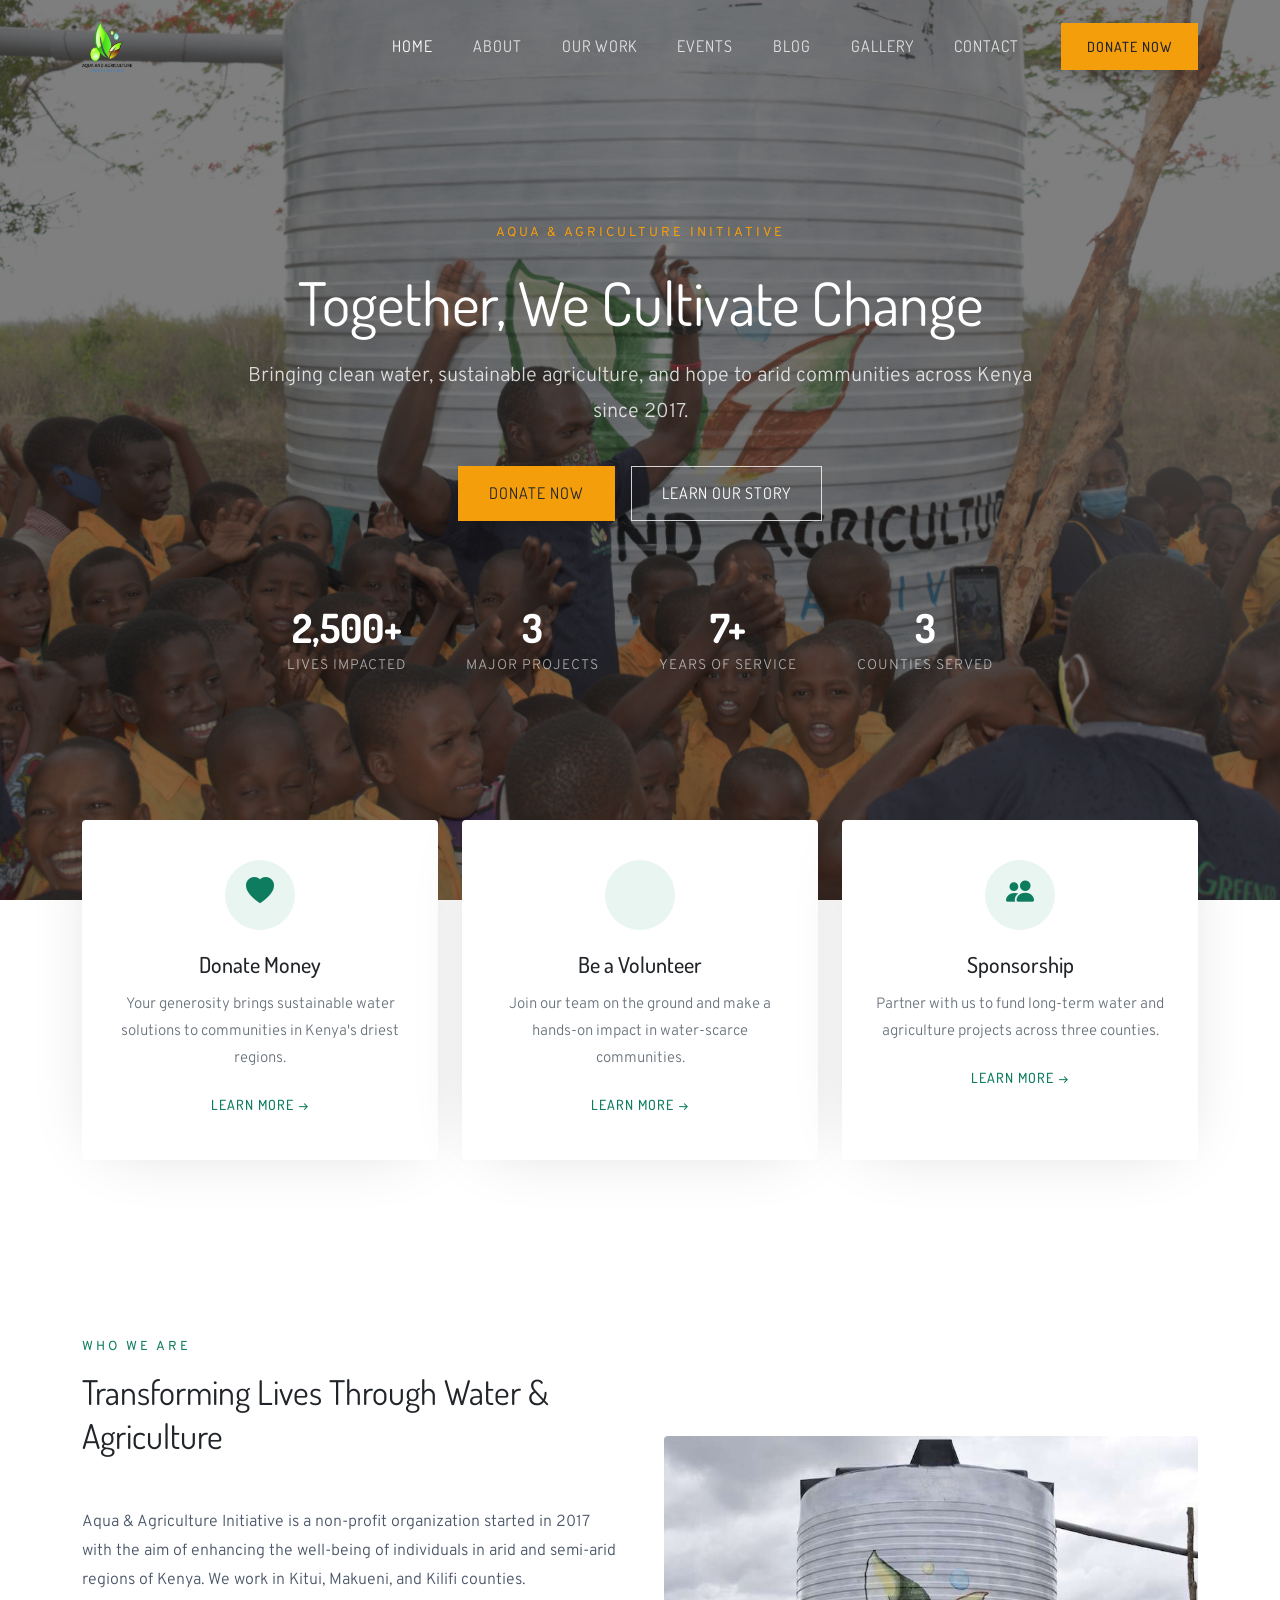
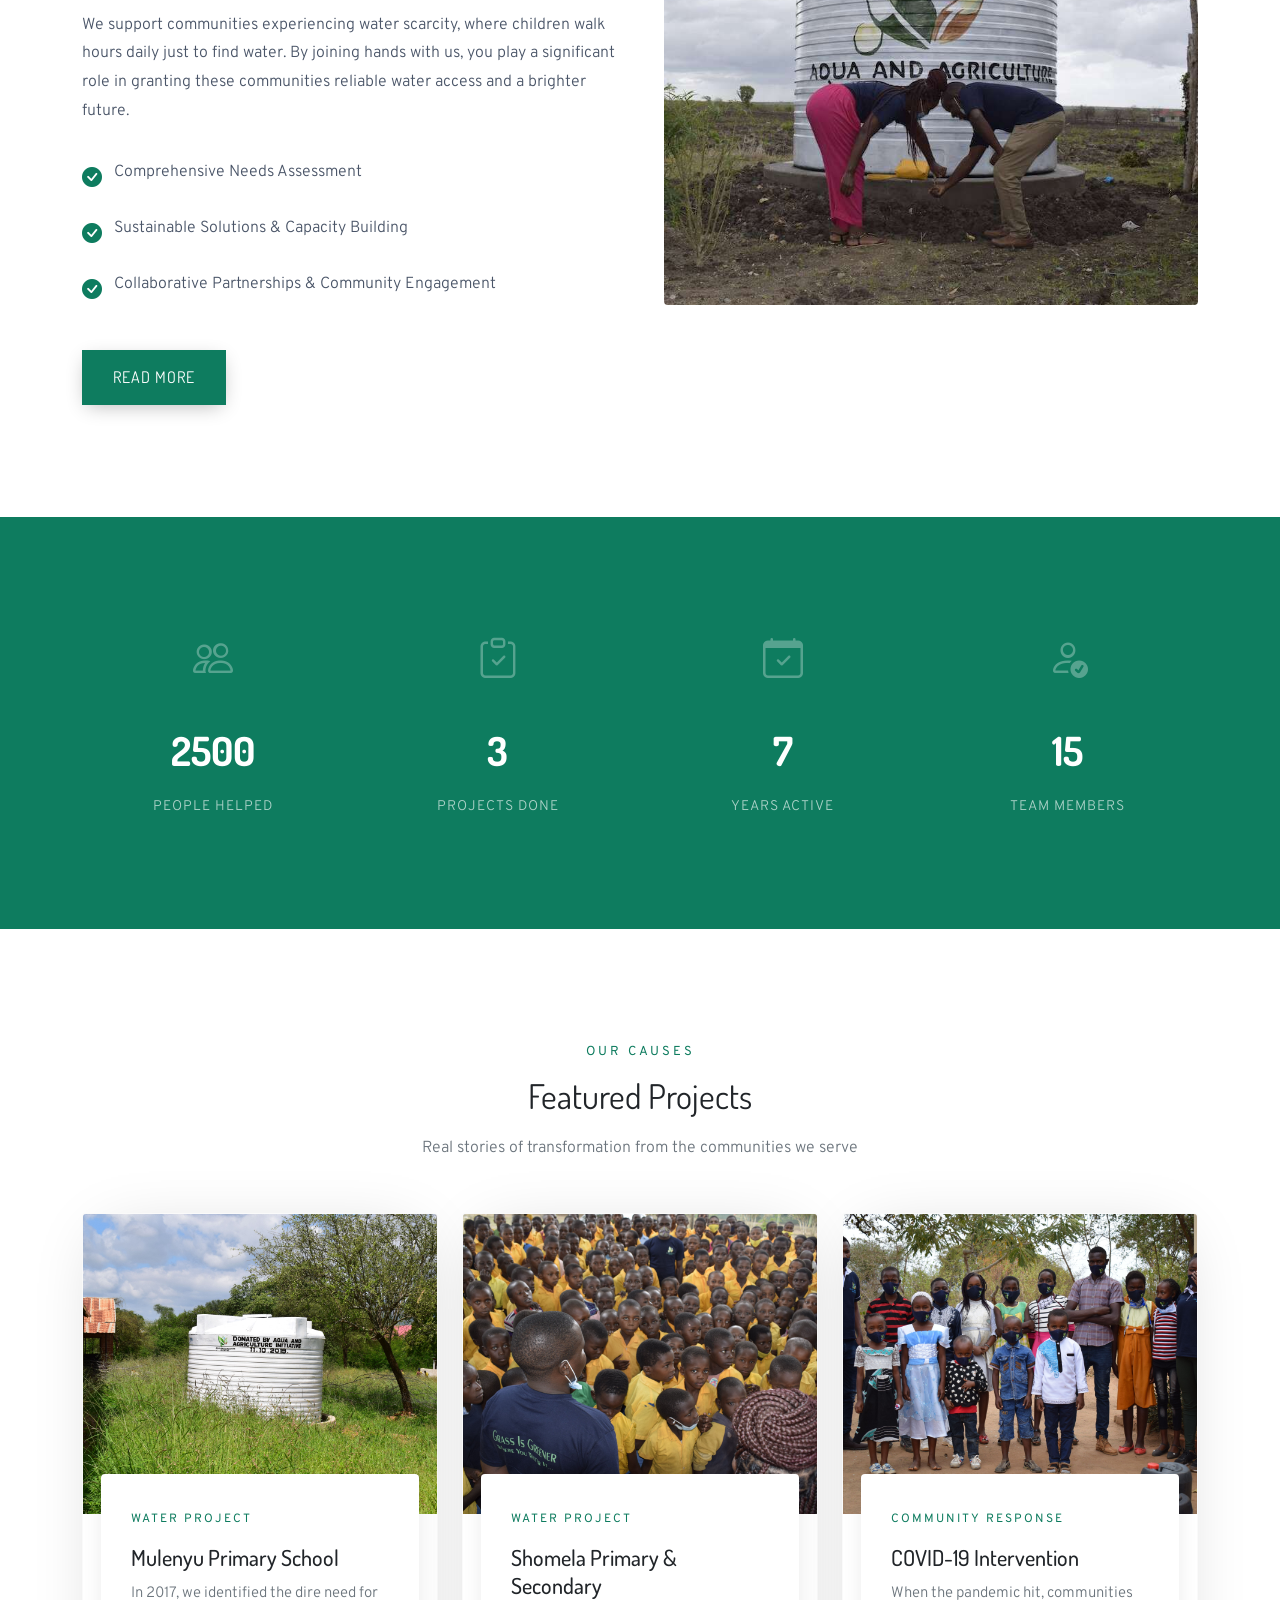
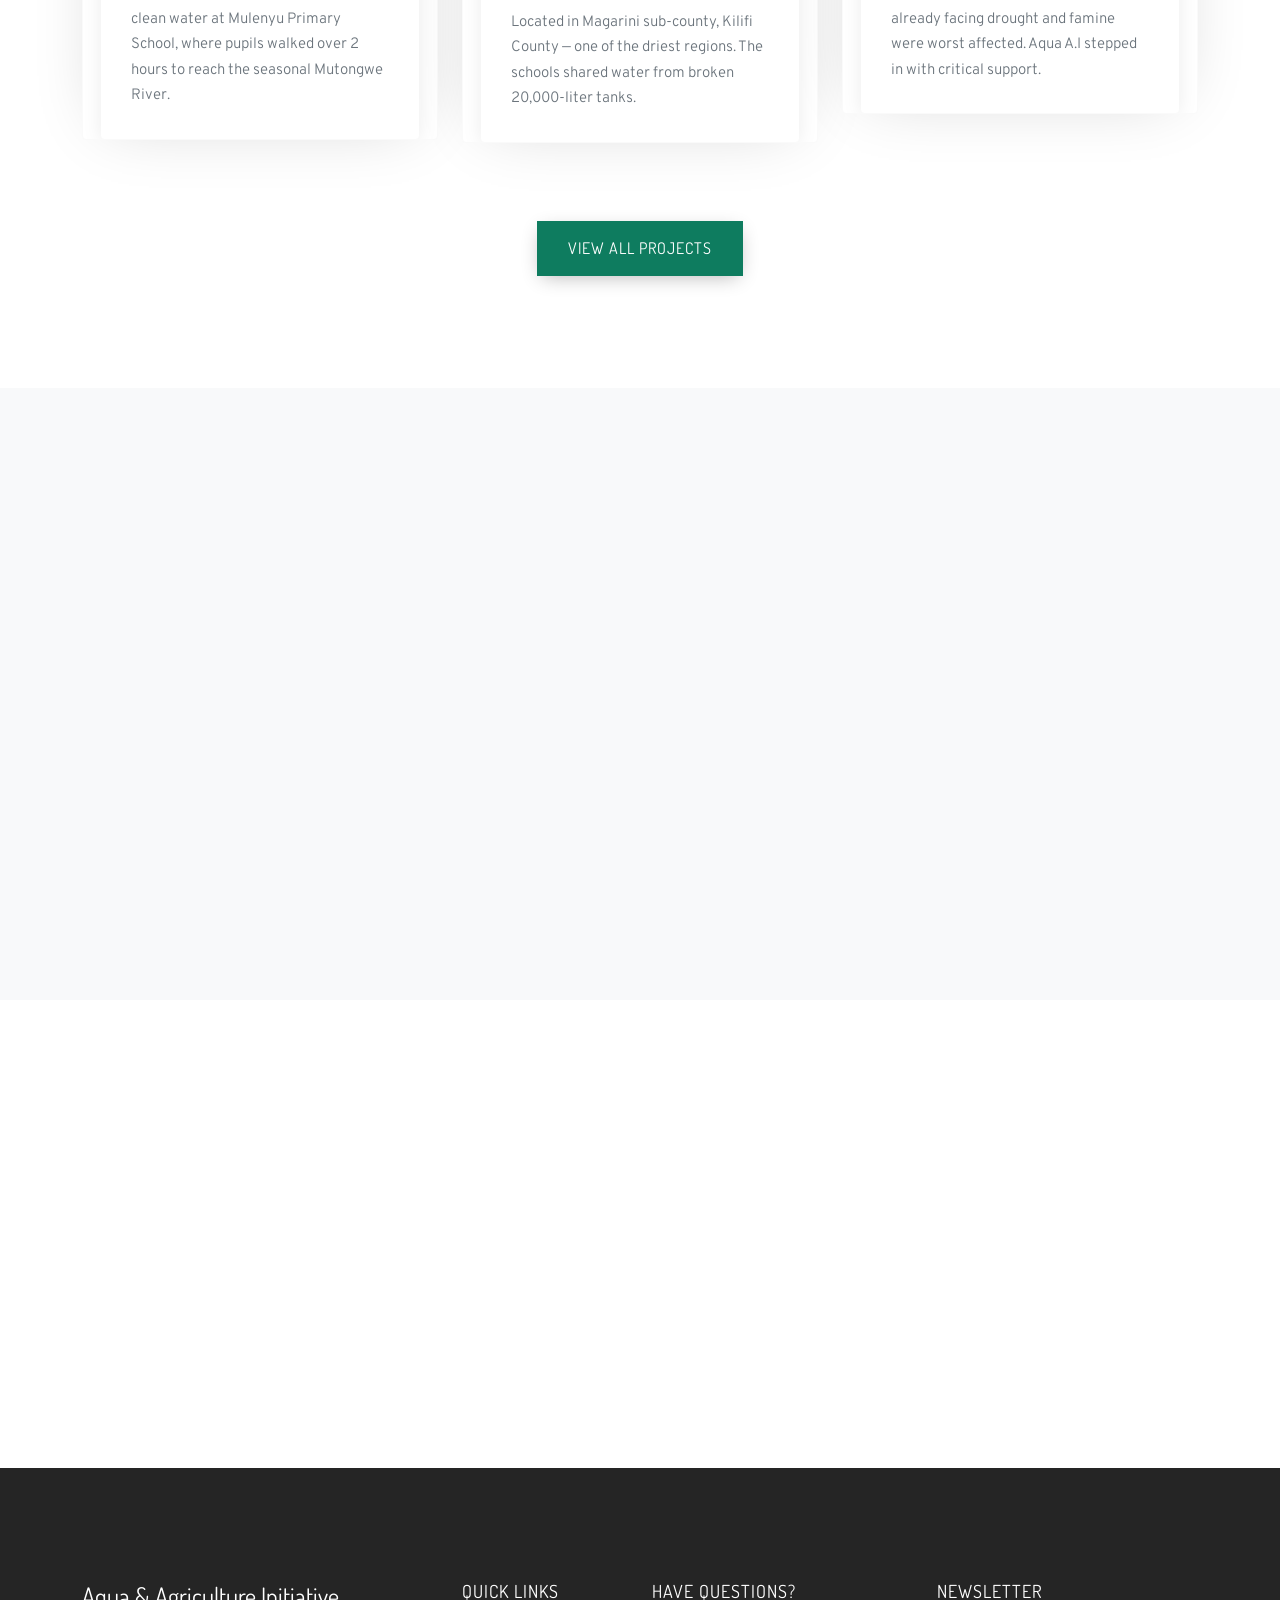
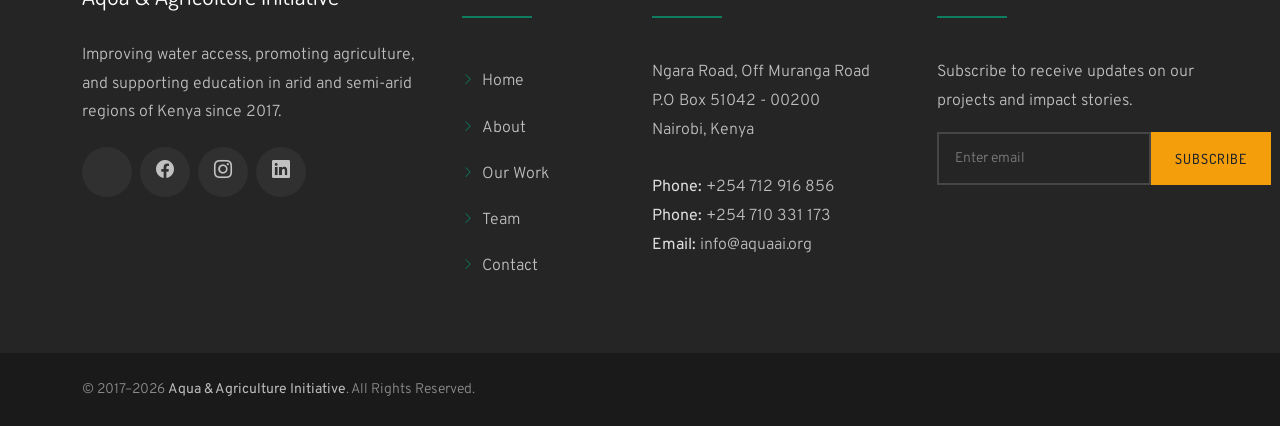
==== index.html @ a1929688 "Initial commit: Aqua & Agriculture Initiative website Complete website redesign with Welfare-inspire" ====
<!DOCTYPE html>
<html lang="en">

<head>
  <meta charset="utf-8">
  <meta content="width=device-width, initial-scale=1.0" name="viewport">

  <title>Aqua & Agriculture Initiative | Clean Water for Arid Communities in Kenya</title>
  <meta name="description" content="Aqua & Agriculture Initiative is a Kenyan NGO improving water access, promoting agriculture, and supporting education in arid and semi-arid regions since 2017.">
  <meta name="keywords" content="NGO Kenya, clean water, agriculture, arid regions, Kitui, Makueni, Kilifi, water scarcity, charity">

  <meta property="og:title" content="Aqua & Agriculture Initiative | Clean Water for Communities">
  <meta property="og:description" content="Since 2017, we've been improving water access and promoting agriculture in Kenya's driest regions.">
  <meta property="og:type" content="website">
  <meta property="og:image" content="assets/img/photo_1.jpg">

  <link href="assets/img/favicon.png" rel="icon">
  <link href="assets/img/apple-touch-icon.png" rel="apple-touch-icon">

  <!-- Google Fonts: Welfare-style -->
  <link href="https://fonts.googleapis.com/css2?family=Dosis:wght@300;400;500;600;700&family=Overpass:wght@300;400;600;700&display=swap" rel="stylesheet">

  <!-- Vendor CSS -->
  <link href="assets/vendor/aos/aos.css" rel="stylesheet">
  <link href="assets/vendor/bootstrap/css/bootstrap.min.css" rel="stylesheet">
  <link href="assets/vendor/bootstrap-icons/bootstrap-icons.css" rel="stylesheet">

  <!-- Main CSS -->
  <link href="assets/css/style.css" rel="stylesheet">
</head>

<body>

  <!-- Header -->
  <header id="header">
    <div class="container d-flex align-items-center">
      <a href="index.html" class="logo me-auto">
        <img src="assets/img/logo_top.png" alt="Aqua & Agriculture Initiative Logo" class="img-fluid">
      </a>

      <nav id="navbar" class="navbar order-last order-lg-0">
        <ul>
          <li><a class="active" href="index.html">Home</a></li>
          <li><a href="about.html">About</a></li>
          <li><a href="projects.html">Our Work</a></li>
          <li><a href="events.html">Events</a></li>
          <li><a href="blog.html">Blog</a></li>
          <li><a href="gallery.html">Gallery</a></li>
          <li><a href="contact.html">Contact</a></li>
        </ul>
        <i class="bi bi-list mobile-nav-toggle" role="button" aria-label="Toggle navigation"></i>
      </nav>

      <a href="action.html" class="get-started-btn">Donate Now</a>
    </div>
  </header>

  <!-- Hero Section -->
  <section id="hero">
    <div class="container">
      <div class="hero-content" data-aos="fade-up" data-aos-delay="100">
        <div class="hero-subheading">Aqua & Agriculture Initiative</div>
        <h1>Together, We Cultivate Change</h1>
        <p>Bringing clean water, sustainable agriculture, and hope to arid communities across Kenya since 2017.</p>
        <div class="hero-cta">
          <a href="action.html" class="btn-primary-custom btn-accent">Donate Now</a>
          <a href="about.html" class="btn-outline-white">Learn Our Story</a>
        </div>
      </div>

      <div class="hero-stats" data-aos="fade-up" data-aos-delay="300">
        <div class="stat-item">
          <h3>2,500+</h3>
          <p>Lives Impacted</p>
        </div>
        <div class="stat-item">
          <h3>3</h3>
          <p>Major Projects</p>
        </div>
        <div class="stat-item">
          <h3>7+</h3>
          <p>Years of Service</p>
        </div>
        <div class="stat-item">
          <h3>3</h3>
          <p>Counties Served</p>
        </div>
      </div>
    </div>
  </section>

  <main id="main">

    <!-- Overlapping Intro Cards -->
    <section class="intro-section">
      <div class="container">
        <div class="row g-4">
          <div class="col-lg-4 col-md-6" data-aos="fade-up" data-aos-delay="100">
            <div class="intro-card">
              <div class="intro-icon">
                <i class="bi bi-heart-fill"></i>
              </div>
              <h3>Donate Money</h3>
              <p>Your generosity brings sustainable water solutions to communities in Kenya's driest regions.</p>
              <a href="action.html" class="intro-link">Learn More &rarr;</a>
            </div>
          </div>
          <div class="col-lg-4 col-md-6" data-aos="fade-up" data-aos-delay="200">
            <div class="intro-card">
              <div class="intro-icon">
                <i class="bi bi-person-raised-hand"></i>
              </div>
              <h3>Be a Volunteer</h3>
              <p>Join our team on the ground and make a hands-on impact in water-scarce communities.</p>
              <a href="action.html" class="intro-link">Learn More &rarr;</a>
            </div>
          </div>
          <div class="col-lg-4 col-md-6" data-aos="fade-up" data-aos-delay="300">
            <div class="intro-card">
              <div class="intro-icon">
                <i class="bi bi-people-fill"></i>
              </div>
              <h3>Sponsorship</h3>
              <p>Partner with us to fund long-term water and agriculture projects across three counties.</p>
              <a href="contact.html" class="intro-link">Learn More &rarr;</a>
            </div>
          </div>
        </div>
      </div>
    </section>

    <!-- About Section -->
    <section id="about" class="about">
      <div class="container" data-aos="fade-up">
        <div class="row align-items-center g-5">
          <div class="col-lg-6 order-1 order-lg-2" data-aos="fade-left" data-aos-delay="100">
            <div class="about-img">
              <img src="assets/img/photo_5.jpg" alt="Community members accessing clean water through Aqua A.I project">
            </div>
          </div>
          <div class="col-lg-6 order-2 order-lg-1 content">
            <div class="section-header text-start">
              <span class="section-label">Who We Are</span>
              <h2>Transforming Lives Through Water & Agriculture</h2>
            </div>
            <p>Aqua & Agriculture Initiative is a non-profit organization started in 2017 with the aim of enhancing the well-being of individuals in arid and semi-arid regions of Kenya. We work in Kitui, Makueni, and Kilifi counties.</p>
            <p>We support communities experiencing water scarcity, where children walk hours daily just to find water. By joining hands with us, you play a significant role in granting these communities reliable water access and a brighter future.</p>
            <ul>
              <li><i class="bi bi-check-circle-fill"></i> Comprehensive Needs Assessment</li>
              <li><i class="bi bi-check-circle-fill"></i> Sustainable Solutions & Capacity Building</li>
              <li><i class="bi bi-check-circle-fill"></i> Collaborative Partnerships & Community Engagement</li>
            </ul>
            <a href="about.html" class="btn-primary-custom mt-2">Read More</a>
          </div>
        </div>
      </div>
    </section>

    <!-- Impact Stats -->
    <section class="counts">
      <div class="container">
        <div class="row g-4">
          <div class="col-lg-3 col-6" data-aos="fade-up" data-aos-delay="100">
            <div class="count-box">
              <i class="bi bi-people"></i>
              <span data-purecounter-start="0" data-purecounter-end="2500" data-purecounter-duration="1" class="purecounter"></span>
              <p>People Helped</p>
            </div>
          </div>
          <div class="col-lg-3 col-6" data-aos="fade-up" data-aos-delay="200">
            <div class="count-box">
              <i class="bi bi-clipboard-check"></i>
              <span data-purecounter-start="0" data-purecounter-end="3" data-purecounter-duration="1" class="purecounter"></span>
              <p>Projects Done</p>
            </div>
          </div>
          <div class="col-lg-3 col-6" data-aos="fade-up" data-aos-delay="300">
            <div class="count-box">
              <i class="bi bi-calendar-check"></i>
              <span data-purecounter-start="0" data-purecounter-end="7" data-purecounter-duration="1" class="purecounter"></span>
              <p>Years Active</p>
            </div>
          </div>
          <div class="col-lg-3 col-6" data-aos="fade-up" data-aos-delay="400">
            <div class="count-box">
              <i class="bi bi-person-check"></i>
              <span data-purecounter-start="0" data-purecounter-end="15" data-purecounter-duration="1" class="purecounter"></span>
              <p>Team Members</p>
            </div>
          </div>
        </div>
      </div>
    </section>

    <!-- Our Causes / Featured Projects -->
    <section class="cause-section">
      <div class="container" data-aos="fade-up">
        <div class="section-header">
          <span class="section-label">Our Causes</span>
          <h2>Featured Projects</h2>
          <p>Real stories of transformation from the communities we serve</p>
        </div>

        <div class="row g-4">
          <div class="col-lg-4 col-md-6" data-aos="fade-up" data-aos-delay="100">
            <div class="cause-entry">
              <div class="cause-img">
                <img src="assets/img/photo_6.jpg" alt="Mulenyu Primary School water project">
              </div>
              <div class="cause-text">
                <span class="cause-tag">Water Project</span>
                <h3><a href="projects.html">Mulenyu Primary School</a></h3>
                <p>In 2017, we identified the dire need for clean water at Mulenyu Primary School, where pupils walked over 2 hours to reach the seasonal Mutongwe River.</p>
              </div>
            </div>
          </div>

          <div class="col-lg-4 col-md-6" data-aos="fade-up" data-aos-delay="200">
            <div class="cause-entry">
              <div class="cause-img">
                <img src="assets/img/photo_7.jpg" alt="Shomela Primary and Secondary Schools">
              </div>
              <div class="cause-text">
                <span class="cause-tag">Water Project</span>
                <h3><a href="projects.html">Shomela Primary & Secondary</a></h3>
                <p>Located in Magarini sub-county, Kilifi County &mdash; one of the driest regions. The schools shared water from broken 20,000-liter tanks.</p>
              </div>
            </div>
          </div>

          <div class="col-lg-4 col-md-6" data-aos="fade-up" data-aos-delay="300">
            <div class="cause-entry">
              <div class="cause-img">
                <img src="assets/img/photo_9.jpg" alt="COVID-19 community intervention">
              </div>
              <div class="cause-text">
                <span class="cause-tag">Community Response</span>
                <h3><a href="projects.html">COVID-19 Intervention</a></h3>
                <p>When the pandemic hit, communities already facing drought and famine were worst affected. Aqua A.I stepped in with critical support.</p>
              </div>
            </div>
          </div>
        </div>

        <div class="text-center mt-5" data-aos="fade-up">
          <a href="projects.html" class="btn-primary-custom">View All Projects</a>
        </div>
      </div>
    </section>

    <!-- Our Objectives -->
    <section id="why-us" class="why-us section-bg">
      <div class="container" data-aos="fade-up">
        <div class="row g-4">
          <div class="col-lg-4 d-flex align-items-stretch" data-aos="fade-right" data-aos-delay="100">
            <div class="content">
              <h3>What Drives Us</h3>
              <p>Since 2017, we have focused on improving the well-being of people in arid and semi-arid areas. These regions suffer successive water shortages, forcing residents and school children to walk for hours searching for water.</p>
              <a href="about.html" class="more-btn">Learn More <i class="bi bi-chevron-right"></i></a>
            </div>
          </div>
          <div class="col-lg-8 d-flex align-items-stretch">
            <div class="icon-boxes d-flex flex-column justify-content-center w-100">
              <div class="row g-4">
                <div class="col-xl-4 d-flex align-items-stretch" data-aos="fade-up" data-aos-delay="100">
                  <div class="icon-box">
                    <i class="bi bi-droplet-fill"></i>
                    <h4>Clean Water</h4>
                    <p>Improve access to clean and sustainable water sources for daily needs and agriculture.</p>
                  </div>
                </div>
                <div class="col-xl-4 d-flex align-items-stretch" data-aos="fade-up" data-aos-delay="200">
                  <div class="icon-box">
                    <i class="bi bi-flower1"></i>
                    <h4>Smart Agriculture</h4>
                    <p>Promote climate-smart practices that enhance food security and farming resilience.</p>
                  </div>
                </div>
                <div class="col-xl-4 d-flex align-items-stretch" data-aos="fade-up" data-aos-delay="300">
                  <div class="icon-box">
                    <i class="bi bi-tree-fill"></i>
                    <h4>Conservation</h4>
                    <p>Protect ecosystems, promote afforestation, and combat desertification in ASAL regions.</p>
                  </div>
                </div>
              </div>
            </div>
          </div>
        </div>
      </div>
    </section>

    <!-- CTA Banner -->
    <section class="cta-banner" data-aos="fade-up">
      <div class="container">
        <h2>Every Drop of Water Changes a Life</h2>
        <p>Your support helps us bring clean water to schools, empower farmers, and build resilient communities across Kenya.</p>
        <div class="d-flex justify-content-center gap-3 flex-wrap">
          <a href="action.html" class="btn-primary-custom">Donate Now</a>
          <a href="action.html" class="btn-outline-white">Become a Volunteer</a>
        </div>
      </div>
    </section>

  </main>

  <!-- Footer -->
  <footer id="footer">
    <div class="footer-top">
      <div class="container">
        <div class="row g-4">
          <div class="col-lg-4 col-md-6">
            <h3>Aqua & Agriculture Initiative</h3>
            <p>Improving water access, promoting agriculture, and supporting education in arid and semi-arid regions of Kenya since 2017.</p>
            <div class="social-links">
              <a href="#" aria-label="Twitter"><i class="bi bi-twitter-x"></i></a>
              <a href="#" aria-label="Facebook"><i class="bi bi-facebook"></i></a>
              <a href="#" aria-label="Instagram"><i class="bi bi-instagram"></i></a>
              <a href="#" aria-label="LinkedIn"><i class="bi bi-linkedin"></i></a>
            </div>
          </div>

          <div class="col-lg-2 col-md-6 footer-links">
            <h4>Quick Links</h4>
            <ul>
              <li><a href="index.html"><i class="bi bi-chevron-right"></i> Home</a></li>
              <li><a href="about.html"><i class="bi bi-chevron-right"></i> About</a></li>
              <li><a href="projects.html"><i class="bi bi-chevron-right"></i> Our Work</a></li>
              <li><a href="team.html"><i class="bi bi-chevron-right"></i> Team</a></li>
              <li><a href="contact.html"><i class="bi bi-chevron-right"></i> Contact</a></li>
            </ul>
          </div>

          <div class="col-lg-3 col-md-6 footer-contact">
            <h4>Have Questions?</h4>
            <p>
              Ngara Road, Off Muranga Road<br>
              P.O Box 51042 - 00200<br>
              Nairobi, Kenya<br><br>
              <strong>Phone:</strong> +254 712 916 856<br>
              <strong>Phone:</strong> +254 710 331 173<br>
              <strong>Email:</strong> info@aquaai.org
            </p>
          </div>

          <div class="col-lg-3 col-md-6 footer-newsletter">
            <h4>Newsletter</h4>
            <p>Subscribe to receive updates on our projects and impact stories.</p>
            <form action="#" method="post">
              <input type="email" name="email" placeholder="Enter email" required>
              <input type="submit" value="Subscribe">
            </form>
          </div>
        </div>
      </div>
    </div>

    <div class="footer-bottom">
      <div class="container d-md-flex align-items-center justify-content-between">
        <div class="copyright">
          &copy; 2017&ndash;2026 <strong>Aqua & Agriculture Initiative</strong>. All Rights Reserved.
        </div>
      </div>
    </div>
  </footer>

  <div id="preloader"></div>
  <a href="#" class="back-to-top d-flex align-items-center justify-content-center" aria-label="Back to top">
    <i class="bi bi-arrow-up-short"></i>
  </a>

  <script src="assets/vendor/purecounter/purecounter_vanilla.js"></script>
  <script src="assets/vendor/aos/aos.js"></script>
  <script src="assets/vendor/bootstrap/js/bootstrap.bundle.min.js"></script>
  <script src="assets/js/main.js"></script>
</body>

</html>
---- assets/css/style.css ----
/*--------------------------------------------------------------
  Aqua & Agriculture Initiative — Welfare-Inspired Design
  Organizational Colors: Emerald #0e7c5f + Amber #f59e0b
--------------------------------------------------------------*/

/* ===== CSS Custom Properties ===== */
:root {
  --primary: #0e7c5f;
  --primary-dark: #095e48;
  --primary-light: #e8f5f0;
  --primary-rgb: 14, 124, 95;
  --accent: #f59e0b;
  --accent-dark: #d97706;
  --accent-light: #fef3c7;
  --text-dark: #212529;
  --text-body: #4a5568;
  --text-muted: #6c757d;
  --bg-white: #ffffff;
  --bg-light: #f8f9fa;
  --bg-dark: #252525;
  --border: #e9ecef;
  --shadow-card: 0px 3px 66px -24px rgba(0, 0, 0, 0.2);
  --transition: .3s all ease;
}

/* ===== Reset & Base ===== */
*,
*::before,
*::after {
  box-sizing: border-box;
}

html {
  scroll-behavior: smooth;
}

body {
  font-family: "Overpass", Arial, sans-serif;
  color: var(--text-body);
  font-weight: 300;
  font-size: 16px;
  line-height: 1.8;
  overflow-x: hidden;
}

a {
  color: var(--primary);
  text-decoration: none;
  transition: var(--transition);
}

a:hover {
  color: var(--primary-dark);
  text-decoration: none;
}

h1, h2, h3, h4, h5, h6 {
  font-family: "Dosis", Arial, sans-serif;
  color: var(--text-dark);
  font-weight: 500;
  line-height: 1.3;
}

img {
  max-width: 100%;
  height: auto;
  vertical-align: middle;
}

p {
  font-weight: 300;
}

section {
  padding: 7em 0;
  position: relative;
  z-index: 0;
  overflow: hidden;
}

@media (max-width: 768px) {
  section {
    padding: 5em 0;
  }
}

/* ===== Preloader ===== */
#preloader {
  position: fixed;
  inset: 0;
  z-index: 9999;
  background: #fff;
}

#preloader:before {
  content: "";
  position: fixed;
  top: calc(50% - 24px);
  left: calc(50% - 24px);
  width: 48px;
  height: 48px;
  border: 4px solid var(--border);
  border-top-color: var(--primary);
  border-radius: 50%;
  animation: spin 0.8s linear infinite;
}

@keyframes spin {
  to { transform: rotate(360deg); }
}

/* ===== Back to Top ===== */
.back-to-top {
  position: fixed;
  visibility: hidden;
  opacity: 0;
  right: 20px;
  bottom: 20px;
  z-index: 996;
  background: var(--primary);
  width: 44px;
  height: 44px;
  border-radius: 0;
  transition: all 0.4s;
  color: #fff;
  display: flex;
  align-items: center;
  justify-content: center;
}

.back-to-top i {
  font-size: 24px;
  color: #fff;
  line-height: 0;
}

.back-to-top:hover {
  background: var(--primary-dark);
  color: #fff;
}

.back-to-top.active {
  visibility: visible;
  opacity: 1;
}

/* ===== Buttons ===== */
.btn-primary-custom {
  display: inline-block;
  background: var(--primary);
  color: #fff;
  border: 1px solid var(--primary);
  padding: 12px 30px;
  border-radius: 0;
  font-size: 16px;
  font-weight: 400;
  font-family: "Dosis", Arial, sans-serif;
  letter-spacing: 1px;
  text-transform: uppercase;
  transition: var(--transition);
  cursor: pointer;
  box-shadow: 0 5px 20px -5px rgba(0, 0, 0, 0.3);
}

.btn-primary-custom:hover {
  background: transparent;
  color: var(--primary);
  border-color: var(--primary);
}

.btn-accent {
  background: var(--accent);
  border-color: var(--accent);
  color: var(--text-dark);
}

.btn-accent:hover {
  background: transparent;
  color: var(--accent);
  border-color: var(--accent);
}

.btn-outline-white {
  display: inline-block;
  background: none;
  border: 1px solid rgba(255, 255, 255, 0.8);
  color: #fff;
  padding: 12px 30px;
  border-radius: 0;
  font-size: 16px;
  font-weight: 400;
  font-family: "Dosis", Arial, sans-serif;
  letter-spacing: 1px;
  text-transform: uppercase;
  transition: var(--transition);
  cursor: pointer;
}

.btn-outline-white:hover {
  background: #fff;
  color: var(--primary);
  border-color: #fff;
}

.btn-white {
  display: inline-block;
  background: #fff;
  border: 1px solid #fff;
  color: var(--text-dark);
  padding: 12px 30px;
  border-radius: 0;
  font-size: 16px;
  font-weight: 400;
  font-family: "Dosis", Arial, sans-serif;
  letter-spacing: 1px;
  text-transform: uppercase;
  transition: var(--transition);
  cursor: pointer;
}

.btn-white:hover {
  background: var(--text-dark);
  color: #fff;
  border-color: var(--text-dark);
}

/* ===== Section Headers ===== */
.section-header {
  text-align: center;
  margin-bottom: 50px;
}

.section-header .section-label {
  display: block;
  font-size: 13px;
  font-weight: 400;
  letter-spacing: 3px;
  text-transform: uppercase;
  color: var(--primary);
  margin-bottom: 10px;
  font-family: "Overpass", Arial, sans-serif;
}

.section-header h2 {
  font-size: 34px;
  font-weight: 400;
  margin-bottom: 16px;
  color: var(--text-dark);
  font-family: "Dosis", Arial, sans-serif;
}

.section-header p {
  font-size: 16px;
  color: var(--text-muted);
  max-width: 600px;
  margin: 0 auto;
  font-weight: 300;
}

/* ===== Header / Navbar ===== */
#header {
  position: absolute;
  top: 10px;
  left: 0;
  right: 0;
  z-index: 997;
  padding: 0.5rem 0;
  transition: var(--transition);
  background: transparent;
}

#header.scrolled {
  position: fixed;
  top: 0;
  background: #fff;
  box-shadow: 0 0 10px 0 rgba(0, 0, 0, 0.1);
  padding: 0.5rem 0;
}

#header .logo {
  margin: 0;
  padding: 0;
}

#header .logo img {
  max-height: 50px;
  transition: var(--transition);
}

/* Header CTA */
.get-started-btn {
  margin-left: 22px;
  background: var(--accent);
  color: var(--text-dark);
  border: 1px solid var(--accent);
  border-radius: 0;
  padding: 10px 25px;
  white-space: nowrap;
  transition: var(--transition);
  font-size: 14px;
  font-weight: 500;
  font-family: "Dosis", Arial, sans-serif;
  text-transform: uppercase;
  letter-spacing: 1px;
  display: inline-block;
  box-shadow: 0 5px 20px -5px rgba(0, 0, 0, 0.3);
}

.get-started-btn:hover {
  background: transparent;
  color: var(--accent);
  border-color: var(--accent);
}

#header.scrolled .get-started-btn {
  color: var(--text-dark);
}

@media (max-width: 768px) {
  .get-started-btn {
    margin: 0 15px 0 0;
    padding: 8px 18px;
    font-size: 12px;
  }
}

/* ===== Navigation ===== */
.navbar {
  padding: 0;
}

.navbar ul {
  margin: 0;
  padding: 0;
  display: flex;
  list-style: none;
  align-items: center;
}

.navbar li {
  position: relative;
}

.navbar a,
.navbar a:focus {
  display: flex;
  align-items: center;
  padding: 0.9rem 20px;
  font-family: "Dosis", Arial, sans-serif;
  font-size: 16px;
  font-weight: 400;
  color: rgba(255, 255, 255, 0.8);
  white-space: nowrap;
  transition: var(--transition);
  text-transform: uppercase;
  letter-spacing: 1px;
}

.navbar a:hover,
.navbar .active,
.navbar .active:focus,
.navbar li:hover > a {
  color: #fff;
}

#header.scrolled .navbar a,
#header.scrolled .navbar a:focus {
  color: var(--text-dark);
}

#header.scrolled .navbar a:hover,
#header.scrolled .navbar .active,
#header.scrolled .navbar .active:focus,
#header.scrolled .navbar li:hover > a {
  color: var(--primary);
}

/* Mobile Navigation */
.mobile-nav-toggle {
  color: #fff;
  font-size: 28px;
  cursor: pointer;
  display: none;
  line-height: 0;
  transition: 0.3s;
}

#header.scrolled .mobile-nav-toggle {
  color: var(--text-dark);
}

.mobile-nav-toggle.bi-x {
  color: #fff;
}

@media (max-width: 991px) {
  .mobile-nav-toggle {
    display: block;
  }
  .navbar ul {
    display: none;
  }
}

.navbar-mobile {
  position: fixed;
  overflow: hidden;
  inset: 0;
  background: rgba(0, 0, 0, 0.9);
  transition: 0.3s;
  z-index: 999;
}

.navbar-mobile .mobile-nav-toggle {
  position: absolute;
  top: 18px;
  right: 18px;
}

.navbar-mobile ul {
  display: block;
  position: absolute;
  top: 60px;
  right: 16px;
  bottom: 16px;
  left: 16px;
  padding: 16px 0;
  border-radius: 4px;
  background-color: #fff;
  overflow-y: auto;
}

.navbar-mobile a,
.navbar-mobile a:focus {
  padding: 12px 24px;
  font-size: 15px;
  color: var(--text-dark);
}

.navbar-mobile a:hover,
.navbar-mobile .active,
.navbar-mobile li:hover > a {
  color: var(--primary);
}

.navbar-mobile .dropdown ul {
  position: static;
  display: none;
  margin: 10px 20px;
  padding: 10px 0;
  opacity: 1;
  visibility: visible;
  background: #fff;
  box-shadow: var(--shadow-card);
}

.navbar-mobile .dropdown > .dropdown-active {
  display: block;
}

/* ===== Hero Section ===== */
#hero {
  width: 100%;
  min-height: 100vh;
  background: url("../img/photo_1.jpg") center/cover no-repeat;
  position: relative;
  display: flex;
  align-items: center;
}

#hero::before {
  content: "";
  position: absolute;
  inset: 0;
  background: rgba(0, 0, 0, 0.5);
}

#hero .container {
  position: relative;
  z-index: 2;
}

#hero .hero-content {
  text-align: center;
  max-width: 800px;
  margin: 0 auto;
}

#hero .hero-subheading {
  font-size: 13px;
  letter-spacing: 3px;
  text-transform: uppercase;
  color: var(--accent);
  font-weight: 400;
  margin-bottom: 20px;
  font-family: "Overpass", Arial, sans-serif;
}

#hero h1 {
  color: #fff;
  font-size: 60px;
  font-weight: 400;
  line-height: 1.2;
  margin-bottom: 20px;
  font-family: "Dosis", Arial, sans-serif;
}

#hero p {
  color: rgba(255, 255, 255, 0.8);
  font-size: 20px;
  font-weight: 300;
  line-height: 1.8;
  margin-bottom: 36px;
}

#hero .hero-cta {
  display: flex;
  gap: 16px;
  justify-content: center;
  flex-wrap: wrap;
}

#hero .hero-stats {
  display: flex;
  gap: 60px;
  justify-content: center;
  margin-top: 80px;
  flex-wrap: wrap;
}

#hero .hero-stats .stat-item {
  text-align: center;
}

#hero .hero-stats .stat-item h3 {
  color: #fff;
  font-size: 40px;
  font-weight: 700;
  margin-bottom: 0;
  font-family: "Dosis", Arial, sans-serif;
}

#hero .hero-stats .stat-item p {
  color: rgba(255, 255, 255, 0.6);
  font-size: 14px;
  margin: 0;
  letter-spacing: 1px;
  text-transform: uppercase;
}

@media (max-width: 768px) {
  #hero h1 {
    font-size: 40px;
  }
  #hero p {
    font-size: 16px;
  }
  #hero .hero-stats {
    gap: 30px;
    margin-top: 50px;
  }
  #hero .hero-stats .stat-item h3 {
    font-size: 30px;
  }
}

@media screen and (max-width: 768px) {
  [data-aos-delay] {
    transition-delay: 0 !important;
  }
}

/* ===== Intro / Overlap Cards ===== */
.intro-section {
  margin-top: -80px;
  position: relative;
  z-index: 3;
  padding: 0 0 4em 0;
}

.intro-card {
  background: #fff;
  padding: 40px 30px;
  text-align: center;
  box-shadow: var(--shadow-card);
  border-radius: 4px;
  transition: var(--transition);
  height: 100%;
}

.intro-card:hover {
  transform: translateY(-5px);
  box-shadow: 0px 6px 80px -20px rgba(0, 0, 0, 0.25);
}

.intro-card .intro-icon {
  width: 70px;
  height: 70px;
  background: var(--primary-light);
  border-radius: 50%;
  display: flex;
  align-items: center;
  justify-content: center;
  margin: 0 auto 20px;
  transition: var(--transition);
}

.intro-card:hover .intro-icon {
  background: var(--primary);
}

.intro-card .intro-icon i {
  font-size: 28px;
  color: var(--primary);
  transition: var(--transition);
}

.intro-card:hover .intro-icon i {
  color: #fff;
}

.intro-card h3 {
  font-size: 22px;
  font-weight: 500;
  margin-bottom: 12px;
}

.intro-card p {
  font-size: 15px;
  color: var(--text-muted);
  margin-bottom: 20px;
}

.intro-card .intro-link {
  color: var(--primary);
  font-weight: 500;
  font-size: 14px;
  text-transform: uppercase;
  letter-spacing: 1px;
  font-family: "Dosis", Arial, sans-serif;
}

.intro-card .intro-link:hover {
  color: var(--primary-dark);
}

/* ===== About Section ===== */
.about .about-img {
  overflow: hidden;
  border-radius: 4px;
}

.about .about-img img {
  width: 100%;
  height: 100%;
  object-fit: cover;
  transition: transform 0.6s ease;
}

.about .about-img:hover img {
  transform: scale(1.03);
}

.about .content h3 {
  font-weight: 500;
  font-size: 34px;
  margin-bottom: 20px;
  font-family: "Dosis", Arial, sans-serif;
}

.about .content p {
  font-size: 16px;
  line-height: 1.8;
  font-weight: 300;
}

.about .content ul {
  list-style: none;
  padding: 0;
  margin: 24px 0;
}

.about .content ul li {
  display: flex;
  align-items: flex-start;
  gap: 12px;
  padding: 8px 0;
  font-size: 16px;
  font-weight: 300;
}

.about .content ul li i {
  color: var(--primary);
  font-size: 20px;
  flex-shrink: 0;
  margin-top: 4px;
}

/* ===== Impact / Counts Section ===== */
.counts {
  padding: 5em 0;
  background: var(--primary);
  position: relative;
}

.counts .container {
  position: relative;
  z-index: 2;
}

.counts .count-box {
  text-align: center;
  padding: 30px 20px;
}

.counts .count-box i {
  font-size: 40px;
  color: rgba(255, 255, 255, 0.3);
  margin-bottom: 15px;
  display: block;
}

.counts .count-box .purecounter,
.counts .count-box span {
  font-size: 40px;
  font-weight: 700;
  color: #fff;
  display: block;
  font-family: "Dosis", Arial, sans-serif;
}

.counts .count-box p {
  margin: 8px 0 0;
  font-size: 14px;
  font-weight: 300;
  color: rgba(255, 255, 255, 0.65);
  text-transform: uppercase;
  letter-spacing: 1px;
}

/* ===== Why Us / Objectives ===== */
.why-us .content {
  padding: 40px;
  background: var(--primary);
  border-radius: 4px;
  color: #fff;
  height: 100%;
  display: flex;
  flex-direction: column;
  justify-content: center;
}

.why-us .content h3 {
  font-weight: 500;
  font-size: 34px;
  margin-bottom: 20px;
  color: #fff;
  font-family: "Dosis", Arial, sans-serif;
}

.why-us .content p {
  margin-bottom: 24px;
  color: rgba(255, 255, 255, 0.8);
  font-size: 16px;
  font-weight: 300;
  line-height: 1.8;
}

.why-us .content .more-btn {
  display: inline-block;
  background: rgba(255, 255, 255, 0.15);
  padding: 10px 28px;
  color: #fff;
  border-radius: 0;
  transition: var(--transition);
  font-weight: 400;
  font-size: 14px;
  text-transform: uppercase;
  letter-spacing: 1px;
  font-family: "Dosis", Arial, sans-serif;
  border: 1px solid rgba(255, 255, 255, 0.3);
  align-self: flex-start;
}

.why-us .content .more-btn:hover {
  background: #fff;
  color: var(--primary);
  border-color: #fff;
}

.why-us .icon-boxes .icon-box {
  text-align: center;
  background: #fff;
  padding: 40px 28px;
  border-radius: 4px;
  border: 1px solid var(--border);
  transition: var(--transition);
  height: 100%;
  box-shadow: var(--shadow-card);
}

.why-us .icon-boxes .icon-box:hover {
  transform: translateY(-5px);
  box-shadow: 0px 6px 80px -20px rgba(0, 0, 0, 0.25);
}

.why-us .icon-boxes .icon-box i {
  font-size: 32px;
  padding: 18px;
  color: var(--primary);
  margin-bottom: 20px;
  background: var(--primary-light);
  border-radius: 50%;
  display: inline-flex;
  align-items: center;
  justify-content: center;
  width: 68px;
  height: 68px;
}

.why-us .icon-boxes .icon-box h4 {
  font-size: 20px;
  font-weight: 500;
  margin: 0 0 16px 0;
}

.why-us .icon-boxes .icon-box p {
  font-size: 15px;
  color: var(--text-muted);
  line-height: 1.7;
  margin: 0;
  font-weight: 300;
}

/* ===== Cause / Project Cards ===== */
.cause-section .cause-entry {
  background: #fff;
  border: 1px solid #fafafa;
  box-shadow: var(--shadow-card);
  border-radius: 4px;
  overflow: hidden;
  margin-bottom: 30px;
  transition: var(--transition);
}

.cause-section .cause-entry:hover {
  transform: translateY(-5px);
}

.cause-section .cause-entry .cause-img {
  height: 300px;
  overflow: hidden;
}

.cause-section .cause-entry .cause-img img {
  width: 100%;
  height: 100%;
  object-fit: cover;
  transition: transform 0.5s ease;
}

.cause-section .cause-entry:hover .cause-img img {
  transform: scale(1.08);
}

.cause-section .cause-entry .cause-text {
  width: 90%;
  margin: -40px auto 0;
  background: #fff;
  padding: 30px;
  position: relative;
  z-index: 1;
  border-radius: 4px;
  box-shadow: 0 2px 20px rgba(0, 0, 0, 0.08);
}

.cause-section .cause-entry .cause-text .cause-tag {
  display: inline-block;
  font-size: 12px;
  font-weight: 400;
  letter-spacing: 2px;
  text-transform: uppercase;
  color: var(--primary);
  margin-bottom: 12px;
  font-family: "Overpass", Arial, sans-serif;
}

.cause-section .cause-entry .cause-text h3 {
  font-size: 22px;
  font-weight: 500;
  margin-bottom: 10px;
}

.cause-section .cause-entry .cause-text h3 a {
  color: var(--text-dark);
}

.cause-section .cause-entry .cause-text h3 a:hover {
  color: var(--primary);
}

.cause-section .cause-entry .cause-text p {
  font-size: 15px;
  color: var(--text-muted);
  font-weight: 300;
  line-height: 1.7;
  margin-bottom: 0;
}

/* ===== Action Cards (Take Action page) ===== */
.action .action-item,
.action-page .action-card {
  background: #fff;
  border: 1px solid #fafafa;
  box-shadow: var(--shadow-card);
  border-radius: 4px;
  overflow: hidden;
  transition: var(--transition);
  height: 100%;
  display: flex;
  flex-direction: column;
}

.action .action-item:hover,
.action-page .action-card:hover {
  transform: translateY(-5px);
  box-shadow: 0px 6px 80px -20px rgba(0, 0, 0, 0.25);
}

.action .action-item img,
.action-page .action-card img {
  width: 100%;
  height: 250px;
  object-fit: cover;
  transition: transform 0.5s ease;
}

.action .action-item:hover img,
.action-page .action-card:hover img {
  transform: scale(1.08);
}

.action .action-item .img-wrap,
.action-page .action-card .card-img-wrapper {
  overflow: hidden;
  position: relative;
}

.action .action-content,
.action-page .action-card .card-body {
  padding: 28px;
  flex: 1;
  display: flex;
  flex-direction: column;
}

.action .action-content h4 {
  font-size: 12px;
  font-weight: 400;
  letter-spacing: 2px;
  text-transform: uppercase;
  color: var(--primary);
  margin-bottom: 12px;
  font-family: "Overpass", Arial, sans-serif;
}

.action .action-content h3 {
  font-weight: 500;
  font-size: 22px;
  margin-bottom: 12px;
}

.action .action-content h3 a {
  color: var(--text-dark);
}

.action .action-content h3 a:hover {
  color: var(--primary);
}

.action .action-content p {
  font-size: 15px;
  color: var(--text-muted);
  line-height: 1.7;
  font-weight: 300;
  flex: 1;
}

.action-page .action-card .card-img-wrapper .card-icon {
  position: absolute;
  bottom: -24px;
  right: 24px;
  width: 56px;
  height: 56px;
  background: var(--accent);
  border-radius: 50%;
  display: flex;
  align-items: center;
  justify-content: center;
  z-index: 2;
  box-shadow: 0 4px 15px rgba(0, 0, 0, 0.15);
}

.action-page .action-card .card-icon i {
  font-size: 22px;
  color: var(--text-dark);
}

.action-page .action-card h3 {
  font-size: 22px;
  font-weight: 500;
  margin-bottom: 12px;
}

.action-page .action-card p {
  color: var(--text-muted);
  font-size: 15px;
  line-height: 1.7;
  font-weight: 300;
  flex: 1;
}

.action-page .action-card .card-link {
  display: inline-block;
  color: var(--primary);
  font-weight: 400;
  font-size: 14px;
  text-transform: uppercase;
  letter-spacing: 1px;
  font-family: "Dosis", Arial, sans-serif;
  transition: var(--transition);
  margin-top: 16px;
}

.action-page .action-card .card-link:hover {
  color: var(--primary-dark);
}

/* ===== CTA / Volunteer Banner ===== */
.cta-banner {
  padding: 8em 0;
  position: relative;
  background: url("../img/photo_5.jpg") center/cover no-repeat;
  text-align: center;
}

.cta-banner::before {
  content: "";
  position: absolute;
  inset: 0;
  background: var(--primary);
  opacity: 0.9;
}

.cta-banner .container {
  position: relative;
  z-index: 2;
}

.cta-banner h2 {
  color: #fff;
  font-size: 34px;
  font-weight: 400;
  margin-bottom: 16px;
  font-family: "Dosis", Arial, sans-serif;
}

.cta-banner p {
  color: rgba(255, 255, 255, 0.8);
  font-size: 18px;
  max-width: 600px;
  margin: 0 auto 32px;
  font-weight: 300;
}

.cta-banner .btn-primary-custom {
  background: var(--accent);
  border-color: var(--accent);
  color: var(--text-dark);
}

.cta-banner .btn-primary-custom:hover {
  background: transparent;
  color: #fff;
  border-color: #fff;
}

.cta-banner .btn-outline-white:hover {
  color: var(--primary);
}

/* ===== Team Section ===== */
.team .member {
  text-align: center;
  background: #fff;
  border-radius: 4px;
  box-shadow: var(--shadow-card);
  overflow: hidden;
  transition: var(--transition);
  margin-bottom: 24px;
}

.team .member:hover {
  transform: translateY(-5px);
  box-shadow: 0px 6px 80px -20px rgba(0, 0, 0, 0.25);
}

.team .member .member-img {
  overflow: hidden;
  height: 320px;
}

.team .member img {
  width: 100%;
  height: 320px;
  object-fit: cover;
  object-position: top;
  transition: transform 0.5s ease;
}

.team .member:hover img {
  transform: scale(1.05);
}

.team .member .member-content {
  padding: 28px 24px 32px;
}

.team .member h4 {
  font-weight: 500;
  margin-bottom: 4px;
  font-size: 20px;
}

.team .member span {
  font-size: 14px;
  color: var(--primary);
  font-weight: 400;
  display: block;
  margin-bottom: 12px;
  text-transform: uppercase;
  letter-spacing: 1px;
  font-family: "Overpass", Arial, sans-serif;
}

.team .member p {
  font-size: 15px;
  color: var(--text-muted);
  line-height: 1.7;
  font-weight: 300;
}

.team .member .social {
  margin-top: 16px;
  display: flex;
  justify-content: center;
  gap: 8px;
}

.team .member .social a {
  width: 40px;
  height: 40px;
  border-radius: 50%;
  display: inline-flex;
  align-items: center;
  justify-content: center;
  background: var(--bg-light);
  color: var(--text-muted);
  transition: var(--transition);
}

.team .member .social a:hover {
  background: var(--primary);
  color: #fff;
}

.team .member .social i {
  font-size: 16px;
}

/* ===== Events / Project Detail Cards ===== */
.events .card {
  border: 1px solid #f2f2f2;
  border-radius: 4px;
  overflow: hidden;
  margin-bottom: 30px;
  transition: var(--transition);
  box-shadow: var(--shadow-card);
  background: #fff;
}

.events .card:hover {
  transform: translateY(-5px);
  box-shadow: 0px 6px 80px -20px rgba(0, 0, 0, 0.25);
}

.events .card-img {
  overflow: hidden;
  height: 300px;
}

.events .card-img img {
  width: 100%;
  height: 300px;
  object-fit: cover;
  transition: transform 0.5s ease;
}

.events .card:hover .card-img img {
  transform: scale(1.08);
}

.events .card-body {
  width: 90%;
  margin: -40px auto 30px;
  background: #fff;
  padding: 30px;
  position: relative;
  z-index: 1;
  border-radius: 4px;
  box-shadow: 0 2px 20px rgba(0, 0, 0, 0.08);
}

.events .card-title {
  font-weight: 500;
  font-size: 20px;
  margin-bottom: 8px;
  text-align: left;
}

.events .card-title a {
  color: var(--text-dark);
  transition: var(--transition);
}

.events .card-title a:hover {
  color: var(--primary);
}

.events .card-text {
  color: var(--text-muted);
  font-size: 15px;
  line-height: 1.7;
  font-weight: 300;
}

.events .fst-italic {
  color: var(--primary);
  font-weight: 400;
  font-size: 13px;
  letter-spacing: 1px;
  text-transform: uppercase;
  text-align: left !important;
  margin-bottom: 12px;
}

/* ===== Breadcrumbs / Page Header ===== */
.breadcrumbs {
  margin-top: 0;
  padding-top: 200px;
  padding-bottom: 80px;
  color: #fff;
  text-align: center;
  position: relative;
  background: url("../img/photo_1.jpg") center/cover no-repeat;
}

.breadcrumbs::before {
  content: "";
  position: absolute;
  inset: 0;
  background: rgba(0, 0, 0, 0.5);
}

.breadcrumbs .container {
  position: relative;
  z-index: 2;
}

.breadcrumbs h2 {
  font-size: 60px;
  font-weight: 400;
  color: #fff;
  margin-bottom: 12px;
  font-family: "Dosis", Arial, sans-serif;
}

.breadcrumbs p {
  font-size: 18px;
  color: rgba(255, 255, 255, 0.8);
  margin-bottom: 0;
  max-width: 600px;
  margin-left: auto;
  margin-right: auto;
  font-weight: 300;
}

@media (max-width: 768px) {
  .breadcrumbs {
    padding-top: 140px;
    padding-bottom: 50px;
  }
  .breadcrumbs h2 {
    font-size: 36px;
  }
}

/* ===== Contact Section ===== */
.contact {
  padding-top: 5em;
}

.contact .info {
  background: #fff;
  padding: 32px;
  border-radius: 4px;
  box-shadow: var(--shadow-card);
}

.contact .info-item {
  display: flex;
  align-items: flex-start;
  gap: 16px;
  padding: 20px 0;
}

.contact .info-item:not(:last-child) {
  border-bottom: 1px solid var(--border);
}

.contact .info-item i {
  font-size: 20px;
  color: var(--primary);
  width: 48px;
  height: 48px;
  background: var(--primary-light);
  display: flex;
  align-items: center;
  justify-content: center;
  border-radius: 50%;
  flex-shrink: 0;
  transition: var(--transition);
}

.contact .info-item:hover i {
  background: var(--primary);
  color: #fff;
}

.contact .info-item h4 {
  font-size: 18px;
  font-weight: 500;
  margin-bottom: 4px;
}

.contact .info-item p {
  margin: 0;
  font-size: 15px;
  color: var(--text-muted);
  font-weight: 300;
}

.contact .contact-form {
  background: #fff;
  padding: 32px;
  border-radius: 4px;
  box-shadow: var(--shadow-card);
}

.contact .contact-form .form-control {
  border: 2px solid var(--border);
  border-radius: 0;
  padding: 14px 16px;
  font-size: 16px;
  font-weight: 300;
  height: auto;
  transition: var(--transition);
  font-family: "Overpass", Arial, sans-serif;
}

.contact .contact-form .form-control:focus {
  border-color: var(--primary);
  box-shadow: none;
}

.contact .contact-form textarea.form-control {
  min-height: 160px;
}

.contact .contact-form button[type=submit] {
  background: var(--primary);
  border: 1px solid var(--primary);
  padding: 14px 40px;
  color: #fff;
  border-radius: 0;
  font-size: 16px;
  font-weight: 400;
  font-family: "Dosis", Arial, sans-serif;
  text-transform: uppercase;
  letter-spacing: 1px;
  transition: var(--transition);
  cursor: pointer;
  box-shadow: 0 5px 20px -5px rgba(0, 0, 0, 0.3);
  display: inline-flex;
  align-items: center;
  gap: 8px;
}

.contact .contact-form button[type=submit]:hover {
  background: transparent;
  color: var(--primary);
}

.contact .php-email-form .loading {
  display: none;
  text-align: center;
  padding: 15px;
}

.contact .php-email-form .loading:before {
  content: "";
  display: inline-block;
  border-radius: 50%;
  width: 24px;
  height: 24px;
  margin: 0 10px -6px 0;
  border: 3px solid var(--primary);
  border-top-color: #eee;
  animation: spin 1s linear infinite;
}

.contact .php-email-form .error-message {
  display: none;
  color: #fff;
  background: #dc3545;
  text-align: left;
  padding: 15px;
  font-weight: 600;
}

.contact .php-email-form .sent-message {
  display: none;
  color: #fff;
  background: var(--primary);
  text-align: center;
  padding: 15px;
  font-weight: 600;
}

/* Map */
.contact-map iframe {
  width: 100%;
  height: 360px;
  border: none;
  border-radius: 4px;
}

/* ===== Vision/Mission/Purpose Cards ===== */
.vmp-card {
  background: #fff;
  border-radius: 4px;
  padding: 40px 28px;
  text-align: center;
  box-shadow: var(--shadow-card);
  transition: var(--transition);
  height: 100%;
}

.vmp-card:hover {
  transform: translateY(-5px);
  box-shadow: 0px 6px 80px -20px rgba(0, 0, 0, 0.25);
}

.vmp-card .vmp-icon {
  width: 70px;
  height: 70px;
  background: var(--primary-light);
  border-radius: 50%;
  display: flex;
  align-items: center;
  justify-content: center;
  margin: 0 auto 20px;
}

.vmp-card .vmp-icon i {
  font-size: 28px;
  color: var(--primary);
}

.vmp-card h4 {
  font-size: 22px;
  font-weight: 500;
  margin-bottom: 12px;
}

.vmp-card p {
  font-size: 15px;
  color: var(--text-muted);
  line-height: 1.7;
  margin: 0;
  font-weight: 300;
}

/* ===== Core Values ===== */
.core-values .value-item {
  text-align: center;
  padding: 36px 24px;
  background: #fff;
  border-radius: 4px;
  box-shadow: var(--shadow-card);
  transition: var(--transition);
  height: 100%;
}

.core-values .value-item:hover {
  transform: translateY(-5px);
  box-shadow: 0px 6px 80px -20px rgba(0, 0, 0, 0.25);
}

.core-values .value-item i {
  font-size: 36px;
  color: var(--primary);
  margin-bottom: 16px;
  display: block;
}

.core-values .value-item h4 {
  font-size: 20px;
  font-weight: 500;
  margin-bottom: 8px;
}

.core-values .value-item p {
  font-size: 15px;
  color: var(--text-muted);
  margin: 0;
  font-weight: 300;
}

/* ===== Footer ===== */
#footer {
  font-size: 16px;
}

#footer .footer-top {
  background: var(--bg-dark);
  padding: 7em 0 4em;
}

#footer .footer-top h3 {
  color: #fff;
  font-size: 24px;
  font-weight: 400;
  margin-bottom: 30px;
  font-family: "Dosis", Arial, sans-serif;
}

#footer .footer-top h4 {
  color: #fff;
  font-size: 18px;
  font-weight: 400;
  text-transform: uppercase;
  letter-spacing: 1px;
  margin-bottom: 40px;
  position: relative;
  padding-bottom: 15px;
  font-family: "Dosis", Arial, sans-serif;
}

#footer .footer-top h4::after {
  content: "";
  position: absolute;
  bottom: 0;
  left: 0;
  width: 70px;
  height: 2px;
  background: var(--primary);
}

#footer .footer-top p {
  color: rgba(255, 255, 255, 0.7);
  font-weight: 300;
  line-height: 1.8;
}

#footer .footer-top .footer-contact p strong {
  color: rgba(255, 255, 255, 0.85);
}

#footer .footer-top .footer-links ul {
  list-style: none;
  padding: 0;
  margin: 0;
}

#footer .footer-top .footer-links ul li {
  padding: 8px 0;
}

#footer .footer-top .footer-links ul a {
  color: rgba(255, 255, 255, 0.7);
  transition: var(--transition);
  display: inline-flex;
  align-items: center;
  gap: 8px;
  font-weight: 300;
}

#footer .footer-top .footer-links ul a i {
  color: var(--primary);
  font-size: 12px;
}

#footer .footer-top .footer-links ul a:hover {
  color: #fff;
}

#footer .social-links {
  display: flex;
  gap: 8px;
  margin-top: 20px;
}

#footer .social-links a {
  width: 50px;
  height: 50px;
  display: inline-flex;
  align-items: center;
  justify-content: center;
  background: rgba(255, 255, 255, 0.05);
  color: rgba(255, 255, 255, 0.7);
  border-radius: 50%;
  transition: var(--transition);
  font-size: 18px;
}

#footer .social-links a:hover {
  background: var(--primary);
  color: #fff;
}

#footer .footer-newsletter form {
  margin-top: 16px;
  display: flex;
}

#footer .footer-newsletter form input[type=email] {
  border: 2px solid rgba(255, 255, 255, 0.15);
  padding: 12px 16px;
  flex: 1;
  background: transparent;
  color: #fff;
  font-size: 14px;
  font-weight: 300;
  border-radius: 0;
  font-family: "Overpass", Arial, sans-serif;
}

#footer .footer-newsletter form input[type=email]::placeholder {
  color: rgba(255, 255, 255, 0.4);
}

#footer .footer-newsletter form input[type=email]:focus {
  outline: none;
  border-color: rgba(255, 255, 255, 0.5);
}

#footer .footer-newsletter form input[type=submit] {
  border: 0;
  background: var(--accent);
  color: var(--text-dark);
  padding: 12px 24px;
  font-size: 14px;
  font-weight: 500;
  cursor: pointer;
  transition: var(--transition);
  text-transform: uppercase;
  letter-spacing: 1px;
  font-family: "Dosis", Arial, sans-serif;
  border-radius: 0;
}

#footer .footer-newsletter form input[type=submit]:hover {
  background: var(--accent-dark);
}

#footer .footer-bottom {
  background: #1a1a1a;
  padding: 24px 0;
}

#footer .copyright {
  color: rgba(255, 255, 255, 0.5);
  font-size: 14px;
  font-weight: 300;
}

#footer .copyright strong {
  color: rgba(255, 255, 255, 0.7);
  font-weight: 400;
}

/* ===== Section Backgrounds ===== */
.section-bg {
  background-color: var(--bg-light);
}

/* ===== Blog Section ===== */
.blog-section {
  padding: 7em 0;
}

.blog-entry {
  background: #fff;
  border-radius: 4px;
  box-shadow: var(--shadow-card);
  overflow: hidden;
  transition: var(--transition);
  height: 100%;
  display: flex;
  flex-direction: column;
}

.blog-entry:hover {
  transform: translateY(-5px);
  box-shadow: 0px 6px 80px -20px rgba(0, 0, 0, 0.25);
}

.blog-entry .blog-img {
  height: 220px;
  overflow: hidden;
}

.blog-entry .blog-img img {
  width: 100%;
  height: 100%;
  object-fit: cover;
  transition: transform 0.5s ease;
}

.blog-entry:hover .blog-img img {
  transform: scale(1.08);
}

.blog-entry .blog-text {
  padding: 28px;
  flex: 1;
  display: flex;
  flex-direction: column;
}

.blog-entry .blog-meta {
  display: flex;
  gap: 16px;
  margin-bottom: 12px;
}

.blog-entry .blog-meta span {
  font-size: 13px;
  color: var(--text-muted);
  font-weight: 300;
  display: inline-flex;
  align-items: center;
  gap: 6px;
}

.blog-entry .blog-meta span i {
  color: var(--primary);
  font-size: 14px;
}

.blog-entry h3 {
  font-size: 20px;
  font-weight: 500;
  margin-bottom: 10px;
  line-height: 1.4;
}

.blog-entry h3 a {
  color: var(--text-dark);
}

.blog-entry h3 a:hover {
  color: var(--primary);
}

.blog-entry p {
  font-size: 15px;
  color: var(--text-muted);
  line-height: 1.7;
  font-weight: 300;
  flex: 1;
}

.blog-entry .read-more {
  display: inline-flex;
  align-items: center;
  gap: 6px;
  color: var(--primary);
  font-weight: 400;
  font-size: 14px;
  text-transform: uppercase;
  letter-spacing: 1px;
  font-family: "Dosis", Arial, sans-serif;
  margin-top: auto;
}

.blog-entry .read-more:hover {
  color: var(--primary-dark);
}

/* Blog Sidebar */
.blog-sidebar {
  position: sticky;
  top: 100px;
}

.sidebar-widget {
  background: #fff;
  border-radius: 4px;
  box-shadow: var(--shadow-card);
  padding: 28px;
  margin-bottom: 24px;
}

.sidebar-widget h4 {
  font-size: 18px;
  font-weight: 500;
  margin-bottom: 20px;
  padding-bottom: 12px;
  border-bottom: 2px solid var(--primary);
  display: inline-block;
}

.sidebar-widget p {
  font-size: 15px;
  color: var(--text-muted);
  line-height: 1.7;
  font-weight: 300;
}

.sidebar-widget .social-links {
  display: flex;
  gap: 8px;
  margin-top: 16px;
}

.sidebar-widget .social-links a {
  width: 40px;
  height: 40px;
  display: inline-flex;
  align-items: center;
  justify-content: center;
  background: var(--bg-light);
  color: var(--text-muted);
  border-radius: 50%;
  transition: var(--transition);
  font-size: 16px;
}

.sidebar-widget .social-links a:hover {
  background: var(--primary);
  color: #fff;
}

.sidebar-links {
  list-style: none;
  padding: 0;
  margin: 0;
}

.sidebar-links li {
  padding: 8px 0;
  border-bottom: 1px solid var(--border);
}

.sidebar-links li:last-child {
  border-bottom: none;
}

.sidebar-links li a {
  display: flex;
  justify-content: space-between;
  color: var(--text-body);
  font-weight: 300;
  font-size: 15px;
}

.sidebar-links li a:hover {
  color: var(--primary);
}

.sidebar-links li a span {
  color: var(--text-muted);
  font-size: 13px;
}

.sidebar-contact {
  list-style: none;
  padding: 0;
  margin: 0;
}

.sidebar-contact li {
  display: flex;
  align-items: flex-start;
  gap: 10px;
  padding: 8px 0;
  font-size: 15px;
  color: var(--text-muted);
  font-weight: 300;
}

.sidebar-contact li i {
  color: var(--primary);
  font-size: 16px;
  flex-shrink: 0;
  margin-top: 4px;
}

/* ===== Gallery Section ===== */
.gallery-section {
  padding: 7em 0;
}

.gallery-filters {
  display: flex;
  justify-content: center;
  gap: 8px;
  margin-bottom: 40px;
  flex-wrap: wrap;
}

.filter-btn {
  background: transparent;
  border: 1px solid var(--border);
  padding: 10px 24px;
  font-family: "Dosis", Arial, sans-serif;
  font-size: 14px;
  font-weight: 400;
  text-transform: uppercase;
  letter-spacing: 1px;
  color: var(--text-body);
  cursor: pointer;
  transition: var(--transition);
  border-radius: 0;
}

.filter-btn:hover,
.filter-btn.active {
  background: var(--primary);
  border-color: var(--primary);
  color: #fff;
}

.gallery-card {
  position: relative;
  overflow: hidden;
  border-radius: 4px;
  cursor: pointer;
}

.gallery-card img {
  width: 100%;
  height: 280px;
  object-fit: cover;
  transition: transform 0.5s ease;
}

.gallery-card:hover img {
  transform: scale(1.08);
}

.gallery-overlay {
  position: absolute;
  inset: 0;
  background: rgba(14, 124, 95, 0.85);
  display: flex;
  flex-direction: column;
  align-items: center;
  justify-content: center;
  opacity: 0;
  transition: var(--transition);
}

.gallery-card:hover .gallery-overlay {
  opacity: 1;
}

.gallery-info {
  text-align: center;
  transform: translateY(10px);
  transition: transform 0.3s ease;
}

.gallery-card:hover .gallery-info {
  transform: translateY(0);
}

.gallery-info h4 {
  color: #fff;
  font-size: 20px;
  font-weight: 500;
  margin-bottom: 4px;
}

.gallery-info p {
  color: rgba(255, 255, 255, 0.8);
  font-size: 14px;
  font-weight: 300;
  margin-bottom: 16px;
}

.gallery-lightbox {
  width: 44px;
  height: 44px;
  display: inline-flex;
  align-items: center;
  justify-content: center;
  background: rgba(255, 255, 255, 0.2);
  color: #fff;
  border-radius: 50%;
  font-size: 18px;
  transition: var(--transition);
}

.gallery-lightbox:hover {
  background: #fff;
  color: var(--primary);
}

.gallery-item {
  transition: opacity 0.4s ease, transform 0.4s ease;
}

.gallery-item.hidden {
  display: none;
}

/* Gallery Lightbox Modal */
.gallery-modal {
  display: none;
  position: fixed;
  inset: 0;
  z-index: 9999;
  background: rgba(0, 0, 0, 0.9);
  align-items: center;
  justify-content: center;
  padding: 20px;
}

.gallery-modal.active {
  display: flex;
}

.gallery-modal-close {
  position: absolute;
  top: 20px;
  right: 30px;
  color: #fff;
  font-size: 40px;
  cursor: pointer;
  transition: var(--transition);
  z-index: 10000;
  line-height: 1;
}

.gallery-modal-close:hover {
  color: var(--accent);
}

.gallery-modal-img {
  max-width: 90%;
  max-height: 90vh;
  object-fit: contain;
  border-radius: 4px;
}

/* ===== Events Section ===== */
.events-section {
  padding: 7em 0;
}

.event-card {
  background: #fff;
  border-radius: 4px;
  box-shadow: var(--shadow-card);
  overflow: hidden;
  transition: var(--transition);
  height: 100%;
  display: flex;
  flex-direction: column;
}

.event-card:hover {
  transform: translateY(-5px);
  box-shadow: 0px 6px 80px -20px rgba(0, 0, 0, 0.25);
}

.event-card .event-img {
  position: relative;
  height: 220px;
  overflow: hidden;
}

.event-card .event-img img {
  width: 100%;
  height: 100%;
  object-fit: cover;
  transition: transform 0.5s ease;
}

.event-card:hover .event-img img {
  transform: scale(1.08);
}

.event-card .event-date {
  position: absolute;
  top: 16px;
  left: 16px;
  background: var(--primary);
  color: #fff;
  padding: 10px 14px;
  text-align: center;
  min-width: 60px;
  border-radius: 4px;
  z-index: 2;
}

.event-card .event-date .day {
  display: block;
  font-size: 24px;
  font-weight: 700;
  line-height: 1;
  font-family: "Dosis", Arial, sans-serif;
}

.event-card .event-date .month {
  display: block;
  font-size: 12px;
  text-transform: uppercase;
  letter-spacing: 1px;
  font-weight: 400;
  margin-top: 2px;
}

.event-card .event-content {
  padding: 28px;
  flex: 1;
  display: flex;
  flex-direction: column;
}

.event-card .event-meta {
  display: flex;
  gap: 16px;
  margin-bottom: 12px;
  flex-wrap: wrap;
}

.event-card .event-meta span {
  font-size: 13px;
  color: var(--text-muted);
  font-weight: 300;
  display: inline-flex;
  align-items: center;
  gap: 6px;
}

.event-card .event-meta span i {
  color: var(--primary);
  font-size: 14px;
}

.event-card h3 {
  font-size: 20px;
  font-weight: 500;
  margin-bottom: 10px;
}

.event-card h3 a {
  color: var(--text-dark);
}

.event-card h3 a:hover {
  color: var(--primary);
}

.event-card p {
  font-size: 15px;
  color: var(--text-muted);
  line-height: 1.7;
  font-weight: 300;
  flex: 1;
}

.event-card.past {
  opacity: 0.85;
}

.event-card.past .event-date {
  background: var(--text-muted);
}

.btn-primary-custom.btn-sm {
  padding: 8px 20px;
  font-size: 13px;
  margin-top: auto;
  align-self: flex-start;
}

/* ===== Button Outline Custom ===== */
.btn-outline-custom {
  display: inline-block;
  background: transparent;
  color: var(--primary);
  border: 1px solid var(--primary);
  padding: 12px 30px;
  border-radius: 0;
  font-size: 16px;
  font-weight: 400;
  font-family: "Dosis", Arial, sans-serif;
  letter-spacing: 1px;
  text-transform: uppercase;
  transition: var(--transition);
  cursor: pointer;
}

.btn-outline-custom:hover {
  background: var(--primary);
  color: #fff;
}

.cta-banner .btn-outline-custom {
  color: #fff;
  border-color: rgba(255, 255, 255, 0.8);
}

.cta-banner .btn-outline-custom:hover {
  background: #fff;
  color: var(--primary);
  border-color: #fff;
}

/* ===== Responsive ===== */
@media (max-width: 576px) {
  .section-header h2 {
    font-size: 28px;
  }
}
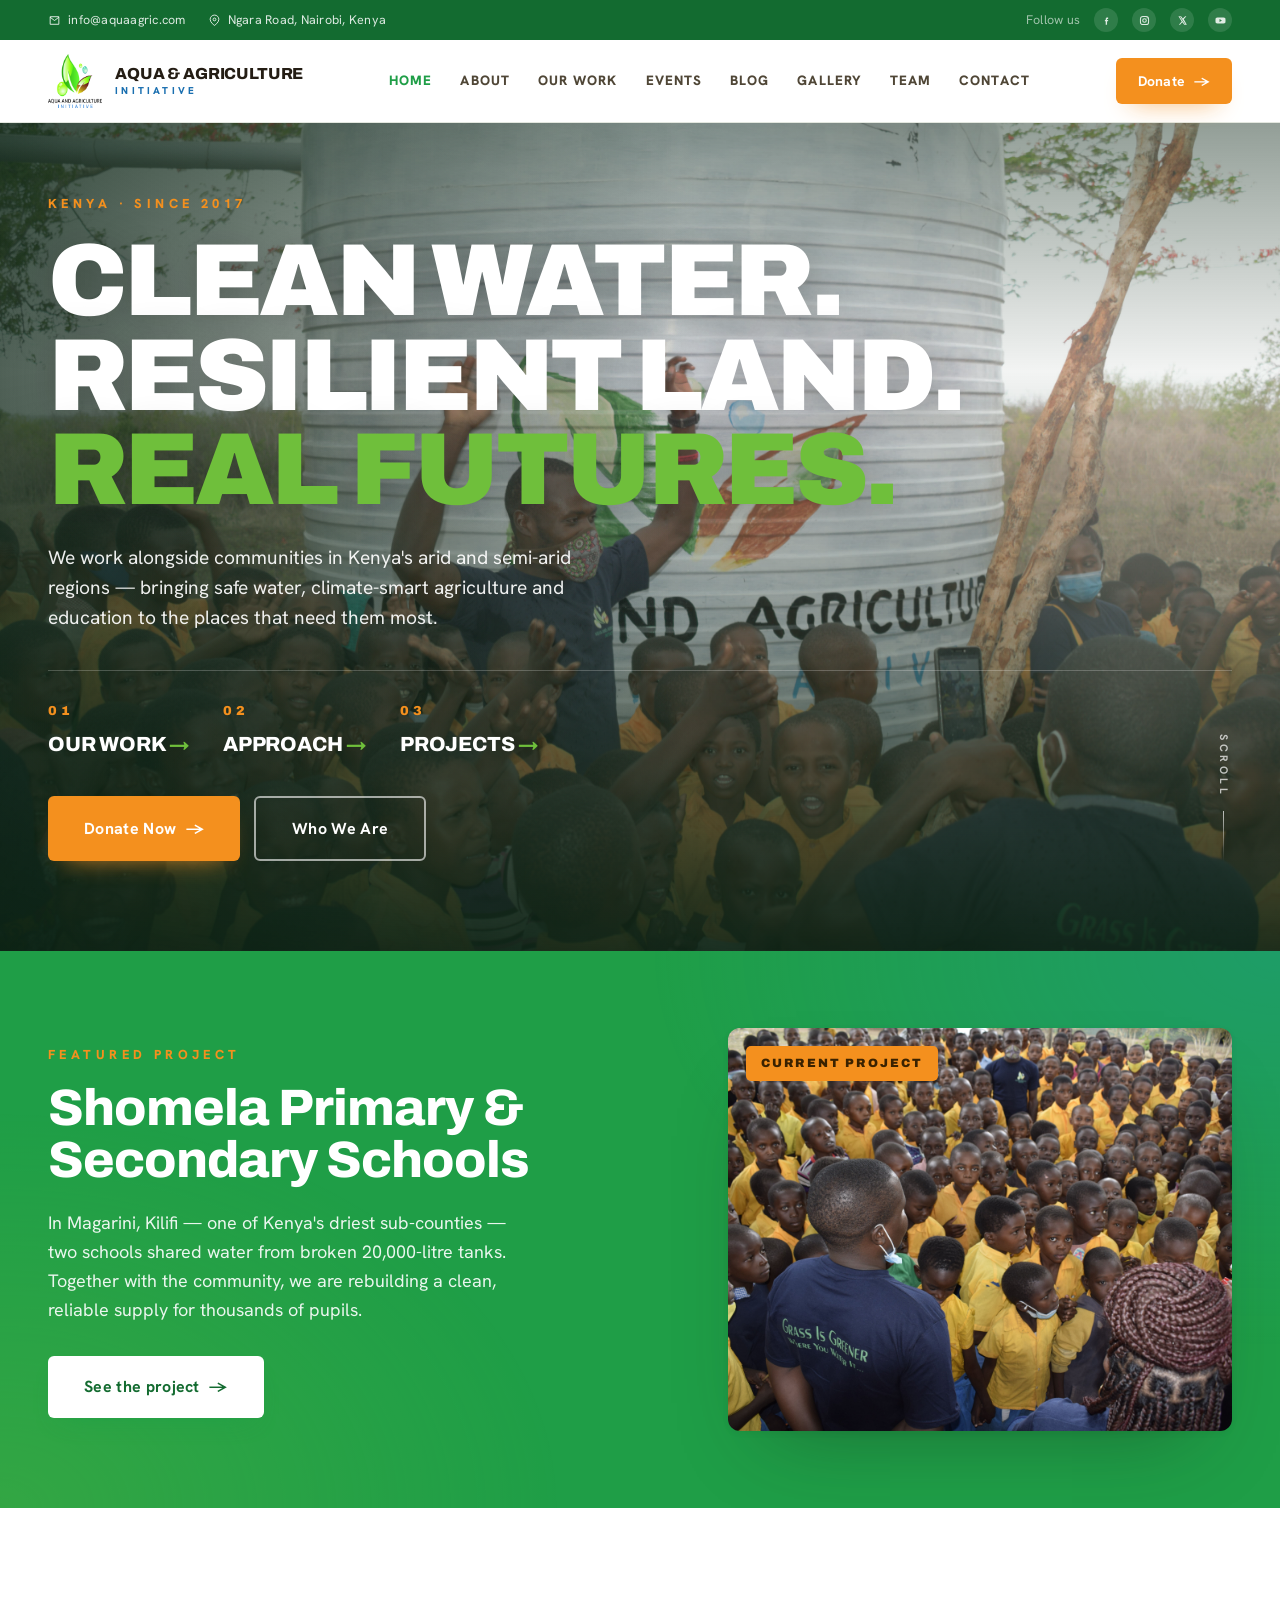
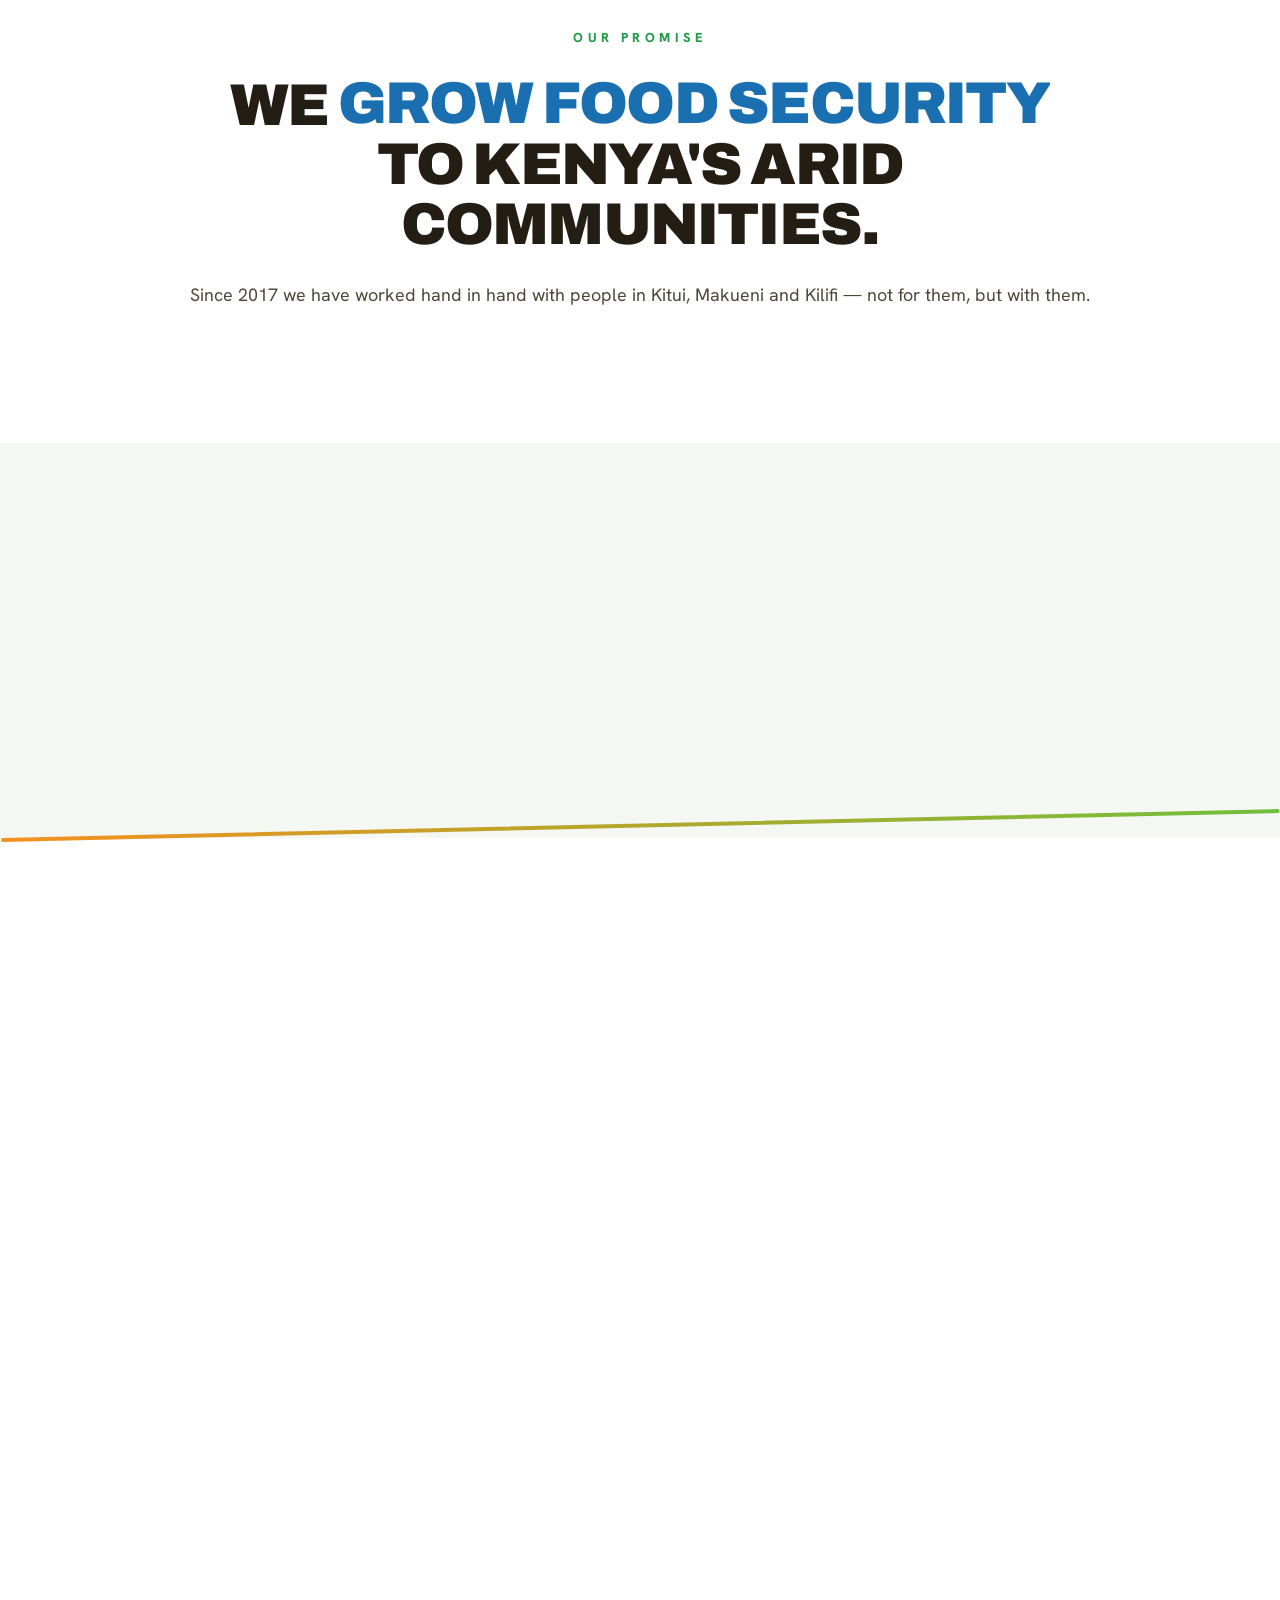
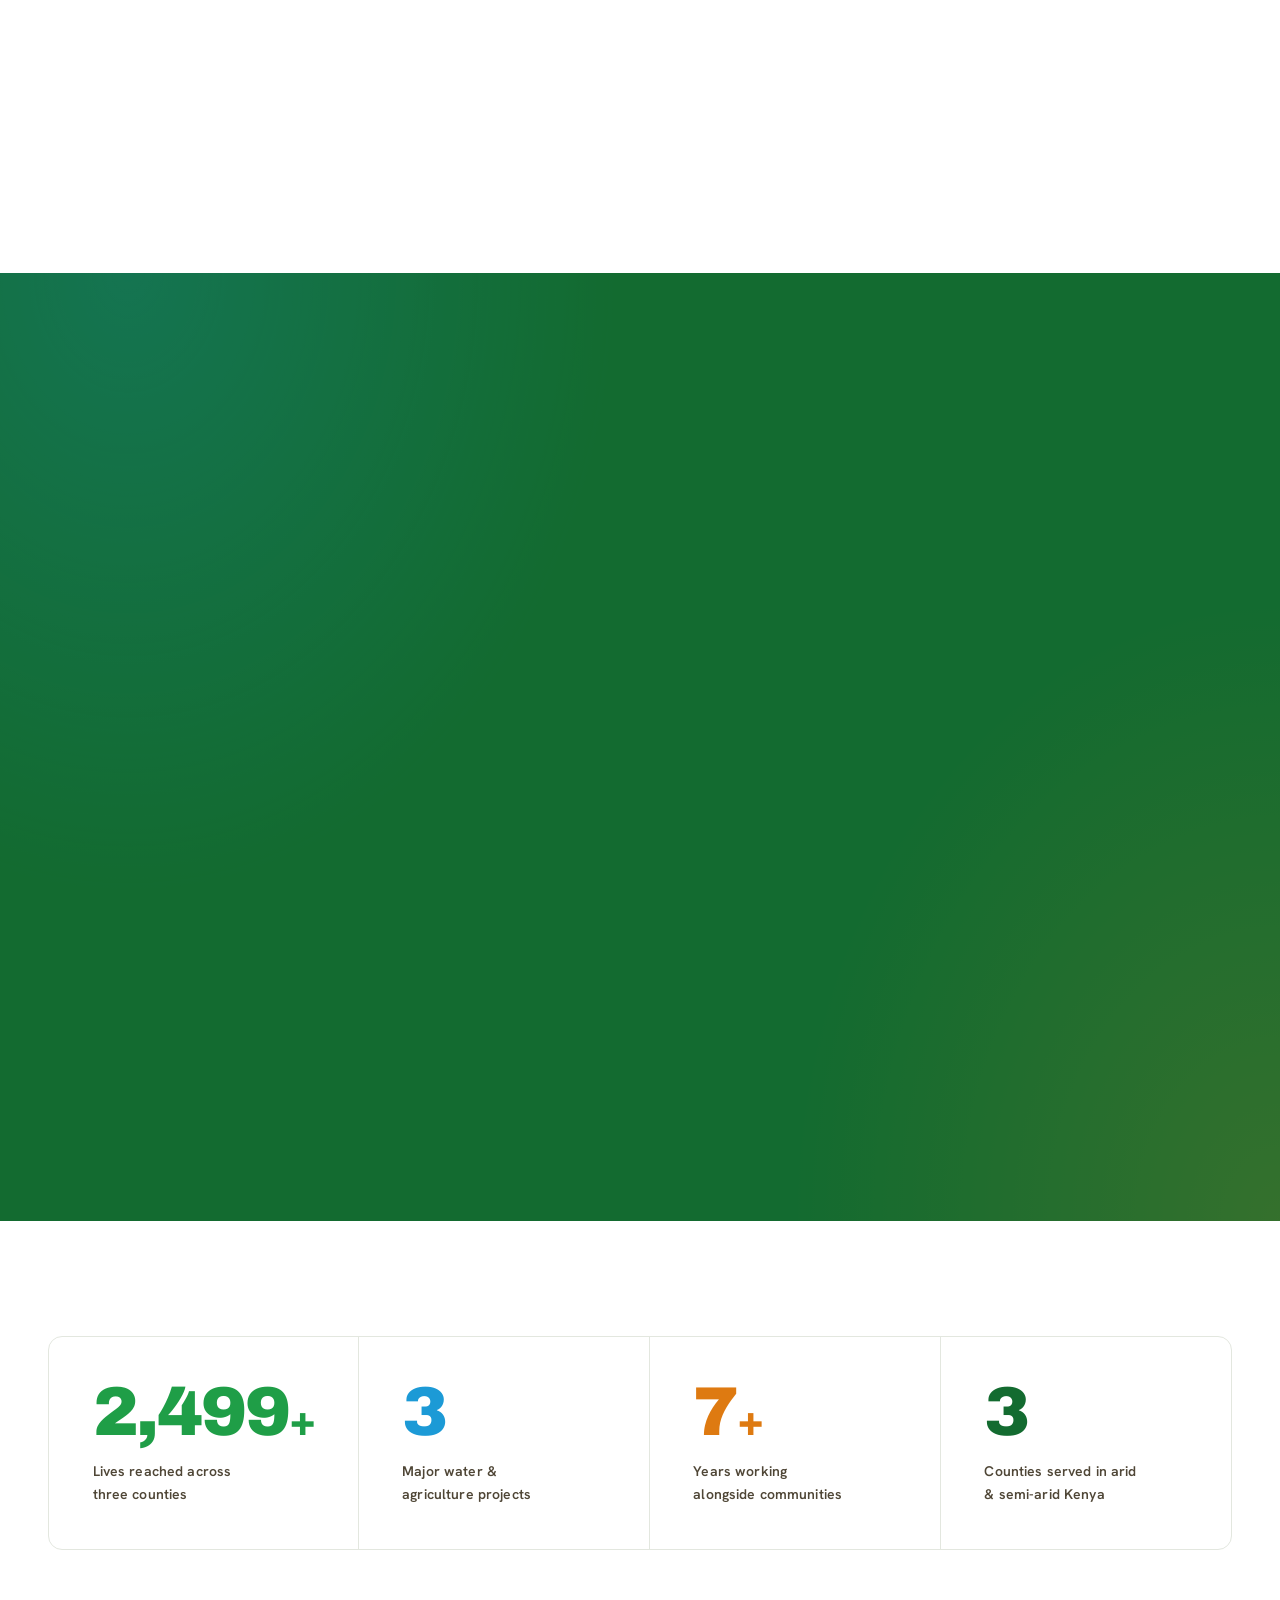
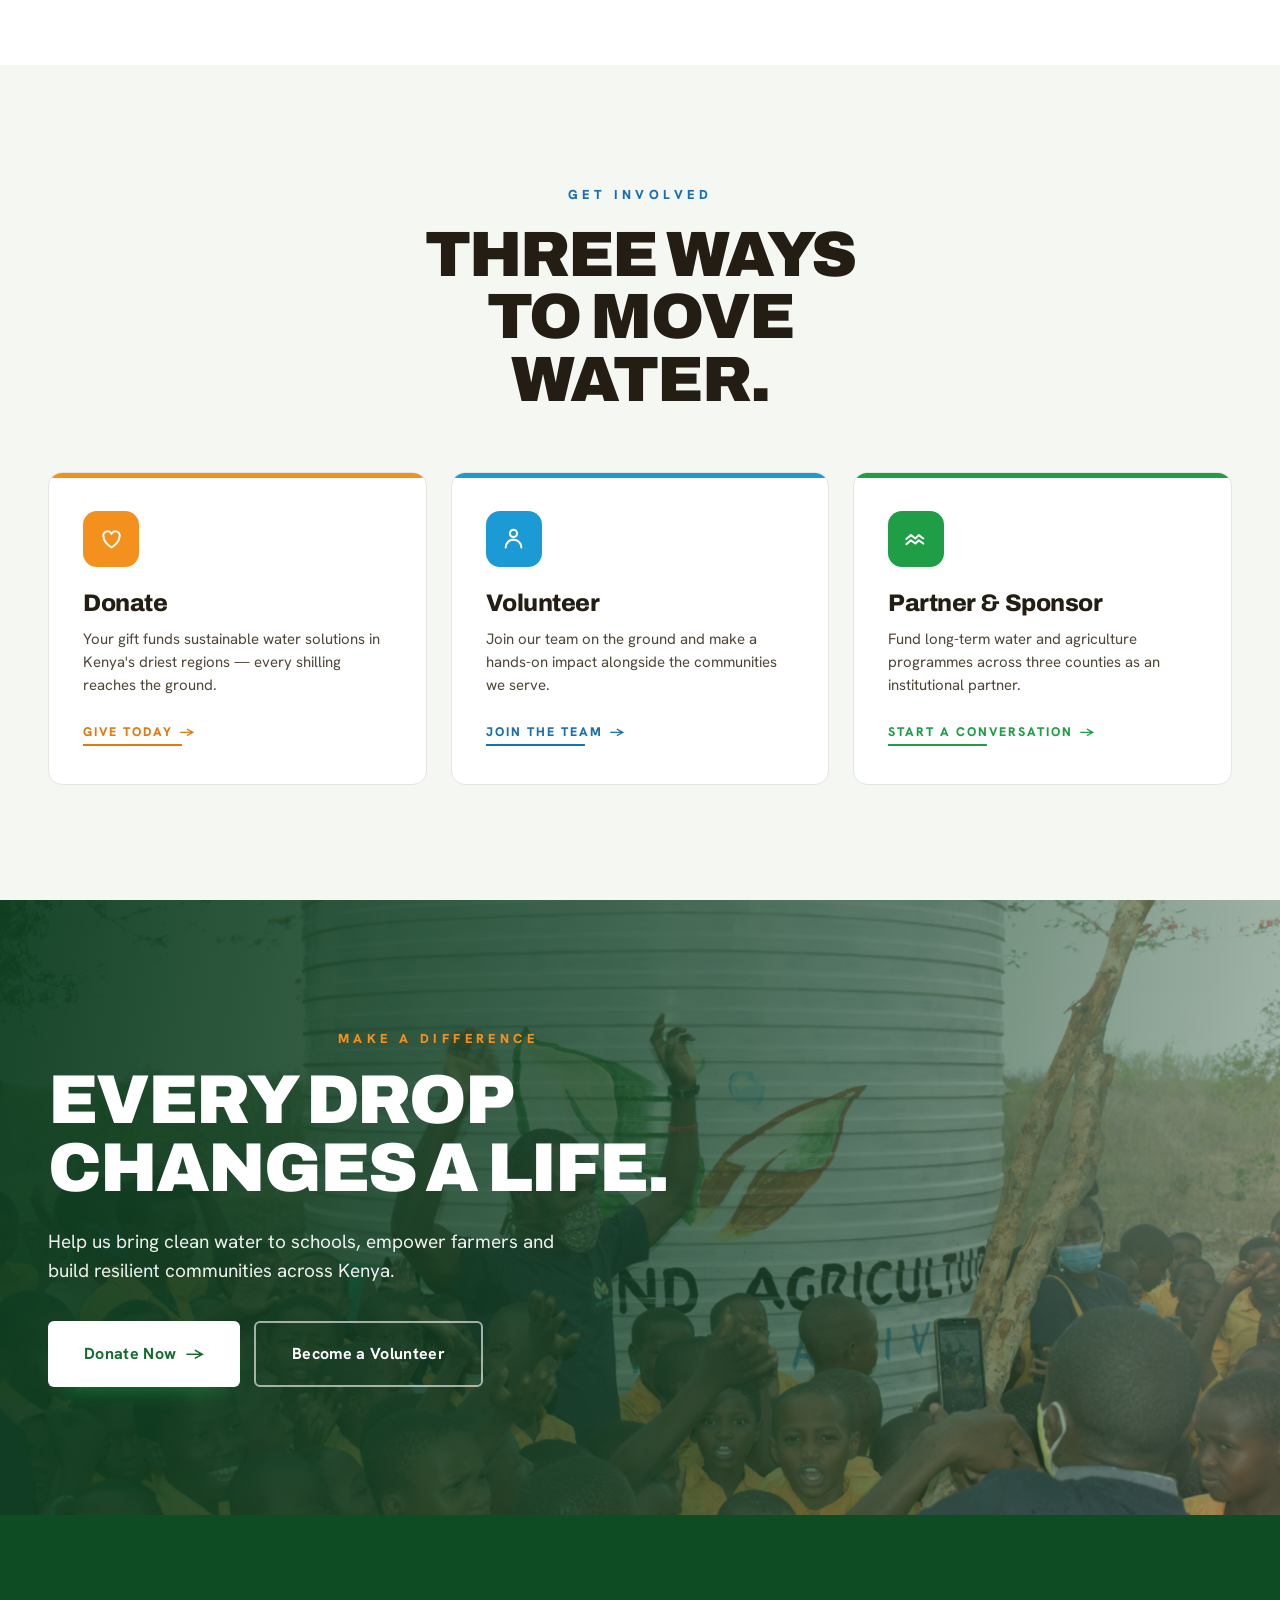
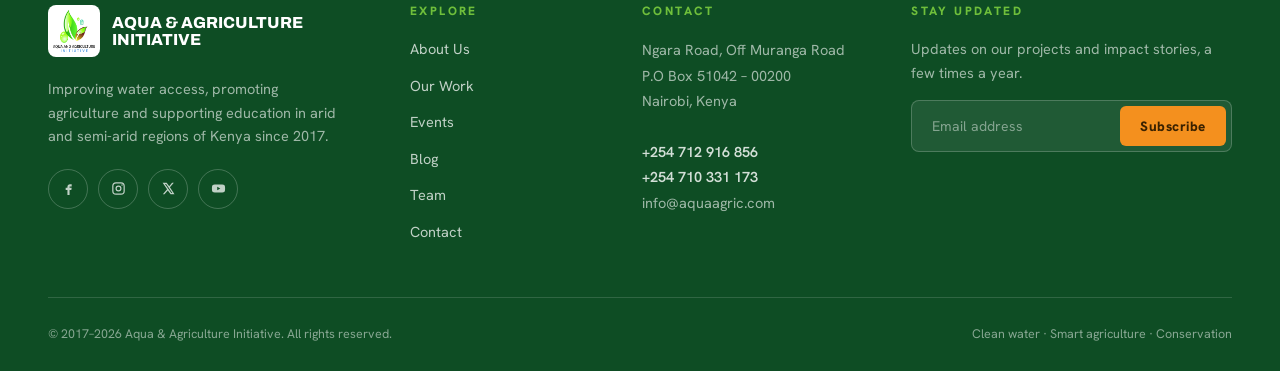
==== commit 48a395c9: "Refine layout spacing, widen content area, update contact email Tighten vertical whitespace across C" ====
--- a/index.html
+++ b/index.html
@@ -1,378 +1,329 @@
 <!DOCTYPE html>
 <html lang="en">
-
 <head>
-  <meta charset="utf-8">
-  <meta content="width=device-width, initial-scale=1.0" name="viewport">
-
-  <title>Aqua & Agriculture Initiative | Clean Water for Arid Communities in Kenya</title>
-  <meta name="description" content="Aqua & Agriculture Initiative is a Kenyan NGO improving water access, promoting agriculture, and supporting education in arid and semi-arid regions since 2017.">
-  <meta name="keywords" content="NGO Kenya, clean water, agriculture, arid regions, Kitui, Makueni, Kilifi, water scarcity, charity">
-
-  <meta property="og:title" content="Aqua & Agriculture Initiative | Clean Water for Communities">
-  <meta property="og:description" content="Since 2017, we've been improving water access and promoting agriculture in Kenya's driest regions.">
-  <meta property="og:type" content="website">
-  <meta property="og:image" content="assets/img/photo_1.jpg">
-
-  <link href="assets/img/favicon.png" rel="icon">
-  <link href="assets/img/apple-touch-icon.png" rel="apple-touch-icon">
-
-  <!-- Google Fonts: Welfare-style -->
-  <link href="https://fonts.googleapis.com/css2?family=Dosis:wght@300;400;500;600;700&family=Overpass:wght@300;400;600;700&display=swap" rel="stylesheet">
-
-  <!-- Vendor CSS -->
-  <link href="assets/vendor/aos/aos.css" rel="stylesheet">
-  <link href="assets/vendor/bootstrap/css/bootstrap.min.css" rel="stylesheet">
-  <link href="assets/vendor/bootstrap-icons/bootstrap-icons.css" rel="stylesheet">
-
-  <!-- Main CSS -->
-  <link href="assets/css/style.css" rel="stylesheet">
+<meta charset="UTF-8">
+<meta name="viewport" content="width=device-width, initial-scale=1.0">
+<title>Aqua &amp; Agriculture Initiative — Clean Water for Arid Communities in Kenya</title>
+<meta name="description" content="A Kenyan NGO improving water access, sustainable agriculture and education in arid and semi-arid regions since 2017.">
+<meta name="keywords" content="clean water Kenya, agriculture, NGO, arid regions, water access, Aqua AI">
+<meta property="og:title" content="Aqua &amp; Agriculture Initiative">
+<meta property="og:description" content="Bringing clean water, climate-smart agriculture and education to Kenya's arid communities since 2017.">
+<meta property="og:type" content="website">
+<link rel="icon" type="image/png" href="assets/img/favicon.png">
+<link rel="apple-touch-icon" href="assets/img/apple-touch-icon.png">
+<link href="assets/vendor/bootstrap-icons/bootstrap-icons.css" rel="stylesheet">
+<link rel="stylesheet" href="assets/css/style.css">
 </head>
-
 <body>
 
-  <!-- Header -->
-  <header id="header">
-    <div class="container d-flex align-items-center">
-      <a href="index.html" class="logo me-auto">
-        <img src="assets/img/logo_top.png" alt="Aqua & Agriculture Initiative Logo" class="img-fluid">
-      </a>
-
-      <nav id="navbar" class="navbar order-last order-lg-0">
+<!-- ===================== TOP BAR ===================== -->
+<div class="topbar">
+  <div class="tb-left">
+    <span class="it"><svg viewBox="0 0 24 24" fill="none" stroke="currentColor" stroke-width="1.8"><path d="M4 5h16v14H4z"/><path d="m4 6 8 6 8-6"/></svg> info@aquaagric.com</span>
+    <span class="it addr"><svg viewBox="0 0 24 24" fill="none" stroke="currentColor" stroke-width="1.8"><path d="M20 10c0 6-8 11-8 11s-8-5-8-11a8 8 0 0 1 16 0Z"/><circle cx="12" cy="10" r="2.6"/></svg> Ngara Road, Nairobi, Kenya</span>
+  </div>
+  <div class="tb-right">
+    <span style="opacity:.7">Follow us</span>
+    <a href="#" aria-label="Facebook"><svg viewBox="0 0 24 24" fill="currentColor"><path d="M13.5 9H15V6.6h-1.7c-1.6 0-2.8 1.2-2.8 2.8V11H9v2.4h1.5V20h2.5v-6.6h1.8l.4-2.4h-2.2V9.6c0-.3.3-.6.6-.6Z"/></svg></a>
+    <a href="#" aria-label="Instagram"><svg viewBox="0 0 24 24" fill="none" stroke="currentColor" stroke-width="1.9"><rect x="4.5" y="4.5" width="15" height="15" rx="4.5"/><circle cx="12" cy="12" r="3.3"/><circle cx="16.8" cy="7.2" r="1" fill="currentColor" stroke="none"/></svg></a>
+    <a href="#" aria-label="X"><svg viewBox="0 0 24 24" fill="currentColor"><path d="M17 4h2.2l-4.8 5.5L20 20h-4.8l-3.5-4.6L7.5 20H5.3l5.2-6L4.5 4h4.9l3.1 4.2L17 4Zm-.8 14.6h1.2L8 5.3H6.7l9.5 13.3Z"/></svg></a>
+    <a href="#" aria-label="YouTube"><svg viewBox="0 0 24 24" fill="currentColor"><path d="M21 8.4a2.4 2.4 0 0 0-1.7-1.7C17.8 6.3 12 6.3 12 6.3s-5.8 0-7.3.4A2.4 2.4 0 0 0 3 8.4 25 25 0 0 0 2.7 12 25 25 0 0 0 3 15.6a2.4 2.4 0 0 0 1.7 1.7c1.5.4 7.3.4 7.3.4s5.8 0 7.3-.4a2.4 2.4 0 0 0 1.7-1.7 25 25 0 0 0 .3-3.6 25 25 0 0 0-.3-3.6ZM10.2 14.6V9.4l4.4 2.6-4.4 2.6Z"/></svg></a>
+  </div>
+</div>
+
+<!-- ===================== NAV ===================== -->
+<header class="nav" id="nav">
+  <a class="brand" href="index.html" aria-label="Aqua and Agriculture Initiative home">
+    <img src="assets/img/logo_top.png" alt="Aqua &amp; Agriculture Initiative">
+    <span class="bt"><b>Aqua &amp; Agriculture</b><span>Initiative</span></span>
+  </a>
+  <nav class="nav-links" aria-label="Primary">
+    <a class="active" href="index.html">Home</a>
+    <a href="about.html">About</a>
+    <a href="projects.html">Our Work</a>
+    <a href="events.html">Events</a>
+    <a href="blog.html">Blog</a>
+    <a href="gallery.html">Gallery</a>
+    <a href="team.html">Team</a>
+    <a href="contact.html">Contact</a>
+  </nav>
+  <div class="nav-cta">
+    <a class="btn orange" href="action.html">Donate <span class="arr">→</span></a>
+    <button class="burger" aria-label="Open menu"><span></span><span></span><span></span></button>
+  </div>
+</header>
+
+<div class="mobile-sheet" id="sheet">
+  <a class="active" href="index.html">Home</a>
+  <a href="about.html">About</a>
+  <a href="projects.html">Our Work</a>
+  <a href="events.html">Events</a>
+  <a href="blog.html">Blog</a>
+  <a href="gallery.html">Gallery</a>
+  <a href="team.html">Team</a>
+  <a href="contact.html">Contact</a>
+  <a class="btn orange" href="action.html" style="margin-top:14px;justify-content:center">Donate Now <span class="arr">→</span></a>
+</div>
+
+<!-- ===================== HERO ===================== -->
+<section class="hero" id="top">
+  <div class="hero-media">
+    <img src="assets/img/photo_1.jpg" alt="Schoolchildren in Kenya celebrating clean water at a community tank">
+  </div>
+  <div class="hero-inner">
+    <span class="kicker">Kenya &middot; Since 2017</span>
+    <h1 class="display">Clean water.<br>Resilient land.<br><span class="w">Real futures.</span></h1>
+    <p>We work alongside communities in Kenya's arid and semi-arid regions — bringing safe water, climate-smart agriculture and education to the places that need them most.</p>
+    <div class="hero-tabs">
+      <a class="hero-tab" href="projects.html"><span class="n">01</span><span class="t">Our Work <span class="arr">→</span></span></a>
+      <a class="hero-tab" href="about.html"><span class="n">02</span><span class="t">Approach <span class="arr">→</span></span></a>
+      <a class="hero-tab" href="projects.html"><span class="n">03</span><span class="t">Projects <span class="arr">→</span></span></a>
+    </div>
+    <div class="hero-actions">
+      <a class="btn orange lg" href="action.html">Donate Now <span class="arr">→</span></a>
+      <a class="btn ghost on-dark lg" href="about.html">Who We Are</a>
+    </div>
+  </div>
+  <div class="scrollcue">Scroll</div>
+</section>
+
+<!-- ===================== FEATURED ===================== -->
+<section class="feature">
+  <div class="wrap">
+    <div class="ft-txt rv">
+      <span class="kicker">Featured Project</span>
+      <h2>Shomela Primary &amp; Secondary Schools</h2>
+      <p>In Magarini, Kilifi — one of Kenya's driest sub-counties — two schools shared water from broken 20,000-litre tanks. Together with the community, we are rebuilding a clean, reliable supply for thousands of pupils.</p>
+      <a class="btn on-dark lg" href="projects.html" style="--fg:var(--green-deep)">See the project <span class="arr">→</span></a>
+    </div>
+    <div class="ft-media rv d1">
+      <span class="ribbon">Current Project</span>
+      <img src="assets/img/photo_7.jpg" alt="Students at Shomela Primary and Secondary Schools">
+    </div>
+  </div>
+</section>
+
+<!-- ===================== ROTATING STRIP ===================== -->
+<section class="section strip">
+  <div class="wrap rv">
+    <span class="kicker">Our Promise</span>
+    <div class="we" style="margin-top:22px">We <span class="rot"><span class="cur">bring clean water</span><span class="c-blue">grow food security</span><span class="c-orange">protect the land</span><span>restore hope</span></span></div>
+    <div class="we">to Kenya's arid communities.</div>
+    <p class="sub">Since 2017 we have worked hand in hand with people in Kitui, Makueni and Kilifi — not for them, but with them.</p>
+  </div>
+</section>
+
+<!-- ===================== VISION / MISSION ===================== -->
+<section class="section vm" id="vm">
+  <div class="wrap rv">
+    <div class="vm-cell v">
+      <div class="ic" aria-hidden="true"><svg viewBox="0 0 24 24" fill="none" stroke="currentColor" stroke-width="1.8" stroke-linecap="round" stroke-linejoin="round"><path d="M2 12s3.5-7 10-7 10 7 10 7-3.5 7-10 7-10-7-10-7Z"/><circle cx="12" cy="12" r="3"/></svg></div>
+      <div class="vm-body">
+        <span class="tag">What we see</span>
+        <h3>Our Vision</h3>
+        <p>A food-secure nation where everyone has access to safe and sufficient drinking water.</p>
+      </div>
+    </div>
+    <div class="vm-cell m">
+      <div class="ic" aria-hidden="true"><svg viewBox="0 0 24 24" fill="none" stroke="currentColor" stroke-width="1.8" stroke-linecap="round" stroke-linejoin="round"><circle cx="12" cy="12" r="8.5"/><circle cx="12" cy="12" r="4.5"/><circle cx="12" cy="12" r="1"/></svg></div>
+      <div class="vm-body">
+        <span class="tag">What we do</span>
+        <h3>Our Mission</h3>
+        <p>To improve quality of life in arid and semi-arid regions of Kenya by mitigating food insecurity and enhancing access to safe and sufficient water.</p>
+      </div>
+    </div>
+  </div>
+</section>
+
+<div class="wrap"><div class="diag"></div></div>
+
+<!-- ===================== PROJECTS ===================== -->
+<section class="section projects" id="projects">
+  <div class="wrap">
+    <div class="head">
+      <div class="rv">
+        <span class="kicker orange">Our Work</span>
+        <h2 class="h2">Change, where it is hardest to reach.</h2>
+      </div>
+      <a class="alink rv d1" href="projects.html">View all projects <span class="arr">→</span></a>
+    </div>
+    <div class="proj-grid">
+      <article class="proj rv">
+        <div class="pm"><span class="status done">Completed · 2019</span><img src="assets/img/photo_6.jpg" alt="Water tank installed at Mulenyu Primary School"></div>
+        <div class="pc">
+          <span class="loc"><span class="pin">◍</span> Kitui County</span>
+          <h3>Mulenyu Primary School</h3>
+          <p>Pupils once walked over two hours to the seasonal Mutongwe River. We identified the need and brought clean water to their doorstep.</p>
+          <a class="alink" href="projects.html">Read the story <span class="arr">→</span></a>
+        </div>
+      </article>
+      <article class="proj rv d1">
+        <div class="pm"><span class="status current">Current</span><img src="assets/img/photo_5.jpg" alt="Community member drawing clean water from an Aqua tank"></div>
+        <div class="pc">
+          <span class="loc"><span class="pin">◍</span> Kilifi County · Magarini</span>
+          <h3>Shomela Primary &amp; Secondary</h3>
+          <p>Two schools in one of Kenya's driest regions shared water from broken tanks. We are rebuilding their supply for thousands of pupils.</p>
+          <a class="alink" href="projects.html">Read the story <span class="arr">→</span></a>
+        </div>
+      </article>
+      <article class="proj rv d2">
+        <div class="pm"><span class="status response">Response · 2020</span><img src="assets/img/photo_9.jpg" alt="Community members during the COVID-19 intervention"></div>
+        <div class="pc">
+          <span class="loc"><span class="pin">◍</span> Three Counties</span>
+          <h3>COVID-19 Intervention</h3>
+          <p>When the pandemic compounded drought and famine, Aqua A.I stepped in with critical support for the worst-affected families.</p>
+          <a class="alink" href="projects.html">Read the story <span class="arr">→</span></a>
+        </div>
+      </article>
+    </div>
+  </div>
+</section>
+
+<!-- ===================== APPROACH ===================== -->
+<section class="section approach" id="approach">
+  <div class="wrap">
+    <div class="head rv">
+      <span class="kicker">Our Approach</span>
+      <h2 class="h2">Four focus areas, one resilient future.</h2>
+      <p>Water, food and the land are inseparable. We work across all of them — and build local capacity so the change outlasts us.</p>
+    </div>
+    <div class="ap-grid">
+      <div class="ap rv">
+        <div class="ring"><img src="assets/img/photo_5.jpg" alt="Clean water access"><span class="badge"><svg viewBox="0 0 24 24" fill="none" stroke="currentColor" stroke-width="1.8" stroke-linecap="round" stroke-linejoin="round"><path d="M12 3.5c3.2 3.8 5.5 6.6 5.5 9.4A5.5 5.5 0 0 1 6.5 13c0-2.8 2.3-5.6 5.5-9.5Z"/></svg></span></div>
+        <h3>Clean Water</h3>
+        <p>Reliable, safe water for schools, homes and farms.</p>
+      </div>
+      <div class="ap rv d1">
+        <div class="ring"><img src="assets/img/photo_9.jpg" alt="Smart agriculture"><span class="badge"><svg viewBox="0 0 24 24" fill="none" stroke="currentColor" stroke-width="1.8" stroke-linecap="round" stroke-linejoin="round"><path d="M12 20V9"/><path d="M12 12c0-3 2.2-5.2 5.2-5.8C17 9 14.9 11.4 12 12Z"/><path d="M12 14c0-2.6-2-4.8-4.8-5.3C7 11.6 9 13.9 12 14Z"/></svg></span></div>
+        <h3>Smart Agriculture</h3>
+        <p>Climate-smart farming that strengthens food security.</p>
+      </div>
+      <div class="ap rv d2">
+        <div class="ring"><img src="assets/img/photo_6.jpg" alt="Conservation"><span class="badge"><svg viewBox="0 0 24 24" fill="none" stroke="currentColor" stroke-width="1.8" stroke-linecap="round" stroke-linejoin="round"><path d="M12 21v-5"/><path d="M12 16c-3.6 0-5.8-2.1-5.8-5.3C6.2 7 8.6 4.3 12 3.2c3.4 1.1 5.8 3.8 5.8 7.5 0 3.2-2.2 5.3-5.8 5.3Z"/></svg></span></div>
+        <h3>Conservation</h3>
+        <p>Afforestation that pushes back desertification.</p>
+      </div>
+      <div class="ap rv d3">
+        <div class="ring"><img src="assets/img/team.jpeg" alt="Community empowerment"><span class="badge"><svg viewBox="0 0 24 24" fill="none" stroke="currentColor" stroke-width="1.8" stroke-linecap="round" stroke-linejoin="round"><circle cx="9" cy="8" r="3"/><path d="M3.5 19a5.5 5.5 0 0 1 11 0"/><path d="M16 5.2a3 3 0 0 1 0 5.6"/><path d="M17.5 13.5A5.5 5.5 0 0 1 20.5 19"/></svg></span></div>
+        <h3>Community</h3>
+        <p>Empowerment and capacity built with local people.</p>
+      </div>
+    </div>
+  </div>
+</section>
+
+<!-- ===================== STATS ===================== -->
+<section class="section stats">
+  <div class="wrap">
+    <div class="stat-grid rv">
+      <div class="stat"><div class="num"><span data-to="2500">0</span><span class="u">+</span></div><div class="lbl">Lives reached across three counties</div></div>
+      <div class="stat"><div class="num"><span data-to="3">0</span></div><div class="lbl">Major water &amp; agriculture projects</div></div>
+      <div class="stat"><div class="num"><span data-to="7">0</span><span class="u">+</span></div><div class="lbl">Years working alongside communities</div></div>
+      <div class="stat"><div class="num"><span data-to="3">0</span></div><div class="lbl">Counties served in arid &amp; semi-arid Kenya</div></div>
+    </div>
+  </div>
+</section>
+
+<!-- ===================== GET INVOLVED ===================== -->
+<section class="section involve" id="involve">
+  <div class="wrap">
+    <div class="head rv">
+      <span class="kicker blue">Get Involved</span>
+      <h2 class="h2">Three ways to move water.</h2>
+    </div>
+    <div class="inv-grid">
+      <article class="inv a rv">
+        <div class="ic" aria-hidden="true"><svg viewBox="0 0 24 24" fill="none" stroke="currentColor" stroke-width="1.8" stroke-linecap="round" stroke-linejoin="round"><path d="M12 20s-7-4.3-7-9.3A3.7 3.7 0 0 1 12 8a3.7 3.7 0 0 1 7 2.7c0 5-7 9.3-7 9.3Z"/></svg></div>
+        <h3>Donate</h3>
+        <p>Your gift funds sustainable water solutions in Kenya's driest regions — every shilling reaches the ground.</p>
+        <a class="alink orange" href="action.html">Give today <span class="arr">→</span></a>
+      </article>
+      <article class="inv b rv d1">
+        <div class="ic" aria-hidden="true"><svg viewBox="0 0 24 24" fill="none" stroke="currentColor" stroke-width="1.8" stroke-linecap="round" stroke-linejoin="round"><circle cx="12" cy="7.5" r="3.2"/><path d="M5 20a7 7 0 0 1 14 0"/></svg></div>
+        <h3>Volunteer</h3>
+        <p>Join our team on the ground and make a hands-on impact alongside the communities we serve.</p>
+        <a class="alink blue" href="action.html">Join the team <span class="arr">→</span></a>
+      </article>
+      <article class="inv c rv d2">
+        <div class="ic" aria-hidden="true"><svg viewBox="0 0 24 24" fill="none" stroke="currentColor" stroke-width="1.8" stroke-linecap="round" stroke-linejoin="round"><path d="M3 12.5 7 9l4 3 3-3 4 3"/><path d="M3 17l4-3.5 4 3 3-3 4 3"/></svg></div>
+        <h3>Partner &amp; Sponsor</h3>
+        <p>Fund long-term water and agriculture programmes across three counties as an institutional partner.</p>
+        <a class="alink" href="contact.html">Start a conversation <span class="arr">→</span></a>
+      </article>
+    </div>
+  </div>
+</section>
+
+<!-- ===================== CTA ===================== -->
+<section class="cta" id="cta">
+  <div class="cta-media"><img src="assets/img/photo_1.jpg" alt="Children with clean water access in Kenya"></div>
+  <div class="wrap">
+    <div class="inner rv">
+      <span class="kicker">Make a Difference</span>
+      <h2 class="h2">Every drop changes a life.</h2>
+      <p>Help us bring clean water to schools, empower farmers and build resilient communities across Kenya.</p>
+      <div class="cta-actions">
+        <a class="btn on-dark lg" href="action.html">Donate Now <span class="arr">→</span></a>
+        <a class="btn ghost on-dark lg" href="action.html">Become a Volunteer</a>
+      </div>
+    </div>
+  </div>
+</section>
+
+<!-- ===================== FOOTER ===================== -->
+<footer class="foot">
+  <div class="wrap">
+    <div class="foot-top">
+      <div class="foot-brand">
+        <div class="b"><img src="assets/img/logo_top.png" alt="Aqua &amp; Agriculture Initiative"><b>Aqua &amp; Agriculture<br>Initiative</b></div>
+        <p>Improving water access, promoting agriculture and supporting education in arid and semi-arid regions of Kenya since 2017.</p>
+        <div class="socials">
+          <a href="#" aria-label="Facebook"><svg viewBox="0 0 24 24" fill="currentColor"><path d="M14 9h2.5V6H14c-2 0-3.5 1.5-3.5 3.5V11H8v3h2.5v7h3v-7H16l.5-3h-3V9.5c0-.3.2-.5.5-.5Z"/></svg></a>
+          <a href="#" aria-label="Instagram"><svg viewBox="0 0 24 24" fill="none" stroke="currentColor" stroke-width="1.7"><rect x="4" y="4" width="16" height="16" rx="4.5"/><circle cx="12" cy="12" r="3.4"/><circle cx="17" cy="7" r="1" fill="currentColor" stroke="none"/></svg></a>
+          <a href="#" aria-label="X"><svg viewBox="0 0 24 24" fill="currentColor"><path d="M17 4h2.5l-5.5 6.3L20.5 20H15l-4-5.2L6.3 20H4l6-6.8L3.7 4H9.4l3.6 4.8L17 4Zm-1 14.4h1.4L8.6 5.5H7L16 18.4Z"/></svg></a>
+          <a href="#" aria-label="YouTube"><svg viewBox="0 0 24 24" fill="currentColor"><path d="M21 8.4a2.4 2.4 0 0 0-1.7-1.7C17.8 6.3 12 6.3 12 6.3s-5.8 0-7.3.4A2.4 2.4 0 0 0 3 8.4 25 25 0 0 0 2.7 12 25 25 0 0 0 3 15.6a2.4 2.4 0 0 0 1.7 1.7c1.5.4 7.3.4 7.3.4s5.8 0 7.3-.4a2.4 2.4 0 0 0 1.7-1.7 25 25 0 0 0 .3-3.6 25 25 0 0 0-.3-3.6ZM10.2 14.6V9.4l4.4 2.6-4.4 2.6Z"/></svg></a>
+        </div>
+      </div>
+      <div>
+        <h4>Explore</h4>
         <ul>
-          <li><a class="active" href="index.html">Home</a></li>
-          <li><a href="about.html">About</a></li>
+          <li><a href="about.html">About Us</a></li>
           <li><a href="projects.html">Our Work</a></li>
           <li><a href="events.html">Events</a></li>
           <li><a href="blog.html">Blog</a></li>
-          <li><a href="gallery.html">Gallery</a></li>
+          <li><a href="team.html">Team</a></li>
           <li><a href="contact.html">Contact</a></li>
         </ul>
-        <i class="bi bi-list mobile-nav-toggle" role="button" aria-label="Toggle navigation"></i>
-      </nav>
-
-      <a href="action.html" class="get-started-btn">Donate Now</a>
-    </div>
-  </header>
-
-  <!-- Hero Section -->
-  <section id="hero">
-    <div class="container">
-      <div class="hero-content" data-aos="fade-up" data-aos-delay="100">
-        <div class="hero-subheading">Aqua & Agriculture Initiative</div>
-        <h1>Together, We Cultivate Change</h1>
-        <p>Bringing clean water, sustainable agriculture, and hope to arid communities across Kenya since 2017.</p>
-        <div class="hero-cta">
-          <a href="action.html" class="btn-primary-custom btn-accent">Donate Now</a>
-          <a href="about.html" class="btn-outline-white">Learn Our Story</a>
-        </div>
-      </div>
-
-      <div class="hero-stats" data-aos="fade-up" data-aos-delay="300">
-        <div class="stat-item">
-          <h3>2,500+</h3>
-          <p>Lives Impacted</p>
-        </div>
-        <div class="stat-item">
-          <h3>3</h3>
-          <p>Major Projects</p>
-        </div>
-        <div class="stat-item">
-          <h3>7+</h3>
-          <p>Years of Service</p>
-        </div>
-        <div class="stat-item">
-          <h3>3</h3>
-          <p>Counties Served</p>
-        </div>
-      </div>
-    </div>
-  </section>
-
-  <main id="main">
-
-    <!-- Overlapping Intro Cards -->
-    <section class="intro-section">
-      <div class="container">
-        <div class="row g-4">
-          <div class="col-lg-4 col-md-6" data-aos="fade-up" data-aos-delay="100">
-            <div class="intro-card">
-              <div class="intro-icon">
-                <i class="bi bi-heart-fill"></i>
-              </div>
-              <h3>Donate Money</h3>
-              <p>Your generosity brings sustainable water solutions to communities in Kenya's driest regions.</p>
-              <a href="action.html" class="intro-link">Learn More &rarr;</a>
-            </div>
-          </div>
-          <div class="col-lg-4 col-md-6" data-aos="fade-up" data-aos-delay="200">
-            <div class="intro-card">
-              <div class="intro-icon">
-                <i class="bi bi-person-raised-hand"></i>
-              </div>
-              <h3>Be a Volunteer</h3>
-              <p>Join our team on the ground and make a hands-on impact in water-scarce communities.</p>
-              <a href="action.html" class="intro-link">Learn More &rarr;</a>
-            </div>
-          </div>
-          <div class="col-lg-4 col-md-6" data-aos="fade-up" data-aos-delay="300">
-            <div class="intro-card">
-              <div class="intro-icon">
-                <i class="bi bi-people-fill"></i>
-              </div>
-              <h3>Sponsorship</h3>
-              <p>Partner with us to fund long-term water and agriculture projects across three counties.</p>
-              <a href="contact.html" class="intro-link">Learn More &rarr;</a>
-            </div>
-          </div>
-        </div>
-      </div>
-    </section>
-
-    <!-- About Section -->
-    <section id="about" class="about">
-      <div class="container" data-aos="fade-up">
-        <div class="row align-items-center g-5">
-          <div class="col-lg-6 order-1 order-lg-2" data-aos="fade-left" data-aos-delay="100">
-            <div class="about-img">
-              <img src="assets/img/photo_5.jpg" alt="Community members accessing clean water through Aqua A.I project">
-            </div>
-          </div>
-          <div class="col-lg-6 order-2 order-lg-1 content">
-            <div class="section-header text-start">
-              <span class="section-label">Who We Are</span>
-              <h2>Transforming Lives Through Water & Agriculture</h2>
-            </div>
-            <p>Aqua & Agriculture Initiative is a non-profit organization started in 2017 with the aim of enhancing the well-being of individuals in arid and semi-arid regions of Kenya. We work in Kitui, Makueni, and Kilifi counties.</p>
-            <p>We support communities experiencing water scarcity, where children walk hours daily just to find water. By joining hands with us, you play a significant role in granting these communities reliable water access and a brighter future.</p>
-            <ul>
-              <li><i class="bi bi-check-circle-fill"></i> Comprehensive Needs Assessment</li>
-              <li><i class="bi bi-check-circle-fill"></i> Sustainable Solutions & Capacity Building</li>
-              <li><i class="bi bi-check-circle-fill"></i> Collaborative Partnerships & Community Engagement</li>
-            </ul>
-            <a href="about.html" class="btn-primary-custom mt-2">Read More</a>
-          </div>
-        </div>
-      </div>
-    </section>
-
-    <!-- Impact Stats -->
-    <section class="counts">
-      <div class="container">
-        <div class="row g-4">
-          <div class="col-lg-3 col-6" data-aos="fade-up" data-aos-delay="100">
-            <div class="count-box">
-              <i class="bi bi-people"></i>
-              <span data-purecounter-start="0" data-purecounter-end="2500" data-purecounter-duration="1" class="purecounter"></span>
-              <p>People Helped</p>
-            </div>
-          </div>
-          <div class="col-lg-3 col-6" data-aos="fade-up" data-aos-delay="200">
-            <div class="count-box">
-              <i class="bi bi-clipboard-check"></i>
-              <span data-purecounter-start="0" data-purecounter-end="3" data-purecounter-duration="1" class="purecounter"></span>
-              <p>Projects Done</p>
-            </div>
-          </div>
-          <div class="col-lg-3 col-6" data-aos="fade-up" data-aos-delay="300">
-            <div class="count-box">
-              <i class="bi bi-calendar-check"></i>
-              <span data-purecounter-start="0" data-purecounter-end="7" data-purecounter-duration="1" class="purecounter"></span>
-              <p>Years Active</p>
-            </div>
-          </div>
-          <div class="col-lg-3 col-6" data-aos="fade-up" data-aos-delay="400">
-            <div class="count-box">
-              <i class="bi bi-person-check"></i>
-              <span data-purecounter-start="0" data-purecounter-end="15" data-purecounter-duration="1" class="purecounter"></span>
-              <p>Team Members</p>
-            </div>
-          </div>
-        </div>
-      </div>
-    </section>
-
-    <!-- Our Causes / Featured Projects -->
-    <section class="cause-section">
-      <div class="container" data-aos="fade-up">
-        <div class="section-header">
-          <span class="section-label">Our Causes</span>
-          <h2>Featured Projects</h2>
-          <p>Real stories of transformation from the communities we serve</p>
-        </div>
-
-        <div class="row g-4">
-          <div class="col-lg-4 col-md-6" data-aos="fade-up" data-aos-delay="100">
-            <div class="cause-entry">
-              <div class="cause-img">
-                <img src="assets/img/photo_6.jpg" alt="Mulenyu Primary School water project">
-              </div>
-              <div class="cause-text">
-                <span class="cause-tag">Water Project</span>
-                <h3><a href="projects.html">Mulenyu Primary School</a></h3>
-                <p>In 2017, we identified the dire need for clean water at Mulenyu Primary School, where pupils walked over 2 hours to reach the seasonal Mutongwe River.</p>
-              </div>
-            </div>
-          </div>
-
-          <div class="col-lg-4 col-md-6" data-aos="fade-up" data-aos-delay="200">
-            <div class="cause-entry">
-              <div class="cause-img">
-                <img src="assets/img/photo_7.jpg" alt="Shomela Primary and Secondary Schools">
-              </div>
-              <div class="cause-text">
-                <span class="cause-tag">Water Project</span>
-                <h3><a href="projects.html">Shomela Primary & Secondary</a></h3>
-                <p>Located in Magarini sub-county, Kilifi County &mdash; one of the driest regions. The schools shared water from broken 20,000-liter tanks.</p>
-              </div>
-            </div>
-          </div>
-
-          <div class="col-lg-4 col-md-6" data-aos="fade-up" data-aos-delay="300">
-            <div class="cause-entry">
-              <div class="cause-img">
-                <img src="assets/img/photo_9.jpg" alt="COVID-19 community intervention">
-              </div>
-              <div class="cause-text">
-                <span class="cause-tag">Community Response</span>
-                <h3><a href="projects.html">COVID-19 Intervention</a></h3>
-                <p>When the pandemic hit, communities already facing drought and famine were worst affected. Aqua A.I stepped in with critical support.</p>
-              </div>
-            </div>
-          </div>
-        </div>
-
-        <div class="text-center mt-5" data-aos="fade-up">
-          <a href="projects.html" class="btn-primary-custom">View All Projects</a>
-        </div>
-      </div>
-    </section>
-
-    <!-- Our Objectives -->
-    <section id="why-us" class="why-us section-bg">
-      <div class="container" data-aos="fade-up">
-        <div class="row g-4">
-          <div class="col-lg-4 d-flex align-items-stretch" data-aos="fade-right" data-aos-delay="100">
-            <div class="content">
-              <h3>What Drives Us</h3>
-              <p>Since 2017, we have focused on improving the well-being of people in arid and semi-arid areas. These regions suffer successive water shortages, forcing residents and school children to walk for hours searching for water.</p>
-              <a href="about.html" class="more-btn">Learn More <i class="bi bi-chevron-right"></i></a>
-            </div>
-          </div>
-          <div class="col-lg-8 d-flex align-items-stretch">
-            <div class="icon-boxes d-flex flex-column justify-content-center w-100">
-              <div class="row g-4">
-                <div class="col-xl-4 d-flex align-items-stretch" data-aos="fade-up" data-aos-delay="100">
-                  <div class="icon-box">
-                    <i class="bi bi-droplet-fill"></i>
-                    <h4>Clean Water</h4>
-                    <p>Improve access to clean and sustainable water sources for daily needs and agriculture.</p>
-                  </div>
-                </div>
-                <div class="col-xl-4 d-flex align-items-stretch" data-aos="fade-up" data-aos-delay="200">
-                  <div class="icon-box">
-                    <i class="bi bi-flower1"></i>
-                    <h4>Smart Agriculture</h4>
-                    <p>Promote climate-smart practices that enhance food security and farming resilience.</p>
-                  </div>
-                </div>
-                <div class="col-xl-4 d-flex align-items-stretch" data-aos="fade-up" data-aos-delay="300">
-                  <div class="icon-box">
-                    <i class="bi bi-tree-fill"></i>
-                    <h4>Conservation</h4>
-                    <p>Protect ecosystems, promote afforestation, and combat desertification in ASAL regions.</p>
-                  </div>
-                </div>
-              </div>
-            </div>
-          </div>
-        </div>
-      </div>
-    </section>
-
-    <!-- CTA Banner -->
-    <section class="cta-banner" data-aos="fade-up">
-      <div class="container">
-        <h2>Every Drop of Water Changes a Life</h2>
-        <p>Your support helps us bring clean water to schools, empower farmers, and build resilient communities across Kenya.</p>
-        <div class="d-flex justify-content-center gap-3 flex-wrap">
-          <a href="action.html" class="btn-primary-custom">Donate Now</a>
-          <a href="action.html" class="btn-outline-white">Become a Volunteer</a>
-        </div>
-      </div>
-    </section>
-
-  </main>
-
-  <!-- Footer -->
-  <footer id="footer">
-    <div class="footer-top">
-      <div class="container">
-        <div class="row g-4">
-          <div class="col-lg-4 col-md-6">
-            <h3>Aqua & Agriculture Initiative</h3>
-            <p>Improving water access, promoting agriculture, and supporting education in arid and semi-arid regions of Kenya since 2017.</p>
-            <div class="social-links">
-              <a href="#" aria-label="Twitter"><i class="bi bi-twitter-x"></i></a>
-              <a href="#" aria-label="Facebook"><i class="bi bi-facebook"></i></a>
-              <a href="#" aria-label="Instagram"><i class="bi bi-instagram"></i></a>
-              <a href="#" aria-label="LinkedIn"><i class="bi bi-linkedin"></i></a>
-            </div>
-          </div>
-
-          <div class="col-lg-2 col-md-6 footer-links">
-            <h4>Quick Links</h4>
-            <ul>
-              <li><a href="index.html"><i class="bi bi-chevron-right"></i> Home</a></li>
-              <li><a href="about.html"><i class="bi bi-chevron-right"></i> About</a></li>
-              <li><a href="projects.html"><i class="bi bi-chevron-right"></i> Our Work</a></li>
-              <li><a href="team.html"><i class="bi bi-chevron-right"></i> Team</a></li>
-              <li><a href="contact.html"><i class="bi bi-chevron-right"></i> Contact</a></li>
-            </ul>
-          </div>
-
-          <div class="col-lg-3 col-md-6 footer-contact">
-            <h4>Have Questions?</h4>
-            <p>
-              Ngara Road, Off Muranga Road<br>
-              P.O Box 51042 - 00200<br>
-              Nairobi, Kenya<br><br>
-              <strong>Phone:</strong> +254 712 916 856<br>
-              <strong>Phone:</strong> +254 710 331 173<br>
-              <strong>Email:</strong> info@aquaai.org
-            </p>
-          </div>
-
-          <div class="col-lg-3 col-md-6 footer-newsletter">
-            <h4>Newsletter</h4>
-            <p>Subscribe to receive updates on our projects and impact stories.</p>
-            <form action="#" method="post">
-              <input type="email" name="email" placeholder="Enter email" required>
-              <input type="submit" value="Subscribe">
-            </form>
-          </div>
-        </div>
-      </div>
-    </div>
-
-    <div class="footer-bottom">
-      <div class="container d-md-flex align-items-center justify-content-between">
-        <div class="copyright">
-          &copy; 2017&ndash;2026 <strong>Aqua & Agriculture Initiative</strong>. All Rights Reserved.
-        </div>
-      </div>
-    </div>
-  </footer>
-
-  <div id="preloader"></div>
-  <a href="#" class="back-to-top d-flex align-items-center justify-content-center" aria-label="Back to top">
-    <i class="bi bi-arrow-up-short"></i>
-  </a>
-
-  <script src="assets/vendor/purecounter/purecounter_vanilla.js"></script>
-  <script src="assets/vendor/aos/aos.js"></script>
-  <script src="assets/vendor/bootstrap/js/bootstrap.bundle.min.js"></script>
-  <script src="assets/js/main.js"></script>
+      </div>
+      <div>
+        <h4>Contact</h4>
+        <address class="contact">
+          Ngara Road, Off Muranga Road<br>
+          P.O Box 51042 – 00200<br>
+          Nairobi, Kenya<br><br>
+          <b>+254 712 916 856</b><br>
+          <b>+254 710 331 173</b><br>
+          info@aquaagric.com
+        </address>
+      </div>
+      <div>
+        <h4>Stay Updated</h4>
+        <p style="font-size:14.5px;color:rgba(255,255,255,.6);line-height:1.6;margin:0">Updates on our projects and impact stories, a few times a year.</p>
+        <form class="news">
+          <input type="email" placeholder="Email address" aria-label="Email address" required>
+          <button type="submit">Subscribe</button>
+        </form>
+      </div>
+    </div>
+    <div class="foot-bot">
+      <span>© 2017–2026 Aqua &amp; Agriculture Initiative. All rights reserved.</span>
+      <span>Clean water · Smart agriculture · Conservation</span>
+    </div>
+  </div>
+</footer>
+
+<a href="#" class="to-top" aria-label="Back to top"><i class="bi bi-arrow-up-short"></i></a>
+
+<script src="assets/js/main.js"></script>
 </body>
-
 </html>
--- a/assets/css/style.css
+++ b/assets/css/style.css
@@ -1,2250 +1,648 @@
-/*--------------------------------------------------------------
-  Aqua & Agriculture Initiative — Welfare-Inspired Design
-  Organizational Colors: Emerald #0e7c5f + Amber #f59e0b
---------------------------------------------------------------*/
-
-/* ===== CSS Custom Properties ===== */
-:root {
-  --primary: #0e7c5f;
-  --primary-dark: #095e48;
-  --primary-light: #e8f5f0;
-  --primary-rgb: 14, 124, 95;
-  --accent: #f59e0b;
-  --accent-dark: #d97706;
-  --accent-light: #fef3c7;
-  --text-dark: #212529;
-  --text-body: #4a5568;
-  --text-muted: #6c757d;
-  --bg-white: #ffffff;
-  --bg-light: #f8f9fa;
-  --bg-dark: #252525;
-  --border: #e9ecef;
-  --shadow-card: 0px 3px 66px -24px rgba(0, 0, 0, 0.2);
-  --transition: .3s all ease;
-}
-
-/* ===== Reset & Base ===== */
-*,
-*::before,
-*::after {
-  box-sizing: border-box;
-}
-
-html {
-  scroll-behavior: smooth;
-}
-
-body {
-  font-family: "Overpass", Arial, sans-serif;
-  color: var(--text-body);
-  font-weight: 300;
-  font-size: 16px;
-  line-height: 1.8;
-  overflow-x: hidden;
-}
-
-a {
-  color: var(--primary);
-  text-decoration: none;
-  transition: var(--transition);
-}
-
-a:hover {
-  color: var(--primary-dark);
-  text-decoration: none;
-}
-
-h1, h2, h3, h4, h5, h6 {
-  font-family: "Dosis", Arial, sans-serif;
-  color: var(--text-dark);
-  font-weight: 500;
-  line-height: 1.3;
-}
-
-img {
-  max-width: 100%;
-  height: auto;
-  vertical-align: middle;
-}
-
-p {
-  font-weight: 300;
-}
-
-section {
-  padding: 7em 0;
-  position: relative;
-  z-index: 0;
-  overflow: hidden;
-}
-
-@media (max-width: 768px) {
-  section {
-    padding: 5em 0;
-  }
-}
-
-/* ===== Preloader ===== */
-#preloader {
-  position: fixed;
-  inset: 0;
-  z-index: 9999;
-  background: #fff;
-}
-
-#preloader:before {
-  content: "";
-  position: fixed;
-  top: calc(50% - 24px);
-  left: calc(50% - 24px);
-  width: 48px;
-  height: 48px;
-  border: 4px solid var(--border);
-  border-top-color: var(--primary);
-  border-radius: 50%;
-  animation: spin 0.8s linear infinite;
-}
-
-@keyframes spin {
-  to { transform: rotate(360deg); }
-}
-
-/* ===== Back to Top ===== */
-.back-to-top {
-  position: fixed;
-  visibility: hidden;
-  opacity: 0;
-  right: 20px;
-  bottom: 20px;
-  z-index: 996;
-  background: var(--primary);
-  width: 44px;
-  height: 44px;
-  border-radius: 0;
-  transition: all 0.4s;
-  color: #fff;
-  display: flex;
-  align-items: center;
-  justify-content: center;
-}
-
-.back-to-top i {
-  font-size: 24px;
-  color: #fff;
-  line-height: 0;
-}
-
-.back-to-top:hover {
-  background: var(--primary-dark);
-  color: #fff;
-}
-
-.back-to-top.active {
-  visibility: visible;
-  opacity: 1;
-}
-
-/* ===== Buttons ===== */
-.btn-primary-custom {
-  display: inline-block;
-  background: var(--primary);
-  color: #fff;
-  border: 1px solid var(--primary);
-  padding: 12px 30px;
-  border-radius: 0;
-  font-size: 16px;
-  font-weight: 400;
-  font-family: "Dosis", Arial, sans-serif;
-  letter-spacing: 1px;
-  text-transform: uppercase;
-  transition: var(--transition);
-  cursor: pointer;
-  box-shadow: 0 5px 20px -5px rgba(0, 0, 0, 0.3);
-}
-
-.btn-primary-custom:hover {
-  background: transparent;
-  color: var(--primary);
-  border-color: var(--primary);
-}
-
-.btn-accent {
-  background: var(--accent);
-  border-color: var(--accent);
-  color: var(--text-dark);
-}
-
-.btn-accent:hover {
-  background: transparent;
-  color: var(--accent);
-  border-color: var(--accent);
-}
-
-.btn-outline-white {
-  display: inline-block;
-  background: none;
-  border: 1px solid rgba(255, 255, 255, 0.8);
-  color: #fff;
-  padding: 12px 30px;
-  border-radius: 0;
-  font-size: 16px;
-  font-weight: 400;
-  font-family: "Dosis", Arial, sans-serif;
-  letter-spacing: 1px;
-  text-transform: uppercase;
-  transition: var(--transition);
-  cursor: pointer;
-}
-
-.btn-outline-white:hover {
-  background: #fff;
-  color: var(--primary);
-  border-color: #fff;
-}
-
-.btn-white {
-  display: inline-block;
-  background: #fff;
-  border: 1px solid #fff;
-  color: var(--text-dark);
-  padding: 12px 30px;
-  border-radius: 0;
-  font-size: 16px;
-  font-weight: 400;
-  font-family: "Dosis", Arial, sans-serif;
-  letter-spacing: 1px;
-  text-transform: uppercase;
-  transition: var(--transition);
-  cursor: pointer;
-}
-
-.btn-white:hover {
-  background: var(--text-dark);
-  color: #fff;
-  border-color: var(--text-dark);
-}
-
-/* ===== Section Headers ===== */
-.section-header {
-  text-align: center;
-  margin-bottom: 50px;
-}
-
-.section-header .section-label {
-  display: block;
-  font-size: 13px;
-  font-weight: 400;
-  letter-spacing: 3px;
-  text-transform: uppercase;
-  color: var(--primary);
-  margin-bottom: 10px;
-  font-family: "Overpass", Arial, sans-serif;
-}
-
-.section-header h2 {
-  font-size: 34px;
-  font-weight: 400;
-  margin-bottom: 16px;
-  color: var(--text-dark);
-  font-family: "Dosis", Arial, sans-serif;
-}
-
-.section-header p {
-  font-size: 16px;
-  color: var(--text-muted);
-  max-width: 600px;
-  margin: 0 auto;
-  font-weight: 300;
-}
-
-/* ===== Header / Navbar ===== */
-#header {
-  position: absolute;
-  top: 10px;
-  left: 0;
-  right: 0;
-  z-index: 997;
-  padding: 0.5rem 0;
-  transition: var(--transition);
-  background: transparent;
-}
-
-#header.scrolled {
-  position: fixed;
-  top: 0;
-  background: #fff;
-  box-shadow: 0 0 10px 0 rgba(0, 0, 0, 0.1);
-  padding: 0.5rem 0;
-}
-
-#header .logo {
-  margin: 0;
-  padding: 0;
-}
-
-#header .logo img {
-  max-height: 50px;
-  transition: var(--transition);
-}
-
-/* Header CTA */
-.get-started-btn {
-  margin-left: 22px;
-  background: var(--accent);
-  color: var(--text-dark);
-  border: 1px solid var(--accent);
-  border-radius: 0;
-  padding: 10px 25px;
-  white-space: nowrap;
-  transition: var(--transition);
-  font-size: 14px;
-  font-weight: 500;
-  font-family: "Dosis", Arial, sans-serif;
-  text-transform: uppercase;
-  letter-spacing: 1px;
-  display: inline-block;
-  box-shadow: 0 5px 20px -5px rgba(0, 0, 0, 0.3);
-}
-
-.get-started-btn:hover {
-  background: transparent;
-  color: var(--accent);
-  border-color: var(--accent);
-}
-
-#header.scrolled .get-started-btn {
-  color: var(--text-dark);
-}
-
-@media (max-width: 768px) {
-  .get-started-btn {
-    margin: 0 15px 0 0;
-    padding: 8px 18px;
-    font-size: 12px;
-  }
-}
-
-/* ===== Navigation ===== */
-.navbar {
-  padding: 0;
-}
-
-.navbar ul {
-  margin: 0;
-  padding: 0;
-  display: flex;
-  list-style: none;
-  align-items: center;
-}
-
-.navbar li {
-  position: relative;
-}
-
-.navbar a,
-.navbar a:focus {
-  display: flex;
-  align-items: center;
-  padding: 0.9rem 20px;
-  font-family: "Dosis", Arial, sans-serif;
-  font-size: 16px;
-  font-weight: 400;
-  color: rgba(255, 255, 255, 0.8);
-  white-space: nowrap;
-  transition: var(--transition);
-  text-transform: uppercase;
-  letter-spacing: 1px;
-}
-
-.navbar a:hover,
-.navbar .active,
-.navbar .active:focus,
-.navbar li:hover > a {
-  color: #fff;
-}
-
-#header.scrolled .navbar a,
-#header.scrolled .navbar a:focus {
-  color: var(--text-dark);
-}
-
-#header.scrolled .navbar a:hover,
-#header.scrolled .navbar .active,
-#header.scrolled .navbar .active:focus,
-#header.scrolled .navbar li:hover > a {
-  color: var(--primary);
-}
-
-/* Mobile Navigation */
-.mobile-nav-toggle {
-  color: #fff;
-  font-size: 28px;
-  cursor: pointer;
-  display: none;
-  line-height: 0;
-  transition: 0.3s;
-}
-
-#header.scrolled .mobile-nav-toggle {
-  color: var(--text-dark);
-}
-
-.mobile-nav-toggle.bi-x {
-  color: #fff;
-}
-
-@media (max-width: 991px) {
-  .mobile-nav-toggle {
-    display: block;
-  }
-  .navbar ul {
-    display: none;
-  }
-}
-
-.navbar-mobile {
-  position: fixed;
-  overflow: hidden;
-  inset: 0;
-  background: rgba(0, 0, 0, 0.9);
-  transition: 0.3s;
-  z-index: 999;
-}
-
-.navbar-mobile .mobile-nav-toggle {
-  position: absolute;
-  top: 18px;
-  right: 18px;
-}
-
-.navbar-mobile ul {
-  display: block;
-  position: absolute;
-  top: 60px;
-  right: 16px;
-  bottom: 16px;
-  left: 16px;
-  padding: 16px 0;
-  border-radius: 4px;
-  background-color: #fff;
-  overflow-y: auto;
-}
-
-.navbar-mobile a,
-.navbar-mobile a:focus {
-  padding: 12px 24px;
-  font-size: 15px;
-  color: var(--text-dark);
-}
-
-.navbar-mobile a:hover,
-.navbar-mobile .active,
-.navbar-mobile li:hover > a {
-  color: var(--primary);
-}
-
-.navbar-mobile .dropdown ul {
-  position: static;
-  display: none;
-  margin: 10px 20px;
-  padding: 10px 0;
-  opacity: 1;
-  visibility: visible;
-  background: #fff;
-  box-shadow: var(--shadow-card);
-}
-
-.navbar-mobile .dropdown > .dropdown-active {
-  display: block;
-}
-
-/* ===== Hero Section ===== */
-#hero {
-  width: 100%;
-  min-height: 100vh;
-  background: url("../img/photo_1.jpg") center/cover no-repeat;
-  position: relative;
-  display: flex;
-  align-items: center;
-}
-
-#hero::before {
-  content: "";
-  position: absolute;
-  inset: 0;
-  background: rgba(0, 0, 0, 0.5);
-}
-
-#hero .container {
-  position: relative;
-  z-index: 2;
-}
-
-#hero .hero-content {
-  text-align: center;
-  max-width: 800px;
-  margin: 0 auto;
-}
-
-#hero .hero-subheading {
-  font-size: 13px;
-  letter-spacing: 3px;
-  text-transform: uppercase;
-  color: var(--accent);
-  font-weight: 400;
-  margin-bottom: 20px;
-  font-family: "Overpass", Arial, sans-serif;
-}
-
-#hero h1 {
-  color: #fff;
-  font-size: 60px;
-  font-weight: 400;
-  line-height: 1.2;
-  margin-bottom: 20px;
-  font-family: "Dosis", Arial, sans-serif;
-}
-
-#hero p {
-  color: rgba(255, 255, 255, 0.8);
-  font-size: 20px;
-  font-weight: 300;
-  line-height: 1.8;
-  margin-bottom: 36px;
-}
-
-#hero .hero-cta {
-  display: flex;
-  gap: 16px;
-  justify-content: center;
-  flex-wrap: wrap;
-}
-
-#hero .hero-stats {
-  display: flex;
-  gap: 60px;
-  justify-content: center;
-  margin-top: 80px;
-  flex-wrap: wrap;
-}
-
-#hero .hero-stats .stat-item {
-  text-align: center;
-}
-
-#hero .hero-stats .stat-item h3 {
-  color: #fff;
-  font-size: 40px;
-  font-weight: 700;
-  margin-bottom: 0;
-  font-family: "Dosis", Arial, sans-serif;
-}
-
-#hero .hero-stats .stat-item p {
-  color: rgba(255, 255, 255, 0.6);
-  font-size: 14px;
-  margin: 0;
-  letter-spacing: 1px;
-  text-transform: uppercase;
-}
-
-@media (max-width: 768px) {
-  #hero h1 {
-    font-size: 40px;
-  }
-  #hero p {
-    font-size: 16px;
-  }
-  #hero .hero-stats {
-    gap: 30px;
-    margin-top: 50px;
-  }
-  #hero .hero-stats .stat-item h3 {
-    font-size: 30px;
-  }
-}
-
-@media screen and (max-width: 768px) {
-  [data-aos-delay] {
-    transition-delay: 0 !important;
-  }
-}
-
-/* ===== Intro / Overlap Cards ===== */
-.intro-section {
-  margin-top: -80px;
-  position: relative;
-  z-index: 3;
-  padding: 0 0 4em 0;
-}
-
-.intro-card {
-  background: #fff;
-  padding: 40px 30px;
-  text-align: center;
-  box-shadow: var(--shadow-card);
-  border-radius: 4px;
-  transition: var(--transition);
-  height: 100%;
-}
-
-.intro-card:hover {
-  transform: translateY(-5px);
-  box-shadow: 0px 6px 80px -20px rgba(0, 0, 0, 0.25);
-}
-
-.intro-card .intro-icon {
-  width: 70px;
-  height: 70px;
-  background: var(--primary-light);
-  border-radius: 50%;
-  display: flex;
-  align-items: center;
-  justify-content: center;
-  margin: 0 auto 20px;
-  transition: var(--transition);
-}
-
-.intro-card:hover .intro-icon {
-  background: var(--primary);
-}
-
-.intro-card .intro-icon i {
-  font-size: 28px;
-  color: var(--primary);
-  transition: var(--transition);
-}
-
-.intro-card:hover .intro-icon i {
-  color: #fff;
-}
-
-.intro-card h3 {
-  font-size: 22px;
-  font-weight: 500;
-  margin-bottom: 12px;
-}
-
-.intro-card p {
-  font-size: 15px;
-  color: var(--text-muted);
-  margin-bottom: 20px;
-}
-
-.intro-card .intro-link {
-  color: var(--primary);
-  font-weight: 500;
-  font-size: 14px;
-  text-transform: uppercase;
-  letter-spacing: 1px;
-  font-family: "Dosis", Arial, sans-serif;
-}
-
-.intro-card .intro-link:hover {
-  color: var(--primary-dark);
-}
-
-/* ===== About Section ===== */
-.about .about-img {
-  overflow: hidden;
-  border-radius: 4px;
-}
-
-.about .about-img img {
-  width: 100%;
-  height: 100%;
-  object-fit: cover;
-  transition: transform 0.6s ease;
-}
-
-.about .about-img:hover img {
-  transform: scale(1.03);
-}
-
-.about .content h3 {
-  font-weight: 500;
-  font-size: 34px;
-  margin-bottom: 20px;
-  font-family: "Dosis", Arial, sans-serif;
-}
-
-.about .content p {
-  font-size: 16px;
-  line-height: 1.8;
-  font-weight: 300;
-}
-
-.about .content ul {
-  list-style: none;
-  padding: 0;
-  margin: 24px 0;
-}
-
-.about .content ul li {
-  display: flex;
-  align-items: flex-start;
-  gap: 12px;
-  padding: 8px 0;
-  font-size: 16px;
-  font-weight: 300;
-}
-
-.about .content ul li i {
-  color: var(--primary);
-  font-size: 20px;
-  flex-shrink: 0;
-  margin-top: 4px;
-}
-
-/* ===== Impact / Counts Section ===== */
-.counts {
-  padding: 5em 0;
-  background: var(--primary);
-  position: relative;
-}
-
-.counts .container {
-  position: relative;
-  z-index: 2;
-}
-
-.counts .count-box {
-  text-align: center;
-  padding: 30px 20px;
-}
-
-.counts .count-box i {
-  font-size: 40px;
-  color: rgba(255, 255, 255, 0.3);
-  margin-bottom: 15px;
-  display: block;
-}
-
-.counts .count-box .purecounter,
-.counts .count-box span {
-  font-size: 40px;
-  font-weight: 700;
-  color: #fff;
-  display: block;
-  font-family: "Dosis", Arial, sans-serif;
-}
-
-.counts .count-box p {
-  margin: 8px 0 0;
-  font-size: 14px;
-  font-weight: 300;
-  color: rgba(255, 255, 255, 0.65);
-  text-transform: uppercase;
-  letter-spacing: 1px;
-}
-
-/* ===== Why Us / Objectives ===== */
-.why-us .content {
-  padding: 40px;
-  background: var(--primary);
-  border-radius: 4px;
-  color: #fff;
-  height: 100%;
-  display: flex;
-  flex-direction: column;
-  justify-content: center;
-}
-
-.why-us .content h3 {
-  font-weight: 500;
-  font-size: 34px;
-  margin-bottom: 20px;
-  color: #fff;
-  font-family: "Dosis", Arial, sans-serif;
-}
-
-.why-us .content p {
-  margin-bottom: 24px;
-  color: rgba(255, 255, 255, 0.8);
-  font-size: 16px;
-  font-weight: 300;
-  line-height: 1.8;
-}
-
-.why-us .content .more-btn {
-  display: inline-block;
-  background: rgba(255, 255, 255, 0.15);
-  padding: 10px 28px;
-  color: #fff;
-  border-radius: 0;
-  transition: var(--transition);
-  font-weight: 400;
-  font-size: 14px;
-  text-transform: uppercase;
-  letter-spacing: 1px;
-  font-family: "Dosis", Arial, sans-serif;
-  border: 1px solid rgba(255, 255, 255, 0.3);
-  align-self: flex-start;
-}
-
-.why-us .content .more-btn:hover {
-  background: #fff;
-  color: var(--primary);
-  border-color: #fff;
-}
-
-.why-us .icon-boxes .icon-box {
-  text-align: center;
-  background: #fff;
-  padding: 40px 28px;
-  border-radius: 4px;
-  border: 1px solid var(--border);
-  transition: var(--transition);
-  height: 100%;
-  box-shadow: var(--shadow-card);
-}
-
-.why-us .icon-boxes .icon-box:hover {
-  transform: translateY(-5px);
-  box-shadow: 0px 6px 80px -20px rgba(0, 0, 0, 0.25);
-}
-
-.why-us .icon-boxes .icon-box i {
-  font-size: 32px;
-  padding: 18px;
-  color: var(--primary);
-  margin-bottom: 20px;
-  background: var(--primary-light);
-  border-radius: 50%;
-  display: inline-flex;
-  align-items: center;
-  justify-content: center;
-  width: 68px;
-  height: 68px;
-}
-
-.why-us .icon-boxes .icon-box h4 {
-  font-size: 20px;
-  font-weight: 500;
-  margin: 0 0 16px 0;
-}
-
-.why-us .icon-boxes .icon-box p {
-  font-size: 15px;
-  color: var(--text-muted);
-  line-height: 1.7;
-  margin: 0;
-  font-weight: 300;
-}
-
-/* ===== Cause / Project Cards ===== */
-.cause-section .cause-entry {
-  background: #fff;
-  border: 1px solid #fafafa;
-  box-shadow: var(--shadow-card);
-  border-radius: 4px;
-  overflow: hidden;
-  margin-bottom: 30px;
-  transition: var(--transition);
-}
-
-.cause-section .cause-entry:hover {
-  transform: translateY(-5px);
-}
-
-.cause-section .cause-entry .cause-img {
-  height: 300px;
-  overflow: hidden;
-}
-
-.cause-section .cause-entry .cause-img img {
-  width: 100%;
-  height: 100%;
-  object-fit: cover;
-  transition: transform 0.5s ease;
-}
-
-.cause-section .cause-entry:hover .cause-img img {
-  transform: scale(1.08);
-}
-
-.cause-section .cause-entry .cause-text {
-  width: 90%;
-  margin: -40px auto 0;
-  background: #fff;
-  padding: 30px;
-  position: relative;
-  z-index: 1;
-  border-radius: 4px;
-  box-shadow: 0 2px 20px rgba(0, 0, 0, 0.08);
-}
-
-.cause-section .cause-entry .cause-text .cause-tag {
-  display: inline-block;
-  font-size: 12px;
-  font-weight: 400;
-  letter-spacing: 2px;
-  text-transform: uppercase;
-  color: var(--primary);
-  margin-bottom: 12px;
-  font-family: "Overpass", Arial, sans-serif;
-}
-
-.cause-section .cause-entry .cause-text h3 {
-  font-size: 22px;
-  font-weight: 500;
-  margin-bottom: 10px;
-}
-
-.cause-section .cause-entry .cause-text h3 a {
-  color: var(--text-dark);
-}
-
-.cause-section .cause-entry .cause-text h3 a:hover {
-  color: var(--primary);
-}
-
-.cause-section .cause-entry .cause-text p {
-  font-size: 15px;
-  color: var(--text-muted);
-  font-weight: 300;
-  line-height: 1.7;
-  margin-bottom: 0;
-}
-
-/* ===== Action Cards (Take Action page) ===== */
-.action .action-item,
-.action-page .action-card {
-  background: #fff;
-  border: 1px solid #fafafa;
-  box-shadow: var(--shadow-card);
-  border-radius: 4px;
-  overflow: hidden;
-  transition: var(--transition);
-  height: 100%;
-  display: flex;
-  flex-direction: column;
-}
-
-.action .action-item:hover,
-.action-page .action-card:hover {
-  transform: translateY(-5px);
-  box-shadow: 0px 6px 80px -20px rgba(0, 0, 0, 0.25);
-}
-
-.action .action-item img,
-.action-page .action-card img {
-  width: 100%;
-  height: 250px;
-  object-fit: cover;
-  transition: transform 0.5s ease;
-}
-
-.action .action-item:hover img,
-.action-page .action-card:hover img {
-  transform: scale(1.08);
-}
-
-.action .action-item .img-wrap,
-.action-page .action-card .card-img-wrapper {
-  overflow: hidden;
-  position: relative;
-}
-
-.action .action-content,
-.action-page .action-card .card-body {
-  padding: 28px;
-  flex: 1;
-  display: flex;
-  flex-direction: column;
-}
-
-.action .action-content h4 {
-  font-size: 12px;
-  font-weight: 400;
-  letter-spacing: 2px;
-  text-transform: uppercase;
-  color: var(--primary);
-  margin-bottom: 12px;
-  font-family: "Overpass", Arial, sans-serif;
-}
-
-.action .action-content h3 {
-  font-weight: 500;
-  font-size: 22px;
-  margin-bottom: 12px;
-}
-
-.action .action-content h3 a {
-  color: var(--text-dark);
-}
-
-.action .action-content h3 a:hover {
-  color: var(--primary);
-}
-
-.action .action-content p {
-  font-size: 15px;
-  color: var(--text-muted);
-  line-height: 1.7;
-  font-weight: 300;
-  flex: 1;
-}
-
-.action-page .action-card .card-img-wrapper .card-icon {
-  position: absolute;
-  bottom: -24px;
-  right: 24px;
-  width: 56px;
-  height: 56px;
-  background: var(--accent);
-  border-radius: 50%;
-  display: flex;
-  align-items: center;
-  justify-content: center;
-  z-index: 2;
-  box-shadow: 0 4px 15px rgba(0, 0, 0, 0.15);
-}
-
-.action-page .action-card .card-icon i {
-  font-size: 22px;
-  color: var(--text-dark);
-}
-
-.action-page .action-card h3 {
-  font-size: 22px;
-  font-weight: 500;
-  margin-bottom: 12px;
-}
-
-.action-page .action-card p {
-  color: var(--text-muted);
-  font-size: 15px;
-  line-height: 1.7;
-  font-weight: 300;
-  flex: 1;
-}
-
-.action-page .action-card .card-link {
-  display: inline-block;
-  color: var(--primary);
-  font-weight: 400;
-  font-size: 14px;
-  text-transform: uppercase;
-  letter-spacing: 1px;
-  font-family: "Dosis", Arial, sans-serif;
-  transition: var(--transition);
-  margin-top: 16px;
-}
-
-.action-page .action-card .card-link:hover {
-  color: var(--primary-dark);
-}
-
-/* ===== CTA / Volunteer Banner ===== */
-.cta-banner {
-  padding: 8em 0;
-  position: relative;
-  background: url("../img/photo_5.jpg") center/cover no-repeat;
-  text-align: center;
-}
-
-.cta-banner::before {
-  content: "";
-  position: absolute;
-  inset: 0;
-  background: var(--primary);
-  opacity: 0.9;
-}
-
-.cta-banner .container {
-  position: relative;
-  z-index: 2;
-}
-
-.cta-banner h2 {
-  color: #fff;
-  font-size: 34px;
-  font-weight: 400;
-  margin-bottom: 16px;
-  font-family: "Dosis", Arial, sans-serif;
-}
-
-.cta-banner p {
-  color: rgba(255, 255, 255, 0.8);
-  font-size: 18px;
-  max-width: 600px;
-  margin: 0 auto 32px;
-  font-weight: 300;
-}
-
-.cta-banner .btn-primary-custom {
-  background: var(--accent);
-  border-color: var(--accent);
-  color: var(--text-dark);
-}
-
-.cta-banner .btn-primary-custom:hover {
-  background: transparent;
-  color: #fff;
-  border-color: #fff;
-}
-
-.cta-banner .btn-outline-white:hover {
-  color: var(--primary);
-}
-
-/* ===== Team Section ===== */
-.team .member {
-  text-align: center;
-  background: #fff;
-  border-radius: 4px;
-  box-shadow: var(--shadow-card);
-  overflow: hidden;
-  transition: var(--transition);
-  margin-bottom: 24px;
-}
-
-.team .member:hover {
-  transform: translateY(-5px);
-  box-shadow: 0px 6px 80px -20px rgba(0, 0, 0, 0.25);
-}
-
-.team .member .member-img {
-  overflow: hidden;
-  height: 320px;
-}
-
-.team .member img {
-  width: 100%;
-  height: 320px;
-  object-fit: cover;
-  object-position: top;
-  transition: transform 0.5s ease;
-}
-
-.team .member:hover img {
-  transform: scale(1.05);
-}
-
-.team .member .member-content {
-  padding: 28px 24px 32px;
-}
-
-.team .member h4 {
-  font-weight: 500;
-  margin-bottom: 4px;
-  font-size: 20px;
-}
-
-.team .member span {
-  font-size: 14px;
-  color: var(--primary);
-  font-weight: 400;
-  display: block;
-  margin-bottom: 12px;
-  text-transform: uppercase;
-  letter-spacing: 1px;
-  font-family: "Overpass", Arial, sans-serif;
-}
-
-.team .member p {
-  font-size: 15px;
-  color: var(--text-muted);
-  line-height: 1.7;
-  font-weight: 300;
-}
-
-.team .member .social {
-  margin-top: 16px;
-  display: flex;
-  justify-content: center;
-  gap: 8px;
-}
-
-.team .member .social a {
-  width: 40px;
-  height: 40px;
-  border-radius: 50%;
-  display: inline-flex;
-  align-items: center;
-  justify-content: center;
-  background: var(--bg-light);
-  color: var(--text-muted);
-  transition: var(--transition);
-}
-
-.team .member .social a:hover {
-  background: var(--primary);
-  color: #fff;
-}
-
-.team .member .social i {
-  font-size: 16px;
-}
-
-/* ===== Events / Project Detail Cards ===== */
-.events .card {
-  border: 1px solid #f2f2f2;
-  border-radius: 4px;
-  overflow: hidden;
-  margin-bottom: 30px;
-  transition: var(--transition);
-  box-shadow: var(--shadow-card);
-  background: #fff;
-}
-
-.events .card:hover {
-  transform: translateY(-5px);
-  box-shadow: 0px 6px 80px -20px rgba(0, 0, 0, 0.25);
-}
-
-.events .card-img {
-  overflow: hidden;
-  height: 300px;
-}
-
-.events .card-img img {
-  width: 100%;
-  height: 300px;
-  object-fit: cover;
-  transition: transform 0.5s ease;
-}
-
-.events .card:hover .card-img img {
-  transform: scale(1.08);
-}
-
-.events .card-body {
-  width: 90%;
-  margin: -40px auto 30px;
-  background: #fff;
-  padding: 30px;
-  position: relative;
-  z-index: 1;
-  border-radius: 4px;
-  box-shadow: 0 2px 20px rgba(0, 0, 0, 0.08);
-}
-
-.events .card-title {
-  font-weight: 500;
-  font-size: 20px;
-  margin-bottom: 8px;
-  text-align: left;
-}
-
-.events .card-title a {
-  color: var(--text-dark);
-  transition: var(--transition);
-}
-
-.events .card-title a:hover {
-  color: var(--primary);
-}
-
-.events .card-text {
-  color: var(--text-muted);
-  font-size: 15px;
-  line-height: 1.7;
-  font-weight: 300;
-}
-
-.events .fst-italic {
-  color: var(--primary);
-  font-weight: 400;
-  font-size: 13px;
-  letter-spacing: 1px;
-  text-transform: uppercase;
-  text-align: left !important;
-  margin-bottom: 12px;
-}
-
-/* ===== Breadcrumbs / Page Header ===== */
-.breadcrumbs {
-  margin-top: 0;
-  padding-top: 200px;
-  padding-bottom: 80px;
-  color: #fff;
-  text-align: center;
-  position: relative;
-  background: url("../img/photo_1.jpg") center/cover no-repeat;
-}
-
-.breadcrumbs::before {
-  content: "";
-  position: absolute;
-  inset: 0;
-  background: rgba(0, 0, 0, 0.5);
-}
-
-.breadcrumbs .container {
-  position: relative;
-  z-index: 2;
-}
-
-.breadcrumbs h2 {
-  font-size: 60px;
-  font-weight: 400;
-  color: #fff;
-  margin-bottom: 12px;
-  font-family: "Dosis", Arial, sans-serif;
-}
-
-.breadcrumbs p {
-  font-size: 18px;
-  color: rgba(255, 255, 255, 0.8);
-  margin-bottom: 0;
-  max-width: 600px;
-  margin-left: auto;
-  margin-right: auto;
-  font-weight: 300;
-}
-
-@media (max-width: 768px) {
-  .breadcrumbs {
-    padding-top: 140px;
-    padding-bottom: 50px;
-  }
-  .breadcrumbs h2 {
-    font-size: 36px;
-  }
-}
-
-/* ===== Contact Section ===== */
-.contact {
-  padding-top: 5em;
-}
-
-.contact .info {
-  background: #fff;
-  padding: 32px;
-  border-radius: 4px;
-  box-shadow: var(--shadow-card);
-}
-
-.contact .info-item {
-  display: flex;
-  align-items: flex-start;
-  gap: 16px;
-  padding: 20px 0;
-}
-
-.contact .info-item:not(:last-child) {
-  border-bottom: 1px solid var(--border);
-}
-
-.contact .info-item i {
-  font-size: 20px;
-  color: var(--primary);
-  width: 48px;
-  height: 48px;
-  background: var(--primary-light);
-  display: flex;
-  align-items: center;
-  justify-content: center;
-  border-radius: 50%;
-  flex-shrink: 0;
-  transition: var(--transition);
-}
-
-.contact .info-item:hover i {
-  background: var(--primary);
-  color: #fff;
-}
-
-.contact .info-item h4 {
-  font-size: 18px;
-  font-weight: 500;
-  margin-bottom: 4px;
-}
-
-.contact .info-item p {
-  margin: 0;
-  font-size: 15px;
-  color: var(--text-muted);
-  font-weight: 300;
-}
-
-.contact .contact-form {
-  background: #fff;
-  padding: 32px;
-  border-radius: 4px;
-  box-shadow: var(--shadow-card);
-}
-
-.contact .contact-form .form-control {
-  border: 2px solid var(--border);
-  border-radius: 0;
-  padding: 14px 16px;
-  font-size: 16px;
-  font-weight: 300;
-  height: auto;
-  transition: var(--transition);
-  font-family: "Overpass", Arial, sans-serif;
-}
-
-.contact .contact-form .form-control:focus {
-  border-color: var(--primary);
-  box-shadow: none;
-}
-
-.contact .contact-form textarea.form-control {
-  min-height: 160px;
-}
-
-.contact .contact-form button[type=submit] {
-  background: var(--primary);
-  border: 1px solid var(--primary);
-  padding: 14px 40px;
-  color: #fff;
-  border-radius: 0;
-  font-size: 16px;
-  font-weight: 400;
-  font-family: "Dosis", Arial, sans-serif;
-  text-transform: uppercase;
-  letter-spacing: 1px;
-  transition: var(--transition);
-  cursor: pointer;
-  box-shadow: 0 5px 20px -5px rgba(0, 0, 0, 0.3);
-  display: inline-flex;
-  align-items: center;
-  gap: 8px;
-}
-
-.contact .contact-form button[type=submit]:hover {
-  background: transparent;
-  color: var(--primary);
-}
-
-.contact .php-email-form .loading {
-  display: none;
-  text-align: center;
-  padding: 15px;
-}
-
-.contact .php-email-form .loading:before {
-  content: "";
-  display: inline-block;
-  border-radius: 50%;
-  width: 24px;
-  height: 24px;
-  margin: 0 10px -6px 0;
-  border: 3px solid var(--primary);
-  border-top-color: #eee;
-  animation: spin 1s linear infinite;
-}
-
-.contact .php-email-form .error-message {
-  display: none;
-  color: #fff;
-  background: #dc3545;
-  text-align: left;
-  padding: 15px;
-  font-weight: 600;
-}
-
-.contact .php-email-form .sent-message {
-  display: none;
-  color: #fff;
-  background: var(--primary);
-  text-align: center;
-  padding: 15px;
-  font-weight: 600;
-}
-
-/* Map */
-.contact-map iframe {
-  width: 100%;
-  height: 360px;
-  border: none;
-  border-radius: 4px;
-}
-
-/* ===== Vision/Mission/Purpose Cards ===== */
-.vmp-card {
-  background: #fff;
-  border-radius: 4px;
-  padding: 40px 28px;
-  text-align: center;
-  box-shadow: var(--shadow-card);
-  transition: var(--transition);
-  height: 100%;
-}
-
-.vmp-card:hover {
-  transform: translateY(-5px);
-  box-shadow: 0px 6px 80px -20px rgba(0, 0, 0, 0.25);
-}
-
-.vmp-card .vmp-icon {
-  width: 70px;
-  height: 70px;
-  background: var(--primary-light);
-  border-radius: 50%;
-  display: flex;
-  align-items: center;
-  justify-content: center;
-  margin: 0 auto 20px;
-}
-
-.vmp-card .vmp-icon i {
-  font-size: 28px;
-  color: var(--primary);
-}
-
-.vmp-card h4 {
-  font-size: 22px;
-  font-weight: 500;
-  margin-bottom: 12px;
-}
-
-.vmp-card p {
-  font-size: 15px;
-  color: var(--text-muted);
-  line-height: 1.7;
-  margin: 0;
-  font-weight: 300;
-}
-
-/* ===== Core Values ===== */
-.core-values .value-item {
-  text-align: center;
-  padding: 36px 24px;
-  background: #fff;
-  border-radius: 4px;
-  box-shadow: var(--shadow-card);
-  transition: var(--transition);
-  height: 100%;
-}
-
-.core-values .value-item:hover {
-  transform: translateY(-5px);
-  box-shadow: 0px 6px 80px -20px rgba(0, 0, 0, 0.25);
-}
-
-.core-values .value-item i {
-  font-size: 36px;
-  color: var(--primary);
-  margin-bottom: 16px;
-  display: block;
-}
-
-.core-values .value-item h4 {
-  font-size: 20px;
-  font-weight: 500;
-  margin-bottom: 8px;
-}
-
-.core-values .value-item p {
-  font-size: 15px;
-  color: var(--text-muted);
-  margin: 0;
-  font-weight: 300;
-}
-
-/* ===== Footer ===== */
-#footer {
-  font-size: 16px;
-}
-
-#footer .footer-top {
-  background: var(--bg-dark);
-  padding: 7em 0 4em;
-}
-
-#footer .footer-top h3 {
-  color: #fff;
-  font-size: 24px;
-  font-weight: 400;
-  margin-bottom: 30px;
-  font-family: "Dosis", Arial, sans-serif;
-}
-
-#footer .footer-top h4 {
-  color: #fff;
-  font-size: 18px;
-  font-weight: 400;
-  text-transform: uppercase;
-  letter-spacing: 1px;
-  margin-bottom: 40px;
-  position: relative;
-  padding-bottom: 15px;
-  font-family: "Dosis", Arial, sans-serif;
-}
-
-#footer .footer-top h4::after {
-  content: "";
-  position: absolute;
-  bottom: 0;
-  left: 0;
-  width: 70px;
-  height: 2px;
-  background: var(--primary);
-}
-
-#footer .footer-top p {
-  color: rgba(255, 255, 255, 0.7);
-  font-weight: 300;
-  line-height: 1.8;
-}
-
-#footer .footer-top .footer-contact p strong {
-  color: rgba(255, 255, 255, 0.85);
-}
-
-#footer .footer-top .footer-links ul {
-  list-style: none;
-  padding: 0;
-  margin: 0;
-}
-
-#footer .footer-top .footer-links ul li {
-  padding: 8px 0;
-}
-
-#footer .footer-top .footer-links ul a {
-  color: rgba(255, 255, 255, 0.7);
-  transition: var(--transition);
-  display: inline-flex;
-  align-items: center;
-  gap: 8px;
-  font-weight: 300;
-}
-
-#footer .footer-top .footer-links ul a i {
-  color: var(--primary);
-  font-size: 12px;
-}
-
-#footer .footer-top .footer-links ul a:hover {
-  color: #fff;
-}
-
-#footer .social-links {
-  display: flex;
-  gap: 8px;
-  margin-top: 20px;
-}
-
-#footer .social-links a {
-  width: 50px;
-  height: 50px;
-  display: inline-flex;
-  align-items: center;
-  justify-content: center;
-  background: rgba(255, 255, 255, 0.05);
-  color: rgba(255, 255, 255, 0.7);
-  border-radius: 50%;
-  transition: var(--transition);
-  font-size: 18px;
-}
-
-#footer .social-links a:hover {
-  background: var(--primary);
-  color: #fff;
-}
-
-#footer .footer-newsletter form {
-  margin-top: 16px;
-  display: flex;
-}
-
-#footer .footer-newsletter form input[type=email] {
-  border: 2px solid rgba(255, 255, 255, 0.15);
-  padding: 12px 16px;
-  flex: 1;
-  background: transparent;
-  color: #fff;
-  font-size: 14px;
-  font-weight: 300;
-  border-radius: 0;
-  font-family: "Overpass", Arial, sans-serif;
-}
-
-#footer .footer-newsletter form input[type=email]::placeholder {
-  color: rgba(255, 255, 255, 0.4);
-}
-
-#footer .footer-newsletter form input[type=email]:focus {
-  outline: none;
-  border-color: rgba(255, 255, 255, 0.5);
-}
-
-#footer .footer-newsletter form input[type=submit] {
-  border: 0;
-  background: var(--accent);
-  color: var(--text-dark);
-  padding: 12px 24px;
-  font-size: 14px;
-  font-weight: 500;
-  cursor: pointer;
-  transition: var(--transition);
-  text-transform: uppercase;
-  letter-spacing: 1px;
-  font-family: "Dosis", Arial, sans-serif;
-  border-radius: 0;
-}
-
-#footer .footer-newsletter form input[type=submit]:hover {
-  background: var(--accent-dark);
-}
-
-#footer .footer-bottom {
-  background: #1a1a1a;
-  padding: 24px 0;
-}
-
-#footer .copyright {
-  color: rgba(255, 255, 255, 0.5);
-  font-size: 14px;
-  font-weight: 300;
-}
-
-#footer .copyright strong {
-  color: rgba(255, 255, 255, 0.7);
-  font-weight: 400;
-}
-
-/* ===== Section Backgrounds ===== */
-.section-bg {
-  background-color: var(--bg-light);
-}
-
-/* ===== Blog Section ===== */
-.blog-section {
-  padding: 7em 0;
-}
-
-.blog-entry {
-  background: #fff;
-  border-radius: 4px;
-  box-shadow: var(--shadow-card);
-  overflow: hidden;
-  transition: var(--transition);
-  height: 100%;
-  display: flex;
-  flex-direction: column;
-}
-
-.blog-entry:hover {
-  transform: translateY(-5px);
-  box-shadow: 0px 6px 80px -20px rgba(0, 0, 0, 0.25);
-}
-
-.blog-entry .blog-img {
-  height: 220px;
-  overflow: hidden;
-}
-
-.blog-entry .blog-img img {
-  width: 100%;
-  height: 100%;
-  object-fit: cover;
-  transition: transform 0.5s ease;
-}
-
-.blog-entry:hover .blog-img img {
-  transform: scale(1.08);
-}
-
-.blog-entry .blog-text {
-  padding: 28px;
-  flex: 1;
-  display: flex;
-  flex-direction: column;
-}
-
-.blog-entry .blog-meta {
-  display: flex;
-  gap: 16px;
-  margin-bottom: 12px;
-}
-
-.blog-entry .blog-meta span {
-  font-size: 13px;
-  color: var(--text-muted);
-  font-weight: 300;
-  display: inline-flex;
-  align-items: center;
-  gap: 6px;
-}
-
-.blog-entry .blog-meta span i {
-  color: var(--primary);
-  font-size: 14px;
-}
-
-.blog-entry h3 {
-  font-size: 20px;
-  font-weight: 500;
-  margin-bottom: 10px;
-  line-height: 1.4;
-}
-
-.blog-entry h3 a {
-  color: var(--text-dark);
-}
-
-.blog-entry h3 a:hover {
-  color: var(--primary);
-}
-
-.blog-entry p {
-  font-size: 15px;
-  color: var(--text-muted);
-  line-height: 1.7;
-  font-weight: 300;
-  flex: 1;
-}
-
-.blog-entry .read-more {
-  display: inline-flex;
-  align-items: center;
-  gap: 6px;
-  color: var(--primary);
-  font-weight: 400;
-  font-size: 14px;
-  text-transform: uppercase;
-  letter-spacing: 1px;
-  font-family: "Dosis", Arial, sans-serif;
-  margin-top: auto;
-}
-
-.blog-entry .read-more:hover {
-  color: var(--primary-dark);
-}
-
-/* Blog Sidebar */
-.blog-sidebar {
-  position: sticky;
-  top: 100px;
-}
-
-.sidebar-widget {
-  background: #fff;
-  border-radius: 4px;
-  box-shadow: var(--shadow-card);
-  padding: 28px;
-  margin-bottom: 24px;
-}
-
-.sidebar-widget h4 {
-  font-size: 18px;
-  font-weight: 500;
-  margin-bottom: 20px;
-  padding-bottom: 12px;
-  border-bottom: 2px solid var(--primary);
-  display: inline-block;
-}
-
-.sidebar-widget p {
-  font-size: 15px;
-  color: var(--text-muted);
-  line-height: 1.7;
-  font-weight: 300;
-}
-
-.sidebar-widget .social-links {
-  display: flex;
-  gap: 8px;
-  margin-top: 16px;
-}
-
-.sidebar-widget .social-links a {
-  width: 40px;
-  height: 40px;
-  display: inline-flex;
-  align-items: center;
-  justify-content: center;
-  background: var(--bg-light);
-  color: var(--text-muted);
-  border-radius: 50%;
-  transition: var(--transition);
-  font-size: 16px;
-}
-
-.sidebar-widget .social-links a:hover {
-  background: var(--primary);
-  color: #fff;
-}
-
-.sidebar-links {
-  list-style: none;
-  padding: 0;
-  margin: 0;
-}
-
-.sidebar-links li {
-  padding: 8px 0;
-  border-bottom: 1px solid var(--border);
-}
-
-.sidebar-links li:last-child {
-  border-bottom: none;
-}
-
-.sidebar-links li a {
-  display: flex;
-  justify-content: space-between;
-  color: var(--text-body);
-  font-weight: 300;
-  font-size: 15px;
-}
-
-.sidebar-links li a:hover {
-  color: var(--primary);
-}
-
-.sidebar-links li a span {
-  color: var(--text-muted);
-  font-size: 13px;
-}
-
-.sidebar-contact {
-  list-style: none;
-  padding: 0;
-  margin: 0;
-}
-
-.sidebar-contact li {
-  display: flex;
-  align-items: flex-start;
-  gap: 10px;
-  padding: 8px 0;
-  font-size: 15px;
-  color: var(--text-muted);
-  font-weight: 300;
-}
-
-.sidebar-contact li i {
-  color: var(--primary);
-  font-size: 16px;
-  flex-shrink: 0;
-  margin-top: 4px;
-}
-
-/* ===== Gallery Section ===== */
-.gallery-section {
-  padding: 7em 0;
-}
-
-.gallery-filters {
-  display: flex;
-  justify-content: center;
-  gap: 8px;
-  margin-bottom: 40px;
-  flex-wrap: wrap;
-}
-
-.filter-btn {
-  background: transparent;
-  border: 1px solid var(--border);
-  padding: 10px 24px;
-  font-family: "Dosis", Arial, sans-serif;
-  font-size: 14px;
-  font-weight: 400;
-  text-transform: uppercase;
-  letter-spacing: 1px;
-  color: var(--text-body);
-  cursor: pointer;
-  transition: var(--transition);
-  border-radius: 0;
-}
-
-.filter-btn:hover,
-.filter-btn.active {
-  background: var(--primary);
-  border-color: var(--primary);
-  color: #fff;
-}
-
-.gallery-card {
-  position: relative;
-  overflow: hidden;
-  border-radius: 4px;
-  cursor: pointer;
-}
-
-.gallery-card img {
-  width: 100%;
-  height: 280px;
-  object-fit: cover;
-  transition: transform 0.5s ease;
-}
-
-.gallery-card:hover img {
-  transform: scale(1.08);
-}
-
-.gallery-overlay {
-  position: absolute;
-  inset: 0;
-  background: rgba(14, 124, 95, 0.85);
-  display: flex;
-  flex-direction: column;
-  align-items: center;
-  justify-content: center;
-  opacity: 0;
-  transition: var(--transition);
-}
-
-.gallery-card:hover .gallery-overlay {
-  opacity: 1;
-}
-
-.gallery-info {
-  text-align: center;
-  transform: translateY(10px);
-  transition: transform 0.3s ease;
-}
-
-.gallery-card:hover .gallery-info {
-  transform: translateY(0);
-}
-
-.gallery-info h4 {
-  color: #fff;
-  font-size: 20px;
-  font-weight: 500;
-  margin-bottom: 4px;
-}
-
-.gallery-info p {
-  color: rgba(255, 255, 255, 0.8);
-  font-size: 14px;
-  font-weight: 300;
-  margin-bottom: 16px;
-}
-
-.gallery-lightbox {
-  width: 44px;
-  height: 44px;
-  display: inline-flex;
-  align-items: center;
-  justify-content: center;
-  background: rgba(255, 255, 255, 0.2);
-  color: #fff;
-  border-radius: 50%;
-  font-size: 18px;
-  transition: var(--transition);
-}
-
-.gallery-lightbox:hover {
-  background: #fff;
-  color: var(--primary);
-}
-
-.gallery-item {
-  transition: opacity 0.4s ease, transform 0.4s ease;
-}
-
-.gallery-item.hidden {
-  display: none;
-}
-
-/* Gallery Lightbox Modal */
-.gallery-modal {
-  display: none;
-  position: fixed;
-  inset: 0;
-  z-index: 9999;
-  background: rgba(0, 0, 0, 0.9);
-  align-items: center;
-  justify-content: center;
-  padding: 20px;
-}
-
-.gallery-modal.active {
-  display: flex;
-}
-
-.gallery-modal-close {
-  position: absolute;
-  top: 20px;
-  right: 30px;
-  color: #fff;
-  font-size: 40px;
-  cursor: pointer;
-  transition: var(--transition);
-  z-index: 10000;
-  line-height: 1;
-}
-
-.gallery-modal-close:hover {
-  color: var(--accent);
-}
-
-.gallery-modal-img {
-  max-width: 90%;
-  max-height: 90vh;
-  object-fit: contain;
-  border-radius: 4px;
-}
-
-/* ===== Events Section ===== */
-.events-section {
-  padding: 7em 0;
-}
-
-.event-card {
-  background: #fff;
-  border-radius: 4px;
-  box-shadow: var(--shadow-card);
-  overflow: hidden;
-  transition: var(--transition);
-  height: 100%;
-  display: flex;
-  flex-direction: column;
-}
-
-.event-card:hover {
-  transform: translateY(-5px);
-  box-shadow: 0px 6px 80px -20px rgba(0, 0, 0, 0.25);
-}
-
-.event-card .event-img {
-  position: relative;
-  height: 220px;
-  overflow: hidden;
-}
-
-.event-card .event-img img {
-  width: 100%;
-  height: 100%;
-  object-fit: cover;
-  transition: transform 0.5s ease;
-}
-
-.event-card:hover .event-img img {
-  transform: scale(1.08);
-}
-
-.event-card .event-date {
-  position: absolute;
-  top: 16px;
-  left: 16px;
-  background: var(--primary);
-  color: #fff;
-  padding: 10px 14px;
-  text-align: center;
-  min-width: 60px;
-  border-radius: 4px;
-  z-index: 2;
-}
-
-.event-card .event-date .day {
-  display: block;
-  font-size: 24px;
-  font-weight: 700;
-  line-height: 1;
-  font-family: "Dosis", Arial, sans-serif;
-}
-
-.event-card .event-date .month {
-  display: block;
-  font-size: 12px;
-  text-transform: uppercase;
-  letter-spacing: 1px;
-  font-weight: 400;
-  margin-top: 2px;
-}
-
-.event-card .event-content {
-  padding: 28px;
-  flex: 1;
-  display: flex;
-  flex-direction: column;
-}
-
-.event-card .event-meta {
-  display: flex;
-  gap: 16px;
-  margin-bottom: 12px;
-  flex-wrap: wrap;
-}
-
-.event-card .event-meta span {
-  font-size: 13px;
-  color: var(--text-muted);
-  font-weight: 300;
-  display: inline-flex;
-  align-items: center;
-  gap: 6px;
-}
-
-.event-card .event-meta span i {
-  color: var(--primary);
-  font-size: 14px;
-}
-
-.event-card h3 {
-  font-size: 20px;
-  font-weight: 500;
-  margin-bottom: 10px;
-}
-
-.event-card h3 a {
-  color: var(--text-dark);
-}
-
-.event-card h3 a:hover {
-  color: var(--primary);
-}
-
-.event-card p {
-  font-size: 15px;
-  color: var(--text-muted);
-  line-height: 1.7;
-  font-weight: 300;
-  flex: 1;
-}
-
-.event-card.past {
-  opacity: 0.85;
-}
-
-.event-card.past .event-date {
-  background: var(--text-muted);
-}
-
-.btn-primary-custom.btn-sm {
-  padding: 8px 20px;
-  font-size: 13px;
-  margin-top: auto;
-  align-self: flex-start;
-}
-
-/* ===== Button Outline Custom ===== */
-.btn-outline-custom {
-  display: inline-block;
-  background: transparent;
-  color: var(--primary);
-  border: 1px solid var(--primary);
-  padding: 12px 30px;
-  border-radius: 0;
-  font-size: 16px;
-  font-weight: 400;
-  font-family: "Dosis", Arial, sans-serif;
-  letter-spacing: 1px;
-  text-transform: uppercase;
-  transition: var(--transition);
-  cursor: pointer;
-}
-
-.btn-outline-custom:hover {
-  background: var(--primary);
-  color: #fff;
-}
-
-.cta-banner .btn-outline-custom {
-  color: #fff;
-  border-color: rgba(255, 255, 255, 0.8);
-}
-
-.cta-banner .btn-outline-custom:hover {
-  background: #fff;
-  color: var(--primary);
-  border-color: #fff;
-}
-
-/* ===== Responsive ===== */
-@media (max-width: 576px) {
-  .section-header h2 {
-    font-size: 28px;
-  }
-}
+/* ============================================================
+   AQUA & AGRICULTURE INITIATIVE — Site design system
+   Brand-true vivid palette · clean white · bold sans
+   ============================================================ */
+
+@import url('https://fonts.googleapis.com/css2?family=Archivo:wght@500;600;700;800;900&family=Hanken+Grotesk:wght@400;500;600;700;800&display=swap');
+
+:root{
+  /* --- brand palette, sampled from the logo --- */
+  --green:        #1F9E47;   /* primary leaf green        */
+  --green-bright: #6FBF3B;   /* fresh lime accent         */
+  --green-deep:   #136B30;   /* deep green (footer/text)  */
+  --green-ink:    #0E4D24;
+
+  --blue:         #1C9AD6;   /* water droplet sky-blue    */
+  --blue-deep:    #1A6FB0;   /* "initiative" blue / links */
+
+  --orange:       #F4901E;   /* sprout / signature accent */
+  --orange-deep:  #DE7A11;
+
+  --ink:          #241D14;   /* warm near-black (wordmark)*/
+  --ink-2:        #4F4636;
+  --ink-3:        #857A66;
+
+  --white:        #FFFFFF;
+  --paper:        #F5F7F3;   /* faint cool-neutral wash   */
+  --paper-2:      #ECF0EA;
+  --line:         #E3E7DF;
+
+  --shadow:    0 1px 2px rgba(20,40,24,.05), 0 16px 36px -22px rgba(20,40,24,.26);
+  --shadow-lg: 0 2px 6px rgba(20,40,24,.06), 0 40px 80px -40px rgba(20,40,24,.40);
+
+  --disp: 'Archivo', system-ui, sans-serif;
+  --body: 'Hanken Grotesk', system-ui, -apple-system, sans-serif;
+
+  --maxw: 1460px;
+  --gut: clamp(20px, 4vw, 48px);
+}
+
+*{box-sizing:border-box}
+html{scroll-behavior:smooth;overflow-x:hidden}
+body{
+  margin:0;background:var(--white);color:var(--ink);
+  font-family:var(--body);font-size:17px;line-height:1.62;
+  -webkit-font-smoothing:antialiased;text-rendering:optimizeLegibility;overflow-x:hidden;
+}
+img{display:block;max-width:100%}
+a{color:inherit;text-decoration:none}
+button{font-family:inherit;cursor:pointer}
+
+/* ---------- type ---------- */
+h1,h2,h3,h4{font-family:var(--disp);margin:0;line-height:1;letter-spacing:-.02em;font-weight:800}
+.display{font-size:clamp(48px,8vw,118px);font-weight:900;line-height:.92;letter-spacing:-.035em;text-transform:uppercase}
+.h2{font-size:clamp(34px,5vw,68px);font-weight:900;line-height:.98;letter-spacing:-.03em;text-transform:uppercase}
+.h3{font-size:clamp(21px,2.2vw,28px);font-weight:800;letter-spacing:-.01em}
+.lead{font-size:clamp(18px,1.5vw,22px);line-height:1.55;color:var(--ink-2);font-weight:400}
+
+.kicker{
+  font-family:var(--body);font-size:13px;font-weight:800;
+  letter-spacing:.34em;text-transform:uppercase;color:var(--green);
+  display:inline-block;
+}
+.kicker.spaced{letter-spacing:.5em}
+.kicker.blue{color:var(--blue-deep)}
+.kicker.orange{color:var(--orange-deep)}
+.kicker.light{color:rgba(255,255,255,.82)}
+
+/* ---------- layout ---------- */
+.wrap{max-width:var(--maxw);margin:0 auto;padding-inline:var(--gut)}
+.section{padding-block:clamp(74px,9vw,140px)}
+.section.tight{padding-block:clamp(56px,6vw,96px)}
+
+/* ---------- diagonal signature line ---------- */
+.diag{position:relative;height:0;overflow:visible;pointer-events:none}
+.diag::before{
+  content:"";position:absolute;left:-4%;right:-4%;top:0;height:4px;
+  background:linear-gradient(90deg,var(--orange),var(--green-bright));
+  transform:rotate(-1.3deg);transform-origin:left center;border-radius:4px;
+}
+
+/* ---------- buttons ---------- */
+.btn{
+  --bg:var(--green);--fg:#fff;
+  display:inline-flex;align-items:center;gap:.6em;
+  background:var(--bg);color:var(--fg);
+  font-family:var(--body);font-weight:700;font-size:15px;letter-spacing:.02em;
+  padding:15px 28px;border:none;border-radius:6px;
+  transition:transform .22s cubic-bezier(.2,.7,.3,1), box-shadow .22s, background .22s, color .22s;
+  box-shadow:0 12px 26px -16px rgba(31,158,71,.95);
+}
+.btn:hover{transform:translateY(-2px)}
+.btn .arr{transition:transform .3s}
+.btn:hover .arr{transform:translateX(4px)}
+.btn.orange{--bg:var(--orange);box-shadow:0 12px 26px -16px rgba(244,144,30,.95)}
+.btn.orange:hover{background:var(--orange-deep)}
+.btn.blue{--bg:var(--blue);box-shadow:0 12px 26px -16px rgba(28,154,214,.95)}
+.btn.ghost{--bg:transparent;--fg:var(--ink);border:2px solid currentColor;box-shadow:none}
+.btn.ghost:hover{background:var(--ink);color:#fff;border-color:var(--ink)}
+.btn.on-dark{--bg:#fff;--fg:var(--green-deep)}
+.btn.ghost.on-dark{--bg:transparent;--fg:#fff;border-color:rgba(255,255,255,.6)}
+.btn.ghost.on-dark:hover{background:#fff;color:var(--green-deep);border-color:#fff}
+.btn.lg{padding:18px 36px;font-size:16px}
+
+.alink{
+  display:inline-flex;align-items:center;gap:.55em;
+  font-family:var(--body);font-weight:800;font-size:12.5px;letter-spacing:.16em;text-transform:uppercase;
+  color:var(--green);padding-bottom:4px;position:relative;
+}
+.alink::after{content:"";position:absolute;left:0;bottom:0;height:2px;width:100%;background:currentColor;transform:scaleX(.32);transform-origin:left;transition:transform .3s}
+.alink:hover::after{transform:scaleX(1)}
+.alink .arr{transition:transform .25s}
+.alink:hover .arr{transform:translateX(3px)}
+.alink.orange{color:var(--orange-deep)}
+.alink.blue{color:var(--blue-deep)}
+.alink.light{color:#fff}
+
+/* ============================================================
+   TOP BAR + NAV
+   ============================================================ */
+.topbar{
+  background:var(--green-deep);color:rgba(255,255,255,.85);
+  font-size:12.5px;letter-spacing:.02em;
+  display:flex;justify-content:space-between;align-items:center;
+  padding:8px var(--gut);gap:20px;position:relative;z-index:60;
+}
+.topbar a{color:inherit;transition:color .2s}
+.topbar a:hover{color:#fff}
+.topbar .tb-left{display:flex;gap:22px;align-items:center}
+.topbar .tb-left .it{display:flex;gap:7px;align-items:center}
+.topbar .tb-right{display:flex;gap:14px;align-items:center}
+.topbar .tb-right a{display:grid;place-items:center;width:24px;height:24px;border-radius:50%;background:rgba(255,255,255,.12)}
+.topbar svg{width:13px;height:13px}
+@media (max-width:760px){.topbar .tb-left .it.addr{display:none}}
+
+.nav{
+  position:sticky;top:0;z-index:55;
+  display:flex;align-items:center;justify-content:space-between;gap:24px;
+  background:#fff;padding:14px var(--gut);
+  border-bottom:1px solid var(--line);
+  transition:box-shadow .3s, padding .3s;
+}
+.nav.solid{box-shadow:var(--shadow);padding-block:10px}
+.brand{display:flex;align-items:center;gap:13px;flex-shrink:0}
+.brand img{height:54px;width:auto;transition:height .3s}
+.nav.solid .brand img{height:46px}
+.brand .bt{display:flex;flex-direction:column;line-height:1.05}
+.brand .bt b{font-family:var(--disp);font-weight:800;font-size:16px;letter-spacing:-.01em;color:var(--ink);text-transform:uppercase}
+.brand .bt span{font-family:var(--body);font-size:10px;font-weight:800;letter-spacing:.32em;text-transform:uppercase;color:var(--blue-deep);margin-top:3px}
+.nav-links{display:flex;align-items:center;gap:2px}
+.nav-links a{
+  font-family:var(--body);font-size:13.5px;font-weight:800;letter-spacing:.08em;text-transform:uppercase;
+  color:var(--ink-2);padding:10px 13px;border-radius:6px;transition:color .2s,background .2s;
+}
+.nav-links a:hover{color:var(--green);background:var(--paper)}
+.nav-links a.active{color:var(--green)}
+.nav-cta{display:flex;align-items:center;gap:12px}
+.nav .btn{padding:12px 22px;font-size:14px}
+.burger{display:none;background:none;border:none;width:44px;height:44px;border-radius:10px}
+.burger span{display:block;width:23px;height:2.5px;background:var(--ink);margin:5px auto;border-radius:2px;transition:.3s}
+
+.mobile-sheet{position:fixed;inset:0;z-index:54;background:#fff;display:flex;flex-direction:column;justify-content:center;gap:4px;padding:0 40px;transform:translateY(-100%);transition:transform .5s cubic-bezier(.5,0,.2,1)}
+.mobile-sheet.open{transform:none}
+.mobile-sheet a{font-family:var(--disp);font-weight:800;font-size:26px;text-transform:uppercase;letter-spacing:-.01em;color:var(--ink);padding:12px 0;border-bottom:1px solid var(--line)}
+.mobile-sheet a.active{color:var(--green)}
+.mobile-sheet .btn{font-size:16px;border:none;color:#fff}
+@media (min-width:1081px){.mobile-sheet{display:none}}
+
+/* ============================================================
+   HERO (home)
+   ============================================================ */
+.hero{position:relative;min-height:clamp(620px,92vh,940px);display:flex;align-items:flex-end;color:#fff;isolation:isolate;overflow:hidden}
+.hero-media{position:absolute;inset:0;z-index:-2}
+.hero-media img{width:100%;height:100%;object-fit:cover;transform:scale(1.06);animation:hz 18s ease-out forwards}
+@keyframes hz{to{transform:scale(1)}}
+.hero-media::after{content:"";position:absolute;inset:0;background:
+  linear-gradient(180deg,rgba(14,40,24,.45) 0%,rgba(14,40,24,.05) 30%,rgba(14,40,24,.35) 60%,rgba(11,34,20,.92) 100%),
+  linear-gradient(90deg,rgba(11,34,20,.7) 0%,rgba(11,34,20,0) 55%);}
+.hero-inner{width:100%;max-width:var(--maxw);margin:0 auto;padding:0 var(--gut) clamp(54px,7vw,92px)}
+.hero .kicker{color:var(--orange);margin-bottom:20px}
+.hero h1{max-width:18ch;text-shadow:0 4px 40px rgba(0,0,0,.3)}
+.hero h1 .w{color:var(--green-bright)}
+.hero p{max-width:50ch;color:rgba(255,255,255,.92);margin:26px 0 0;font-size:clamp(17px,1.5vw,21px);line-height:1.55}
+.hero-tabs{display:flex;flex-wrap:wrap;gap:34px;margin-top:38px;padding-top:30px;border-top:1px solid rgba(255,255,255,.22)}
+.hero-tab{display:flex;flex-direction:column;gap:6px}
+.hero-tab .n{font-family:var(--disp);font-weight:900;font-size:13px;letter-spacing:.3em;color:var(--orange)}
+.hero-tab .t{font-family:var(--disp);font-weight:800;font-size:clamp(17px,1.6vw,21px);text-transform:uppercase;letter-spacing:-.01em}
+.hero-tab .t .arr{color:var(--green-bright);transition:transform .25s;display:inline-block}
+.hero-tab:hover .t .arr{transform:translateX(5px)}
+.hero-actions{display:flex;flex-wrap:wrap;gap:14px;margin-top:34px}
+.scrollcue{position:absolute;right:var(--gut);bottom:clamp(54px,7vw,92px);z-index:1;writing-mode:vertical-rl;font-size:11px;letter-spacing:.34em;text-transform:uppercase;color:rgba(255,255,255,.7);display:flex;align-items:center;gap:14px;font-weight:700}
+.scrollcue::after{content:"";width:1px;height:50px;background:linear-gradient(rgba(255,255,255,.7),transparent);animation:cue 2.4s ease-in-out infinite}
+@keyframes cue{0%,100%{transform:scaleY(.4);transform-origin:top;opacity:.4}50%{transform:scaleY(1);opacity:1}}
+
+/* ============================================================
+   PAGE BANNER (inner pages)
+   ============================================================ */
+.pagehead{position:relative;color:#fff;isolation:isolate;overflow:hidden;background:var(--green-deep)}
+.pagehead::before{content:"";position:absolute;inset:0;opacity:.55;background:
+  radial-gradient(80% 130% at 100% 0%,rgba(28,154,214,.5),transparent 55%),
+  radial-gradient(80% 130% at 0% 100%,rgba(111,191,59,.5),transparent 55%);}
+.pagehead .wrap{position:relative;padding-block:clamp(12px,2.5vw,20px)}
+.pagehead .kicker{color:var(--orange);margin-bottom:18px}
+.pagehead h1{font-size:clamp(40px,6.4vw,90px);font-weight:900;line-height:.95;letter-spacing:-.03em;text-transform:uppercase;color:#fff}
+.pagehead p{max-width:60ch;color:rgba(255,255,255,.9);margin:22px 0 0;font-size:clamp(17px,1.5vw,20px);line-height:1.55}
+.crumbs{margin-top:26px;font-family:var(--body);font-weight:800;font-size:12px;letter-spacing:.16em;text-transform:uppercase;color:rgba(255,255,255,.7);display:flex;gap:10px;align-items:center}
+.crumbs a:hover{color:#fff}
+.crumbs .sep{color:var(--green-bright)}
+.crumbs .cur{color:#fff}
+
+/* ---------- generic section header ---------- */
+.shead{max-width:60ch}
+.shead.center{margin-inline:auto;text-align:center}
+.shead h2{margin-top:14px;color:var(--ink)}
+.shead p{margin-top:16px;color:var(--ink-2);font-size:clamp(17px,1.4vw,19px)}
+
+/* ============================================================
+   FEATURED PROJECT band
+   ============================================================ */
+.feature{background:var(--green);color:#fff;position:relative;overflow:hidden}
+.feature::before{content:"";position:absolute;inset:0;opacity:.5;background:
+  radial-gradient(90% 130% at 100% 0%,rgba(28,154,214,.45),transparent 55%),
+  radial-gradient(80% 130% at 0% 100%,rgba(111,191,59,.5),transparent 55%);}
+.feature .wrap{position:relative;display:grid;grid-template-columns:1.1fr .9fr;gap:clamp(36px,5vw,72px);align-items:center;padding-block:clamp(56px,6vw,84px)}
+.feature .ft-txt .kicker{color:var(--orange);margin-bottom:18px}
+.feature .ft-txt h2{color:#fff;font-size:clamp(30px,4vw,54px)}
+.feature .ft-txt p{color:rgba(255,255,255,.9);margin:22px 0 32px;max-width:46ch;font-size:18px}
+.feature .ft-media{position:relative;border-radius:12px;overflow:hidden;aspect-ratio:5/4;box-shadow:var(--shadow-lg)}
+.feature .ft-media img{width:100%;height:100%;object-fit:cover}
+.feature .ft-media .ribbon{position:absolute;top:18px;left:18px;background:var(--orange);color:#3a2200;font-family:var(--disp);font-weight:900;font-size:12px;letter-spacing:.18em;text-transform:uppercase;padding:8px 15px;border-radius:5px}
+
+/* ============================================================
+   MISSION STRIP (rotating verbs)
+   ============================================================ */
+.strip{background:var(--white)}
+.strip .wrap{text-align:center;max-width:1000px}
+.strip .we{font-family:var(--disp);font-weight:900;text-transform:uppercase;letter-spacing:-.03em;line-height:1.02;font-size:clamp(30px,4.6vw,60px);color:var(--ink)}
+.strip .rot{position:relative;display:inline-block;min-width:3ch;vertical-align:bottom;height:1.05em;overflow:hidden}
+.strip .rot span{position:absolute;left:50%;transform:translateX(-50%);white-space:nowrap;opacity:0;color:var(--green)}
+.strip .rot span.cur{opacity:1;color:var(--green)}
+.strip .rot span.c-blue{color:var(--blue-deep)}
+.strip .rot span.c-orange{color:var(--orange-deep)}
+.strip .sub{margin-top:26px;color:var(--ink-2);font-size:clamp(17px,1.4vw,20px)}
+
+/* ============================================================
+   VISION / MISSION split (home)
+   ============================================================ */
+.vm{background:var(--paper);padding-block:clamp(48px,6vw,84px)}
+.vm .wrap{display:grid;grid-template-columns:1fr 1fr;gap:0;border:1px solid var(--line);border-radius:16px;overflow:hidden;background:#fff;box-shadow:var(--shadow)}
+.vm-cell{padding:clamp(30px,3.2vw,44px);position:relative;display:flex;gap:clamp(18px,1.8vw,26px);align-items:flex-start}
+.vm-cell + .vm-cell{border-left:1px solid var(--line)}
+.vm-cell .ic{flex:0 0 auto;width:54px;height:54px;border-radius:12px;display:grid;place-items:center;color:#fff}
+.vm-cell.v .ic{background:var(--blue)}
+.vm-cell.m .ic{background:var(--green)}
+.vm-cell .ic svg{width:27px;height:27px}
+.vm-cell .vm-body{padding-top:4px}
+.vm-cell h3{font-size:clamp(22px,2.4vw,30px);text-transform:uppercase;letter-spacing:-.01em;color:var(--ink)}
+.vm-cell p{margin:12px 0 0;color:var(--ink-2);font-size:18px;line-height:1.6}
+.vm-cell .tag{font-family:var(--body);font-weight:800;font-size:12px;letter-spacing:.26em;text-transform:uppercase;color:var(--ink-3);margin-bottom:6px;display:block}
+
+/* ============================================================
+   PROJECTS / CARD GRID (home + Our Work)
+   ============================================================ */
+.projects .head{display:flex;justify-content:space-between;align-items:flex-end;gap:30px;flex-wrap:wrap;margin-bottom:clamp(36px,4vw,56px)}
+.projects .head h2{margin-top:16px;max-width:16ch}
+.proj-grid{display:grid;grid-template-columns:repeat(3,1fr);gap:26px}
+.proj{background:#fff;border:1px solid var(--line);border-radius:12px;overflow:hidden;display:flex;flex-direction:column;transition:transform .35s cubic-bezier(.2,.7,.3,1),box-shadow .35s,border-color .35s}
+.proj:hover{transform:translateY(-6px);box-shadow:var(--shadow-lg);border-color:transparent}
+.proj .pm{position:relative;overflow:hidden;aspect-ratio:16/11}
+.proj .pm img{width:100%;height:100%;object-fit:cover;transition:transform .7s cubic-bezier(.2,.7,.3,1)}
+.proj:hover .pm img{transform:scale(1.06)}
+.proj .status{position:absolute;top:14px;left:14px;font-family:var(--disp);font-weight:900;font-size:11px;letter-spacing:.16em;text-transform:uppercase;padding:7px 12px;border-radius:5px;color:#fff}
+.proj .status.done{background:var(--green)}
+.proj .status.current{background:var(--blue)}
+.proj .status.response{background:var(--orange);color:#3a2200}
+.proj .pc{padding:26px 26px 30px;display:flex;flex-direction:column;flex:1}
+.proj .loc{font-family:var(--body);font-weight:800;font-size:12px;letter-spacing:.14em;text-transform:uppercase;color:var(--ink-3);display:flex;gap:8px;align-items:center;margin-bottom:12px}
+.proj .loc .pin{color:var(--orange-deep)}
+.proj h3{font-size:23px;color:var(--ink)}
+.proj p{color:var(--ink-2);font-size:15px;margin:12px 0 22px;line-height:1.55;flex:1}
+
+/* Our Work — full project entries */
+.work-grid{display:grid;grid-template-columns:1fr 1fr;gap:26px}
+.work{background:#fff;border:1px solid var(--line);border-radius:14px;overflow:hidden;display:flex;flex-direction:column;transition:transform .35s,box-shadow .35s,border-color .35s}
+.work:hover{transform:translateY(-5px);box-shadow:var(--shadow-lg);border-color:transparent}
+.work .pm{position:relative;overflow:hidden;aspect-ratio:16/9}
+.work .pm img{width:100%;height:100%;object-fit:cover;transition:transform .7s}
+.work:hover .pm img{transform:scale(1.05)}
+.work .status{position:absolute;top:14px;left:14px;font-family:var(--disp);font-weight:900;font-size:11px;letter-spacing:.16em;text-transform:uppercase;padding:7px 12px;border-radius:5px;color:#fff}
+.work .status.done{background:var(--green)}
+.work .status.current{background:var(--blue)}
+.work .status.response{background:var(--orange);color:#3a2200}
+.work .pc{padding:30px clamp(24px,3vw,38px) 34px}
+.work .meta{font-family:var(--body);font-weight:800;font-size:12px;letter-spacing:.14em;text-transform:uppercase;color:var(--orange-deep);margin-bottom:12px}
+.work h3{font-size:clamp(22px,2.4vw,28px);color:var(--ink)}
+.work p{color:var(--ink-2);font-size:16px;margin:14px 0 0;line-height:1.65}
+@media (max-width:920px){.work-grid{grid-template-columns:1fr}}
+
+/* ============================================================
+   APPROACH (focus areas, circular imagery)
+   ============================================================ */
+.approach{background:var(--green-deep);color:#fff;position:relative;overflow:hidden}
+.approach::before{content:"";position:absolute;inset:0;opacity:.5;background:
+  radial-gradient(70% 120% at 10% 0%,rgba(28,154,214,.4),transparent 55%),
+  radial-gradient(70% 120% at 100% 100%,rgba(244,144,30,.3),transparent 55%);}
+.approach .wrap{position:relative}
+.approach .head{max-width:48ch;margin-bottom:clamp(40px,5vw,64px)}
+.approach .head .kicker{color:var(--orange)}
+.approach .head h2{color:#fff;margin-top:16px}
+.approach .head p{color:rgba(255,255,255,.85);margin-top:18px;font-size:19px}
+.ap-grid{display:grid;grid-template-columns:repeat(4,1fr);gap:30px}
+.ap{text-align:center;display:flex;flex-direction:column;align-items:center}
+.ap .ring{position:relative;width:148px;height:148px;border-radius:50%;overflow:hidden;margin-bottom:24px;box-shadow:0 0 0 3px rgba(255,255,255,.18),0 0 0 10px rgba(255,255,255,.06)}
+.ap .ring img{width:100%;height:100%;object-fit:cover}
+.ap .badge{position:absolute;bottom:-2px;right:-2px;width:48px;height:48px;border-radius:50%;display:grid;place-items:center;color:#fff;border:3px solid var(--green-deep)}
+.ap:nth-child(1) .badge{background:var(--blue)}
+.ap:nth-child(2) .badge{background:var(--green-bright)}
+.ap:nth-child(3) .badge{background:var(--orange)}
+.ap:nth-child(4) .badge{background:var(--blue-deep)}
+.ap .badge svg{width:22px;height:22px}
+.ap h3{font-size:20px;text-transform:uppercase;letter-spacing:-.005em;color:#fff}
+.ap p{color:rgba(255,255,255,.8);font-size:14.5px;margin:12px 0 0;line-height:1.55;max-width:26ch}
+
+/* ============================================================
+   STATS
+   ============================================================ */
+.stats{background:#fff}
+.stat-grid{display:grid;grid-template-columns:repeat(4,1fr);gap:0;border:1px solid var(--line);border-radius:14px;overflow:hidden}
+.stat{padding:clamp(30px,3.4vw,48px);position:relative}
+.stat + .stat{border-left:1px solid var(--line)}
+.stat .num{font-family:var(--disp);font-weight:900;font-size:clamp(46px,5.4vw,78px);line-height:.95;letter-spacing:-.03em;color:var(--green)}
+.stat:nth-child(2) .num{color:var(--blue)}
+.stat:nth-child(3) .num{color:var(--orange-deep)}
+.stat:nth-child(4) .num{color:var(--green-deep)}
+.stat .num .u{font-size:.6em}
+.stat .lbl{margin-top:14px;font-size:14px;color:var(--ink-2);font-weight:600;letter-spacing:.01em;max-width:20ch}
+
+/* ============================================================
+   GET INVOLVED / 3-up cards (home)
+   ============================================================ */
+.involve{background:var(--paper)}
+.involve .head{text-align:center;max-width:46ch;margin:0 auto clamp(40px,5vw,60px)}
+.involve .head h2{margin-top:16px}
+.inv-grid{display:grid;grid-template-columns:repeat(3,1fr);gap:24px}
+.inv{background:#fff;border:1px solid var(--line);border-radius:14px;padding:38px 34px;display:flex;flex-direction:column;transition:transform .35s,box-shadow .35s,border-color .35s;position:relative;overflow:hidden}
+.inv::before{content:"";position:absolute;top:0;left:0;right:0;height:5px}
+.inv.a::before{background:var(--orange)}
+.inv.b::before{background:var(--blue)}
+.inv.c::before{background:var(--green)}
+.inv:hover{transform:translateY(-6px);box-shadow:var(--shadow-lg);border-color:transparent}
+.inv .ic{width:56px;height:56px;border-radius:14px;display:grid;place-items:center;color:#fff;margin-bottom:24px}
+.inv.a .ic{background:var(--orange)}
+.inv.b .ic{background:var(--blue)}
+.inv.c .ic{background:var(--green)}
+.inv .ic svg{width:27px;height:27px}
+.inv h3{font-size:24px;color:var(--ink)}
+.inv p{color:var(--ink-2);font-size:15px;margin:13px 0 24px;line-height:1.55;flex:1}
+
+/* ============================================================
+   VMP cards (About: Vision / Mission / Purpose)
+   ============================================================ */
+.vmp-grid{display:grid;grid-template-columns:repeat(3,1fr);gap:24px}
+.vmp{background:#fff;border:1px solid var(--line);border-radius:14px;padding:38px 34px;transition:transform .35s,box-shadow .35s,border-color .35s;position:relative;overflow:hidden}
+.vmp::before{content:"";position:absolute;top:0;left:0;right:0;height:5px}
+.vmp:nth-child(1)::before{background:var(--blue)}
+.vmp:nth-child(2)::before{background:var(--green)}
+.vmp:nth-child(3)::before{background:var(--orange)}
+.vmp:hover{transform:translateY(-6px);box-shadow:var(--shadow-lg);border-color:transparent}
+.vmp .ic{width:56px;height:56px;border-radius:14px;display:grid;place-items:center;color:#fff;margin-bottom:22px}
+.vmp:nth-child(1) .ic{background:var(--blue)}
+.vmp:nth-child(2) .ic{background:var(--green)}
+.vmp:nth-child(3) .ic{background:var(--orange)}
+.vmp .ic svg{width:27px;height:27px}
+.vmp h3{font-size:22px;text-transform:uppercase;color:var(--ink)}
+.vmp p{color:var(--ink-2);font-size:16px;margin:14px 0 0;line-height:1.6}
+@media (max-width:920px){.vmp-grid{grid-template-columns:1fr}}
+
+/* ---------- About story split ---------- */
+.about-split{display:grid;grid-template-columns:1fr 1fr;gap:clamp(36px,5vw,72px);align-items:center}
+.about-split .media{border-radius:14px;overflow:hidden;box-shadow:var(--shadow-lg);aspect-ratio:4/3}
+.about-split .media img{width:100%;height:100%;object-fit:cover}
+.about-split .body p{color:var(--ink-2);font-size:17px;line-height:1.7;margin:0 0 16px}
+@media (max-width:920px){.about-split{grid-template-columns:1fr}.about-split .media{order:-1}}
+
+/* ---------- Core values ---------- */
+.values-grid{display:grid;grid-template-columns:repeat(4,1fr);gap:24px}
+.value{background:#fff;border:1px solid var(--line);border-radius:14px;padding:32px 28px;text-align:center;transition:transform .35s,box-shadow .35s,border-color .35s}
+.value:hover{transform:translateY(-5px);box-shadow:var(--shadow-lg);border-color:transparent}
+.value .ic{width:58px;height:58px;border-radius:50%;display:grid;place-items:center;margin:0 auto 20px;background:var(--paper-2);color:var(--green)}
+.value:nth-child(2) .ic{color:var(--blue-deep)}
+.value:nth-child(3) .ic{color:var(--orange-deep)}
+.value:nth-child(4) .ic{color:var(--green-deep)}
+.value .ic svg{width:26px;height:26px}
+.value h4{font-size:18px;color:var(--ink)}
+.value p{color:var(--ink-2);font-size:14.5px;margin:12px 0 0;line-height:1.55}
+@media (max-width:1080px){.values-grid{grid-template-columns:1fr 1fr}}
+@media (max-width:560px){.values-grid{grid-template-columns:1fr}}
+
+/* ============================================================
+   TEAM
+   ============================================================ */
+.team-grid{display:grid;grid-template-columns:repeat(3,1fr);gap:26px}
+.member{background:#fff;border:1px solid var(--line);border-radius:14px;overflow:hidden;transition:transform .35s,box-shadow .35s,border-color .35s}
+.member:hover{transform:translateY(-6px);box-shadow:var(--shadow-lg);border-color:transparent}
+.member .ph{position:relative;overflow:hidden;aspect-ratio:1/1;background:var(--paper-2)}
+.member .ph img{width:100%;height:100%;object-fit:cover;transition:transform .7s}
+.member:hover .ph img{transform:scale(1.05)}
+.member .mc{padding:26px 28px 30px;text-align:center}
+.member h4{font-size:22px;color:var(--ink)}
+.member .role{display:block;font-family:var(--body);font-weight:800;font-size:12px;letter-spacing:.16em;text-transform:uppercase;color:var(--orange-deep);margin-top:8px}
+.member p{color:var(--ink-2);font-size:15px;margin:14px 0 18px;line-height:1.6}
+.member .social{display:flex;justify-content:center;gap:10px}
+.member .social a{width:38px;height:38px;border-radius:50%;border:1px solid var(--line);display:grid;place-items:center;color:var(--ink-2);transition:background .25s,color .25s,border-color .25s,transform .25s}
+.member .social a:hover{background:var(--green);color:#fff;border-color:transparent;transform:translateY(-3px)}
+.member .social svg{width:16px;height:16px}
+@media (max-width:920px){.team-grid{grid-template-columns:1fr}}
+
+/* ============================================================
+   EVENTS
+   ============================================================ */
+.ev-grid{display:grid;grid-template-columns:repeat(3,1fr);gap:26px}
+.ev{background:#fff;border:1px solid var(--line);border-radius:14px;overflow:hidden;display:flex;flex-direction:column;transition:transform .35s,box-shadow .35s,border-color .35s}
+.ev:hover{transform:translateY(-6px);box-shadow:var(--shadow-lg);border-color:transparent}
+.ev .pm{position:relative;overflow:hidden;aspect-ratio:16/10}
+.ev .pm img{width:100%;height:100%;object-fit:cover;transition:transform .7s}
+.ev:hover .pm img{transform:scale(1.05)}
+.ev .date{position:absolute;top:14px;left:14px;background:#fff;border-radius:8px;text-align:center;padding:9px 13px;box-shadow:var(--shadow);line-height:1}
+.ev .date .day{display:block;font-family:var(--disp);font-weight:900;font-size:24px;color:var(--green)}
+.ev .date .month{display:block;font-family:var(--body);font-weight:800;font-size:11px;letter-spacing:.14em;text-transform:uppercase;color:var(--ink-3);margin-top:4px}
+.ev.past .date .day{color:var(--ink-3)}
+.ev .ec{padding:24px 26px 28px;display:flex;flex-direction:column;flex:1}
+.ev .emeta{display:flex;flex-wrap:wrap;gap:8px 18px;font-family:var(--body);font-weight:700;font-size:12.5px;color:var(--ink-3);margin-bottom:12px}
+.ev .emeta span{display:inline-flex;align-items:center;gap:6px}
+.ev .emeta i{color:var(--green)}
+.ev h3{font-size:21px;color:var(--ink)}
+.ev p{color:var(--ink-2);font-size:15px;margin:12px 0 20px;line-height:1.55;flex:1}
+@media (max-width:1080px){.ev-grid{grid-template-columns:1fr 1fr}}
+@media (max-width:680px){.ev-grid{grid-template-columns:1fr}}
+
+/* ============================================================
+   BLOG
+   ============================================================ */
+.blog-layout{display:grid;grid-template-columns:1fr 340px;gap:clamp(30px,4vw,52px);align-items:start}
+.blog-grid{display:grid;grid-template-columns:1fr 1fr;gap:26px}
+.bentry{background:#fff;border:1px solid var(--line);border-radius:14px;overflow:hidden;display:flex;flex-direction:column;transition:transform .35s,box-shadow .35s,border-color .35s}
+.bentry:hover{transform:translateY(-5px);box-shadow:var(--shadow-lg);border-color:transparent}
+.bentry .pm{overflow:hidden;aspect-ratio:16/10}
+.bentry .pm img{width:100%;height:100%;object-fit:cover;transition:transform .7s}
+.bentry:hover .pm img{transform:scale(1.05)}
+.bentry .bc{padding:24px 26px 28px;display:flex;flex-direction:column;flex:1}
+.bentry .bmeta{display:flex;flex-wrap:wrap;gap:8px 16px;font-family:var(--body);font-weight:700;font-size:12.5px;color:var(--ink-3);margin-bottom:12px}
+.bentry .bmeta span{display:inline-flex;align-items:center;gap:6px}
+.bentry .bmeta i{color:var(--green)}
+.bentry h3{font-size:20px;color:var(--ink);line-height:1.2}
+.bentry p{color:var(--ink-2);font-size:15px;margin:12px 0 20px;line-height:1.55;flex:1}
+.blog-sidebar{display:flex;flex-direction:column;gap:24px;position:sticky;top:96px}
+.widget{background:#fff;border:1px solid var(--line);border-radius:14px;padding:26px 24px}
+.widget h4{font-size:18px;color:var(--ink);margin-bottom:16px;text-transform:uppercase;letter-spacing:-.01em}
+.widget p{color:var(--ink-2);font-size:14.5px;line-height:1.6;margin:0}
+.widget .social-links{display:flex;gap:10px;margin-top:16px}
+.widget .social-links a{width:38px;height:38px;border-radius:50%;border:1px solid var(--line);display:grid;place-items:center;color:var(--ink-2);transition:background .25s,color .25s,border-color .25s}
+.widget .social-links a:hover{background:var(--green);color:#fff;border-color:transparent}
+.widget .social-links svg{width:16px;height:16px}
+.widget ul{list-style:none;margin:0;padding:0;display:grid;gap:2px}
+.widget ul li a{display:flex;justify-content:space-between;align-items:center;gap:10px;padding:11px 0;border-bottom:1px solid var(--line);font-size:15px;color:var(--ink-2);font-weight:600;transition:color .2s,padding .2s}
+.widget ul li:last-child a{border-bottom:none}
+.widget ul li a:hover{color:var(--green);padding-left:6px}
+.widget ul li a span{color:var(--ink-3);font-size:13px;font-weight:700}
+.widget .wcontact{list-style:none;margin:0;padding:0;display:grid;gap:14px}
+.widget .wcontact li{display:flex;gap:11px;align-items:flex-start;font-size:14.5px;color:var(--ink-2);line-height:1.5}
+.widget .wcontact i{color:var(--green);font-size:17px;margin-top:1px}
+@media (max-width:980px){.blog-layout{grid-template-columns:1fr}.blog-sidebar{position:static}}
+@media (max-width:600px){.blog-grid{grid-template-columns:1fr}}
+
+/* ============================================================
+   GALLERY
+   ============================================================ */
+.gallery-filters{display:flex;flex-wrap:wrap;gap:10px;justify-content:center;margin-bottom:clamp(30px,4vw,44px)}
+.filter-btn{background:#fff;border:1px solid var(--line);color:var(--ink-2);font-family:var(--body);font-weight:800;font-size:12.5px;letter-spacing:.1em;text-transform:uppercase;padding:11px 22px;border-radius:50px;transition:background .25s,color .25s,border-color .25s}
+.filter-btn:hover{border-color:var(--green);color:var(--green)}
+.filter-btn.active{background:var(--green);color:#fff;border-color:transparent}
+.gallery-grid{display:grid;grid-template-columns:repeat(3,1fr);gap:18px}
+.gcard{position:relative;border-radius:12px;overflow:hidden;aspect-ratio:4/3;cursor:pointer;background:var(--paper-2)}
+.gcard img{width:100%;height:100%;object-fit:cover;transition:transform .6s cubic-bezier(.2,.7,.3,1)}
+.gcard:hover img{transform:scale(1.07)}
+.gcard .ov{position:absolute;inset:0;display:flex;flex-direction:column;justify-content:flex-end;padding:22px;color:#fff;
+  background:linear-gradient(180deg,rgba(11,40,22,0) 40%,rgba(11,40,22,.82) 100%);
+  opacity:0;transition:opacity .35s}
+.gcard:hover .ov{opacity:1}
+.gcard .ov h4{font-size:19px;color:#fff}
+.gcard .ov p{font-size:13px;color:rgba(255,255,255,.85);margin:6px 0 0;font-weight:600}
+.gcard .zoom{position:absolute;top:14px;right:14px;width:40px;height:40px;border-radius:50%;background:rgba(255,255,255,.92);color:var(--green-deep);display:grid;place-items:center;opacity:0;transform:scale(.8);transition:opacity .3s,transform .3s}
+.gcard:hover .zoom{opacity:1;transform:none}
+.gcard .zoom i{font-size:17px}
+@media (max-width:880px){.gallery-grid{grid-template-columns:1fr 1fr}}
+@media (max-width:540px){.gallery-grid{grid-template-columns:1fr}}
+.gallery-modal{position:fixed;inset:0;z-index:200;background:rgba(8,22,13,.92);display:none;align-items:center;justify-content:center;padding:40px}
+.gallery-modal.open{display:flex}
+.gallery-modal img{max-width:92vw;max-height:88vh;border-radius:8px;box-shadow:0 30px 80px -20px rgba(0,0,0,.6)}
+.gallery-modal .close{position:absolute;top:24px;right:30px;font-size:40px;line-height:1;color:#fff;cursor:pointer;background:none;border:none;font-family:var(--disp)}
+
+/* ============================================================
+   CONTACT
+   ============================================================ */
+.contact-map{border-radius:14px;overflow:hidden;border:1px solid var(--line);box-shadow:var(--shadow);margin-bottom:clamp(30px,4vw,44px)}
+.contact-map iframe{width:100%;height:380px;border:0;display:block}
+.contact-layout{display:grid;grid-template-columns:360px 1fr;gap:clamp(28px,4vw,46px);align-items:start}
+.info{display:grid;gap:18px}
+.info-item{background:#fff;border:1px solid var(--line);border-radius:14px;padding:26px;display:flex;gap:18px;align-items:flex-start;transition:transform .3s,box-shadow .3s,border-color .3s}
+.info-item:hover{transform:translateY(-4px);box-shadow:var(--shadow);border-color:transparent}
+.info-item .ic{flex-shrink:0;width:50px;height:50px;border-radius:12px;display:grid;place-items:center;background:var(--paper-2);color:var(--green)}
+.info-item:nth-child(2) .ic{color:var(--blue-deep)}
+.info-item:nth-child(3) .ic{color:var(--orange-deep)}
+.info-item .ic svg{width:23px;height:23px}
+.info-item h4{font-size:17px;color:var(--ink);text-transform:uppercase;letter-spacing:-.005em}
+.info-item p{color:var(--ink-2);font-size:15px;margin:8px 0 0;line-height:1.6}
+.contact-form{background:#fff;border:1px solid var(--line);border-radius:16px;padding:clamp(28px,4vw,44px);box-shadow:var(--shadow)}
+.contact-form h3{font-size:24px;color:var(--ink);margin-bottom:24px;text-transform:uppercase;letter-spacing:-.01em}
+.form-grid{display:grid;grid-template-columns:1fr 1fr;gap:16px}
+.form-grid .full{grid-column:1 / -1}
+.contact-form input,.contact-form textarea{width:100%;font-family:var(--body);font-size:15px;color:var(--ink);background:var(--paper);border:1px solid var(--line);border-radius:8px;padding:14px 16px;transition:border-color .25s,background .25s}
+.contact-form input:focus,.contact-form textarea:focus{outline:none;border-color:var(--green);background:#fff}
+.contact-form textarea{resize:vertical;min-height:150px}
+.contact-form button{margin-top:4px;display:inline-flex;align-items:center;gap:.6em;background:var(--green);color:#fff;border:none;border-radius:8px;padding:15px 30px;font-family:var(--body);font-weight:700;font-size:15px;transition:transform .22s,background .22s;box-shadow:0 12px 26px -16px rgba(31,158,71,.95)}
+.contact-form button:hover{transform:translateY(-2px);background:var(--green-deep)}
+.php-email-form .loading,.php-email-form .error-message,.php-email-form .sent-message{display:none;border-radius:8px;padding:14px 16px;font-size:14.5px;margin-bottom:6px}
+.php-email-form .loading{background:var(--paper);color:var(--ink-2)}
+.php-email-form .loading:before{content:"";display:inline-block;width:16px;height:16px;margin-right:10px;border:3px solid var(--line);border-top-color:var(--green);border-radius:50%;vertical-align:middle;animation:spin .9s linear infinite}
+@keyframes spin{to{transform:rotate(360deg)}}
+.php-email-form .error-message{background:#fdecea;color:#b3261e;font-weight:600}
+.php-email-form .sent-message{background:#e7f6ec;color:var(--green-deep);font-weight:600}
+@media (max-width:920px){.contact-layout{grid-template-columns:1fr}}
+@media (max-width:520px){.form-grid{grid-template-columns:1fr}}
+
+/* ============================================================
+   ACTION CARDS (Get Involved page)
+   ============================================================ */
+.action-grid{display:grid;grid-template-columns:repeat(3,1fr);gap:26px}
+.acard{background:#fff;border:1px solid var(--line);border-radius:16px;overflow:hidden;display:flex;flex-direction:column;transition:transform .35s,box-shadow .35s,border-color .35s}
+.acard:hover{transform:translateY(-6px);box-shadow:var(--shadow-lg);border-color:transparent}
+.acard .pm{position:relative;overflow:hidden;aspect-ratio:16/11}
+.acard .pm img{width:100%;height:100%;object-fit:cover;transition:transform .7s}
+.acard:hover .pm img{transform:scale(1.06)}
+.acard .badge{position:absolute;bottom:-26px;left:28px;width:56px;height:56px;border-radius:14px;display:grid;place-items:center;color:#fff;box-shadow:var(--shadow)}
+.acard:nth-child(1) .badge{background:var(--orange)}
+.acard:nth-child(2) .badge{background:var(--blue)}
+.acard:nth-child(3) .badge{background:var(--green)}
+.acard .badge svg{width:26px;height:26px}
+.acard .ac{padding:42px 30px 32px;display:flex;flex-direction:column;flex:1}
+.acard h3{font-size:23px;color:var(--ink)}
+.acard p{color:var(--ink-2);font-size:15px;margin:14px 0 22px;line-height:1.6;flex:1}
+@media (max-width:920px){.action-grid{grid-template-columns:1fr}}
+
+/* ============================================================
+   CTA band (inner-page closing call to action)
+   ============================================================ */
+.cta{position:relative;color:#fff;isolation:isolate;overflow:hidden}
+.cta-media{position:absolute;inset:0;z-index:-2}
+.cta-media img{width:100%;height:100%;object-fit:cover}
+.cta-media::after{content:"";position:absolute;inset:0;background:linear-gradient(100deg,rgba(11,60,30,.95) 0%,rgba(11,60,30,.72) 50%,rgba(11,60,30,.34) 100%)}
+.cta .wrap{position:relative;padding-block:clamp(78px,10vw,140px);text-align:left}
+.cta .inner{max-width:780px;margin:0}
+.cta .kicker{color:var(--orange);display:block;text-align:center}
+.cta h2{color:#fff;margin-top:18px;font-size:clamp(36px,5.4vw,74px)}
+.cta p{color:rgba(255,255,255,.92);max-width:46ch;margin:24px 0 0;font-size:19px;line-height:1.55}
+.cta-actions{display:flex;flex-wrap:wrap;gap:14px;margin-top:36px;justify-content:flex-start}
+
+.cta-band{background:var(--green-deep);color:#fff;position:relative;overflow:hidden}
+.cta-band::before{content:"";position:absolute;inset:0;opacity:.5;background:
+  radial-gradient(70% 130% at 0% 0%,rgba(28,154,214,.4),transparent 55%),
+  radial-gradient(70% 130% at 100% 100%,rgba(244,144,30,.32),transparent 55%);}
+.cta-band .wrap{position:relative;text-align:left;padding-block:clamp(56px,7vw,96px)}
+.cta-band .kicker{display:block;text-align:center}
+.cta-band h2{color:#fff;font-size:clamp(30px,4.4vw,56px)}
+.cta-band p{color:rgba(255,255,255,.9);max-width:54ch;margin:18px 0 30px;font-size:18px;line-height:1.55}
+.cta-band .cta-actions{justify-content:flex-start}
+
+/* ============================================================
+   FOOTER
+   ============================================================ */
+.foot{background:var(--green-ink);color:rgba(255,255,255,.74);padding-top:clamp(60px,8vw,90px)}
+.foot a{color:rgba(255,255,255,.74);transition:color .2s}
+.foot a:hover{color:#fff}
+.foot-top{display:grid;grid-template-columns:1.7fr 1fr 1.2fr 1.5fr;gap:46px;padding-bottom:54px;border-bottom:1px solid rgba(255,255,255,.14)}
+.foot-brand .b{display:flex;align-items:center;gap:12px;margin-bottom:20px}
+.foot-brand .b img{height:52px;background:#fff;border-radius:8px;padding:5px}
+.foot-brand .b b{font-family:var(--disp);font-weight:800;font-size:16px;color:#fff;line-height:1.1;text-transform:uppercase}
+.foot-brand p{font-size:14.5px;line-height:1.6;max-width:36ch;color:rgba(255,255,255,.6)}
+.socials{display:flex;gap:10px;margin-top:22px}
+.socials a{width:40px;height:40px;border-radius:50%;border:1px solid rgba(255,255,255,.22);display:grid;place-items:center;transition:background .25s,border-color .25s,transform .25s}
+.socials a:hover{background:var(--green-bright);border-color:transparent;transform:translateY(-3px);color:#0E4D24}
+.socials svg{width:17px;height:17px}
+.foot h4{font-family:var(--body);font-size:12px;font-weight:800;letter-spacing:.2em;text-transform:uppercase;color:var(--green-bright);margin-bottom:20px}
+.foot ul{list-style:none;margin:0;padding:0;display:grid;gap:13px;font-size:14.5px}
+.foot .contact{font-size:14.5px;line-height:1.75;color:rgba(255,255,255,.6);font-style:normal}
+.foot .contact b{color:rgba(255,255,255,.82);font-weight:600}
+.news{display:flex;background:rgba(255,255,255,.08);border:1px solid rgba(255,255,255,.2);border-radius:8px;padding:5px;margin-top:16px}
+.news input{flex:1;background:none;border:none;outline:none;color:#fff;font-family:var(--body);font-size:14px;padding:11px 15px}
+.news input::placeholder{color:rgba(255,255,255,.45)}
+.news button{background:var(--orange);color:#3a2200;border:none;border-radius:6px;padding:0 20px;font-weight:800;font-size:13.5px;letter-spacing:.04em}
+.foot-bot{display:flex;justify-content:space-between;align-items:center;gap:20px;flex-wrap:wrap;padding-block:26px;font-size:12.5px;color:rgba(255,255,255,.5)}
+
+/* back to top */
+.to-top{position:fixed;right:22px;bottom:22px;z-index:90;width:46px;height:46px;border-radius:50%;background:var(--green);color:#fff;border:none;display:grid;place-items:center;box-shadow:var(--shadow-lg);opacity:0;visibility:hidden;transform:translateY(12px);transition:opacity .3s,transform .3s,background .25s}
+.to-top.show{opacity:1;visibility:visible;transform:none}
+.to-top:hover{background:var(--green-deep)}
+.to-top i{font-size:22px}
+
+/* reveal */
+.rv{opacity:0;transform:translateY(26px);transition:opacity .85s cubic-bezier(.2,.7,.3,1),transform .85s cubic-bezier(.2,.7,.3,1)}
+.rv.in{opacity:1;transform:none}
+.rv.d1{transition-delay:.08s}.rv.d2{transition-delay:.16s}.rv.d3{transition-delay:.24s}
+@media (prefers-reduced-motion:reduce){
+  .rv{opacity:1;transform:none;transition:none}
+  .hero-media img{animation:none;transform:none}.scrollcue::after{animation:none}
+}
+
+/* ============================================================
+   RESPONSIVE
+   ============================================================ */
+@media (max-width:1080px){
+  .nav-links{display:none}.burger{display:block}
+  .ap-grid{grid-template-columns:repeat(2,1fr);gap:40px 30px}
+  .foot-top{grid-template-columns:1fr 1fr;gap:38px}
+}
+@media (max-width:920px){
+  .feature .wrap{grid-template-columns:1fr;gap:34px}
+  .feature .ft-media{order:-1}
+  .vm .wrap{grid-template-columns:1fr}
+  .vm-cell + .vm-cell{border-left:none;border-top:1px solid var(--line)}
+  .proj-grid,.inv-grid{grid-template-columns:1fr}
+  .stat-grid{grid-template-columns:1fr 1fr}
+  .stat:nth-child(3){border-left:none;border-top:1px solid var(--line)}
+  .stat:nth-child(4){border-top:1px solid var(--line)}
+}
+@media (max-width:560px){
+  :root{--gut:20px}
+  .hero-tabs{gap:22px}
+  .foot-top{grid-template-columns:1fr}
+  .nav-cta .btn{display:none}
+  .hero-actions .btn{flex:1;justify-content:center}
+  .stat-grid{grid-template-columns:1fr}
+  .stat + .stat{border-left:none;border-top:1px solid var(--line)}
+}
+@media (max-height:720px){
+  .hero{min-height:640px}
+  .hero .display{font-size:clamp(40px,7vh,72px)}
+  .scrollcue{display:none}
+}
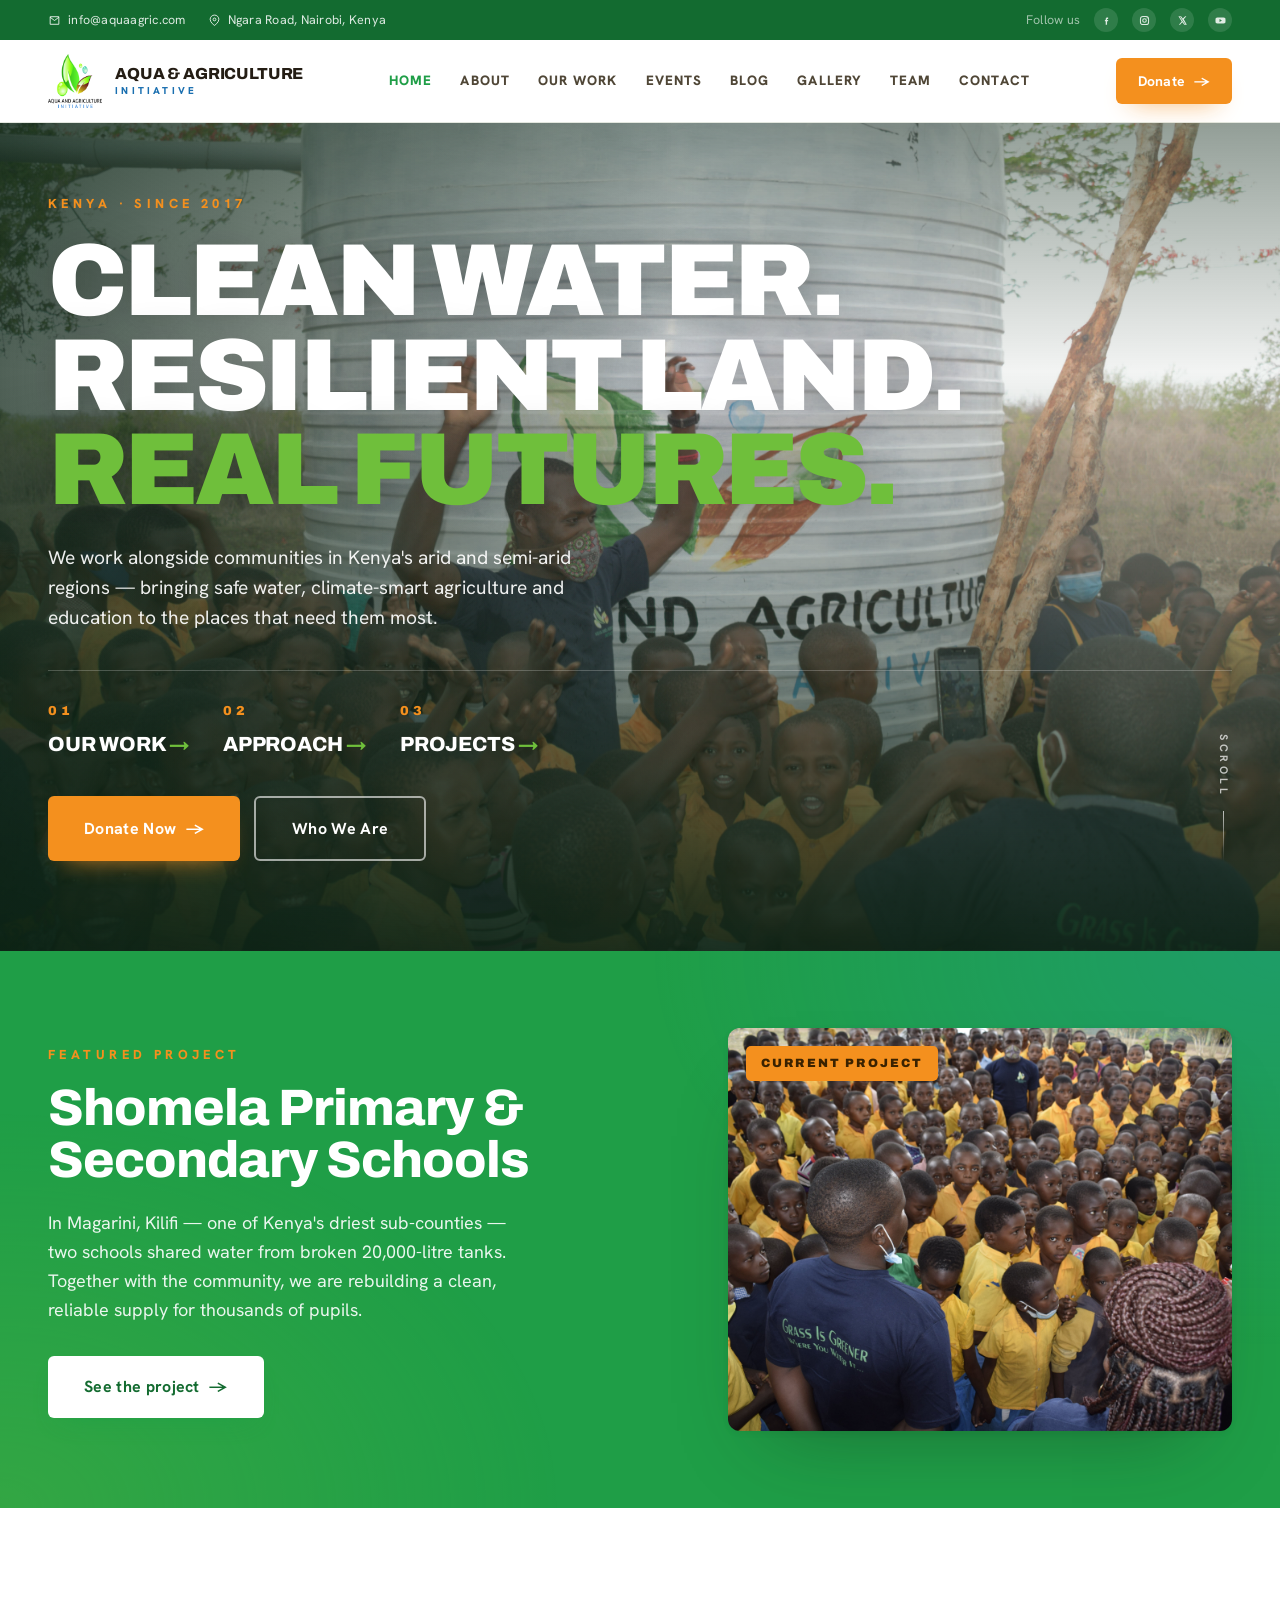
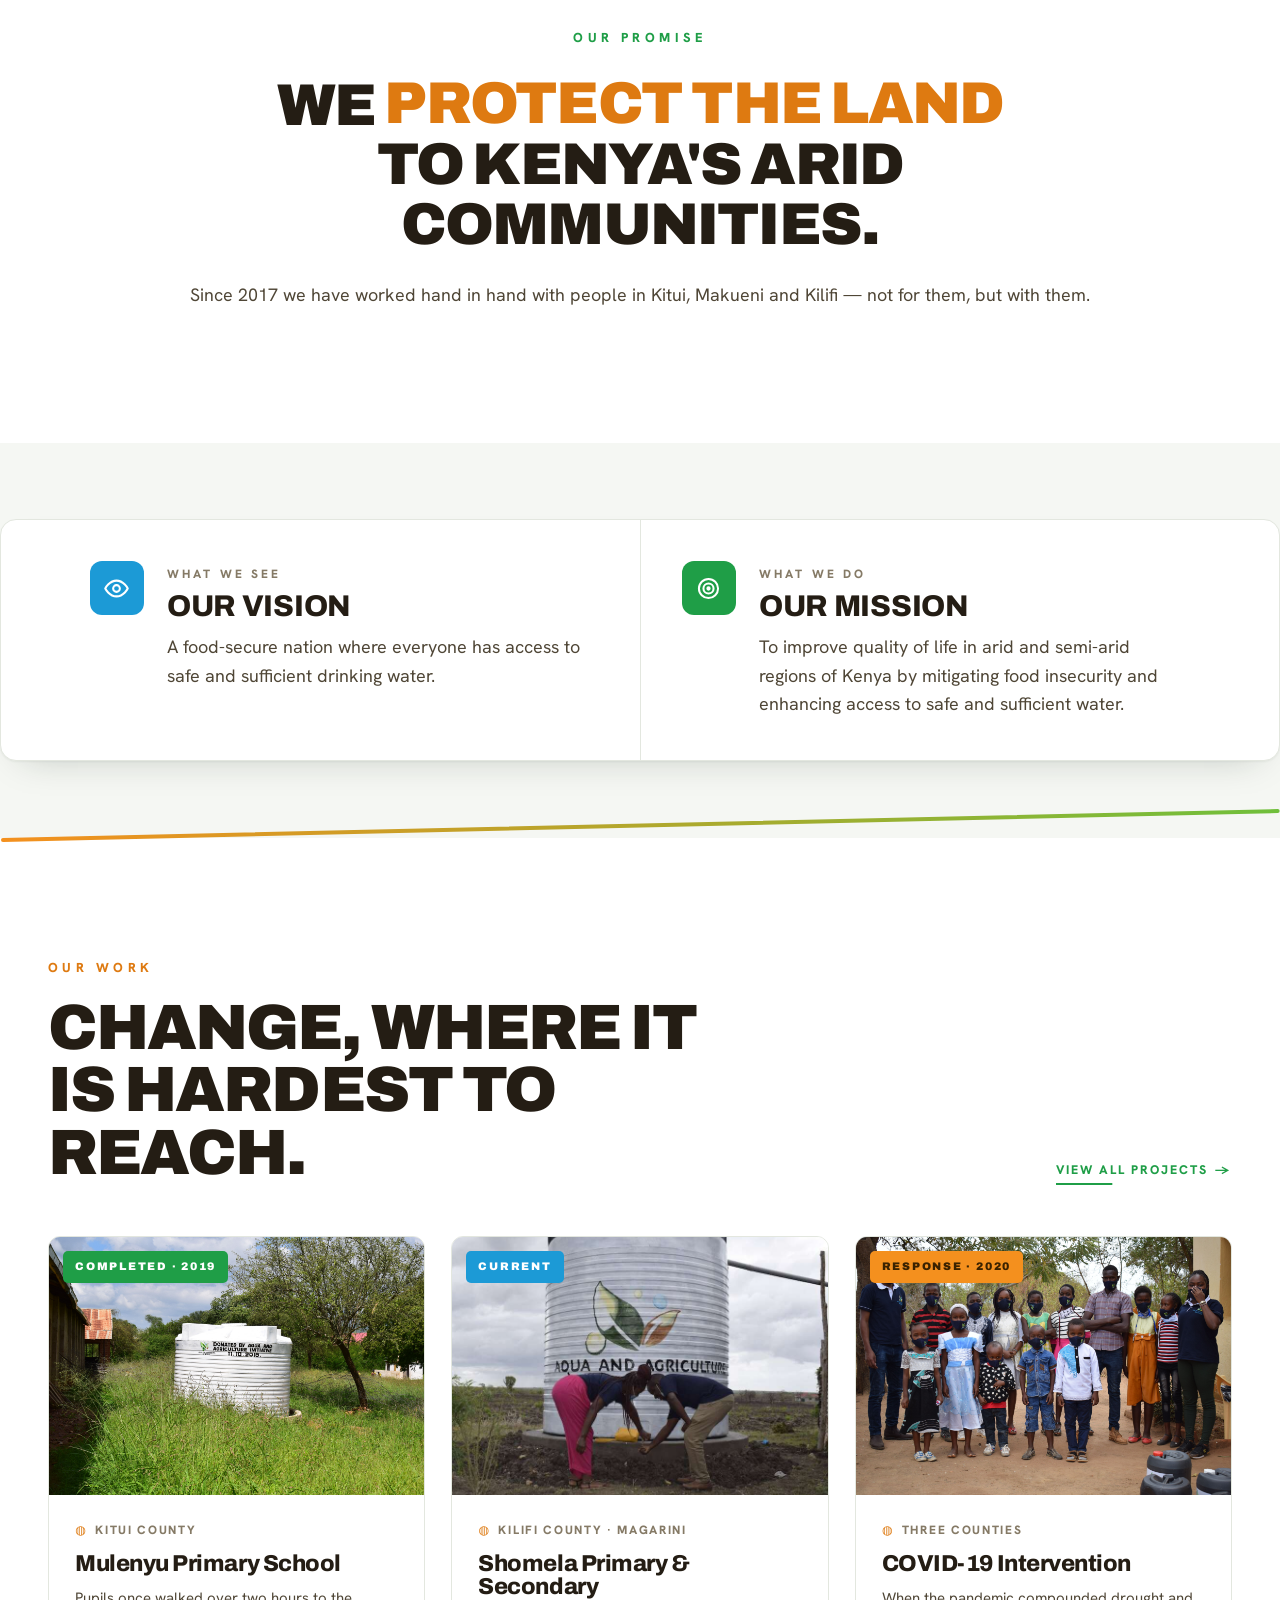
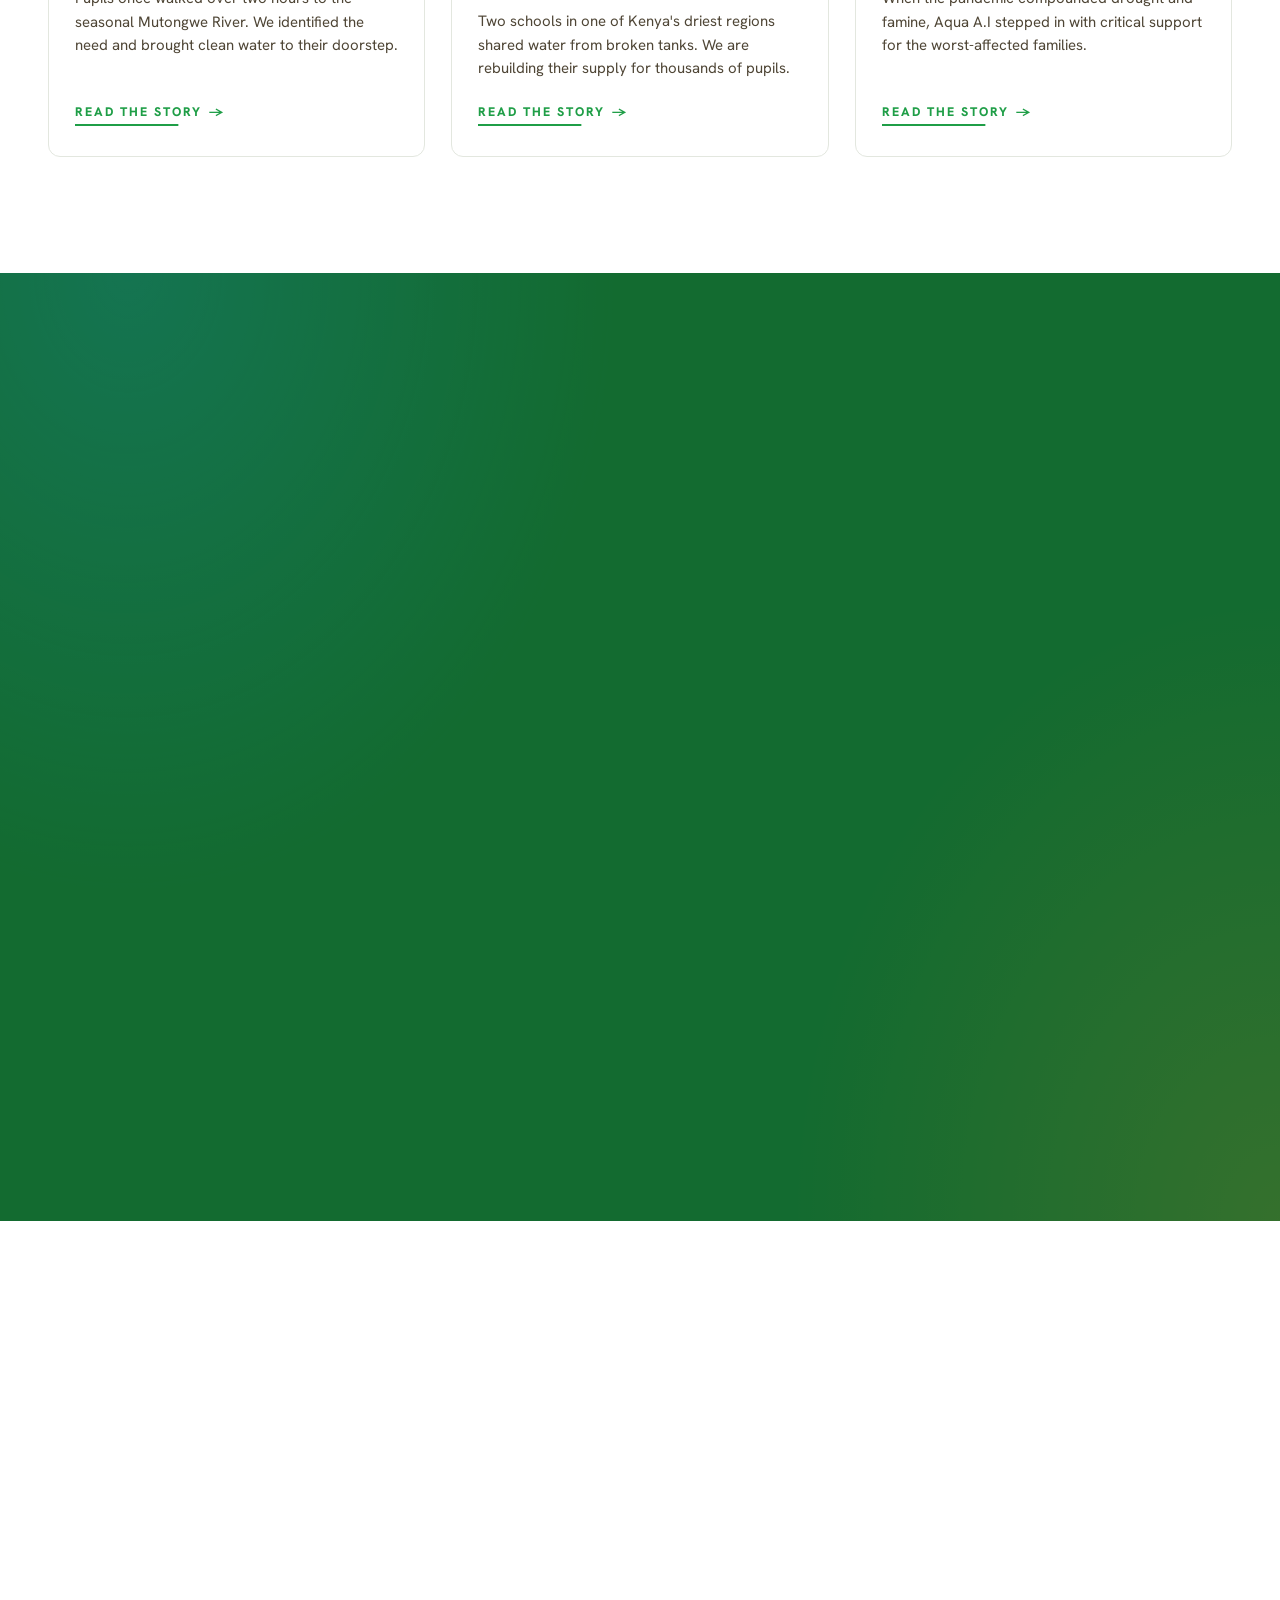
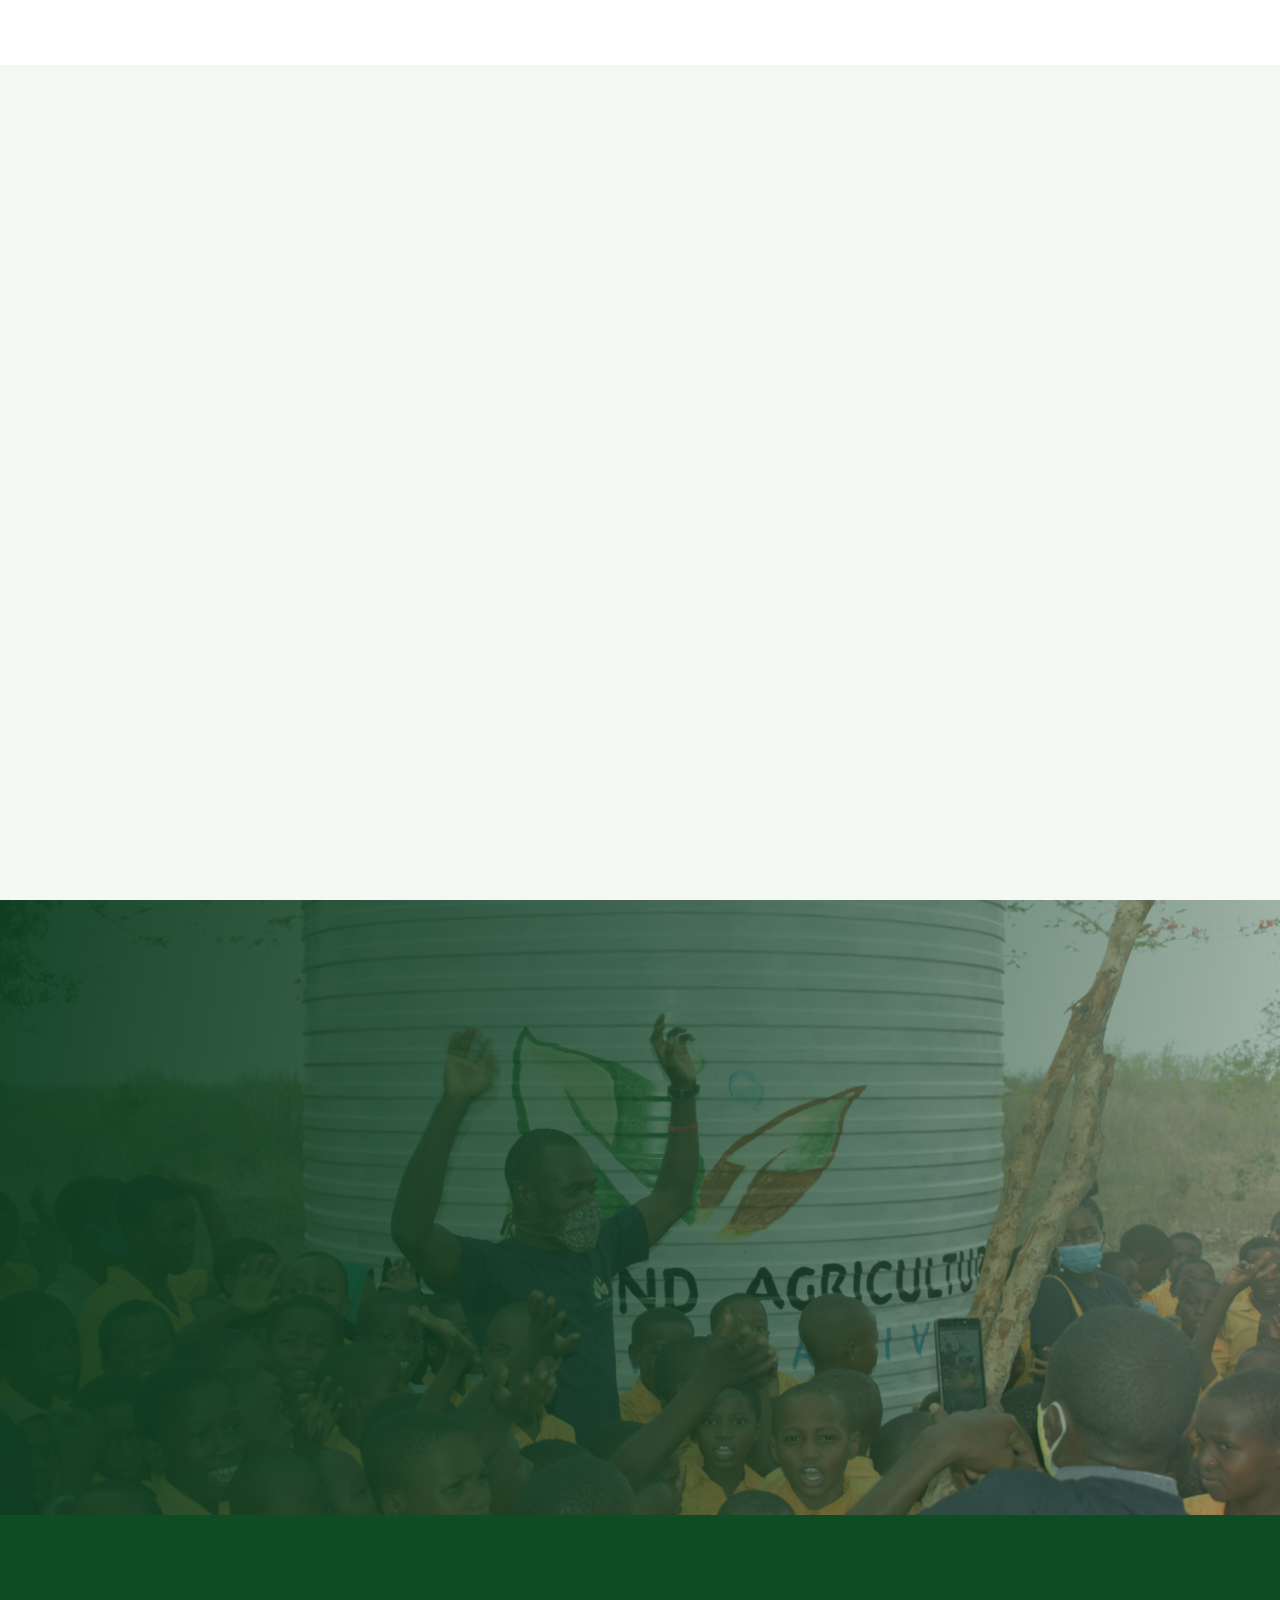
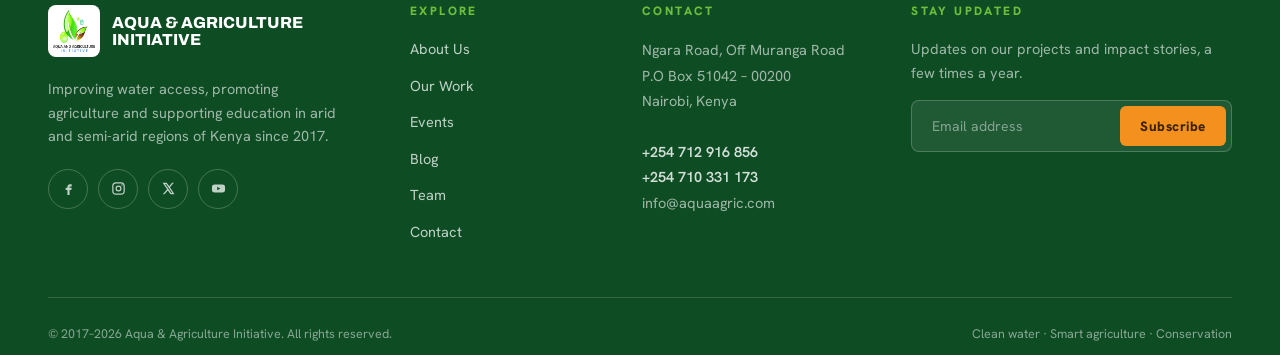
==== commit e8e0ac5e: "Left-align CTA band kickers and remove broken apple-touch-icon links Left-align the kicker labels on" ====
--- a/index.html
+++ b/index.html
@@ -10,7 +10,6 @@
 <meta property="og:description" content="Bringing clean water, climate-smart agriculture and education to Kenya's arid communities since 2017.">
 <meta property="og:type" content="website">
 <link rel="icon" type="image/png" href="assets/img/favicon.png">
-<link rel="apple-touch-icon" href="assets/img/apple-touch-icon.png">
 <link href="assets/vendor/bootstrap-icons/bootstrap-icons.css" rel="stylesheet">
 <link rel="stylesheet" href="assets/css/style.css">
 </head>
--- a/assets/css/style.css
+++ b/assets/css/style.css
@@ -569,7 +569,7 @@
   radial-gradient(70% 130% at 0% 0%,rgba(28,154,214,.4),transparent 55%),
   radial-gradient(70% 130% at 100% 100%,rgba(244,144,30,.32),transparent 55%);}
 .cta-band .wrap{position:relative;text-align:left;padding-block:clamp(56px,7vw,96px)}
-.cta-band .kicker{display:block;text-align:center}
+.cta-band .kicker{display:block;text-align:left}
 .cta-band h2{color:#fff;font-size:clamp(30px,4.4vw,56px)}
 .cta-band p{color:rgba(255,255,255,.9);max-width:54ch;margin:18px 0 30px;font-size:18px;line-height:1.55}
 .cta-band .cta-actions{justify-content:flex-start}
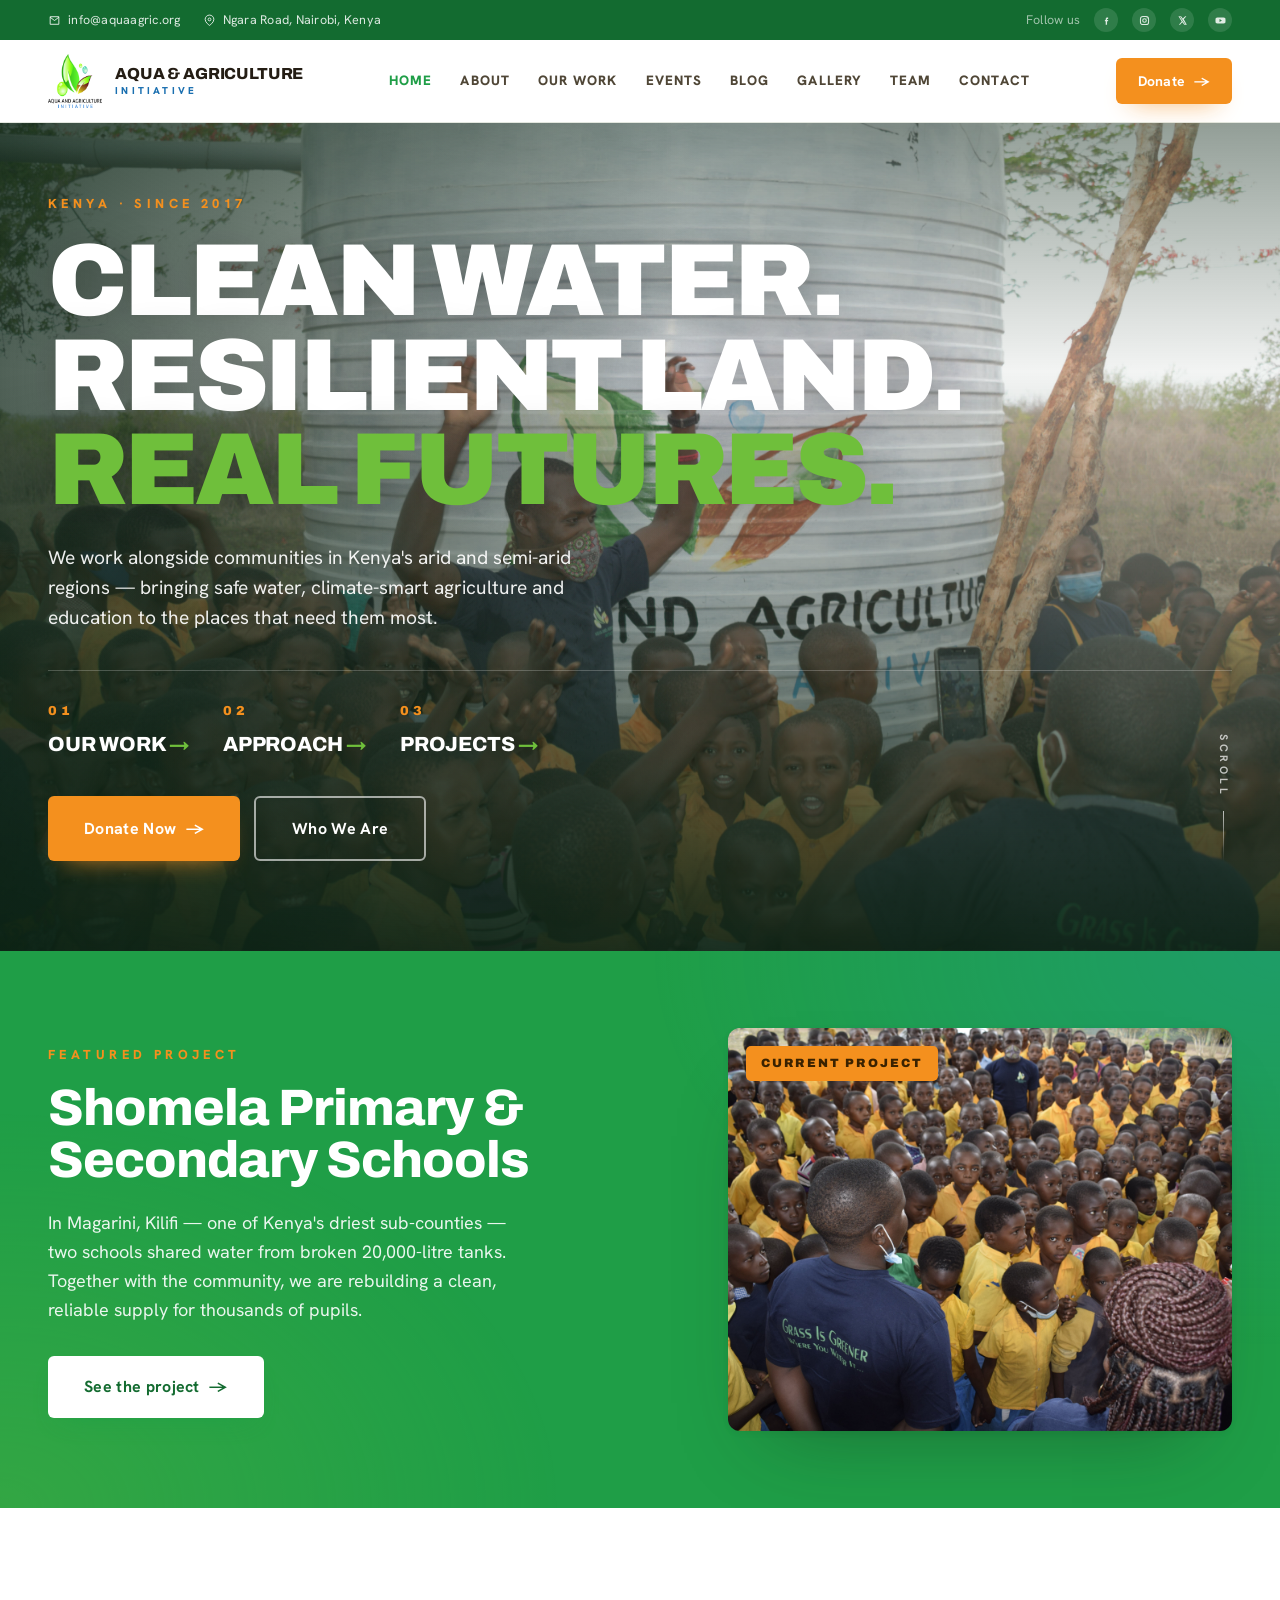
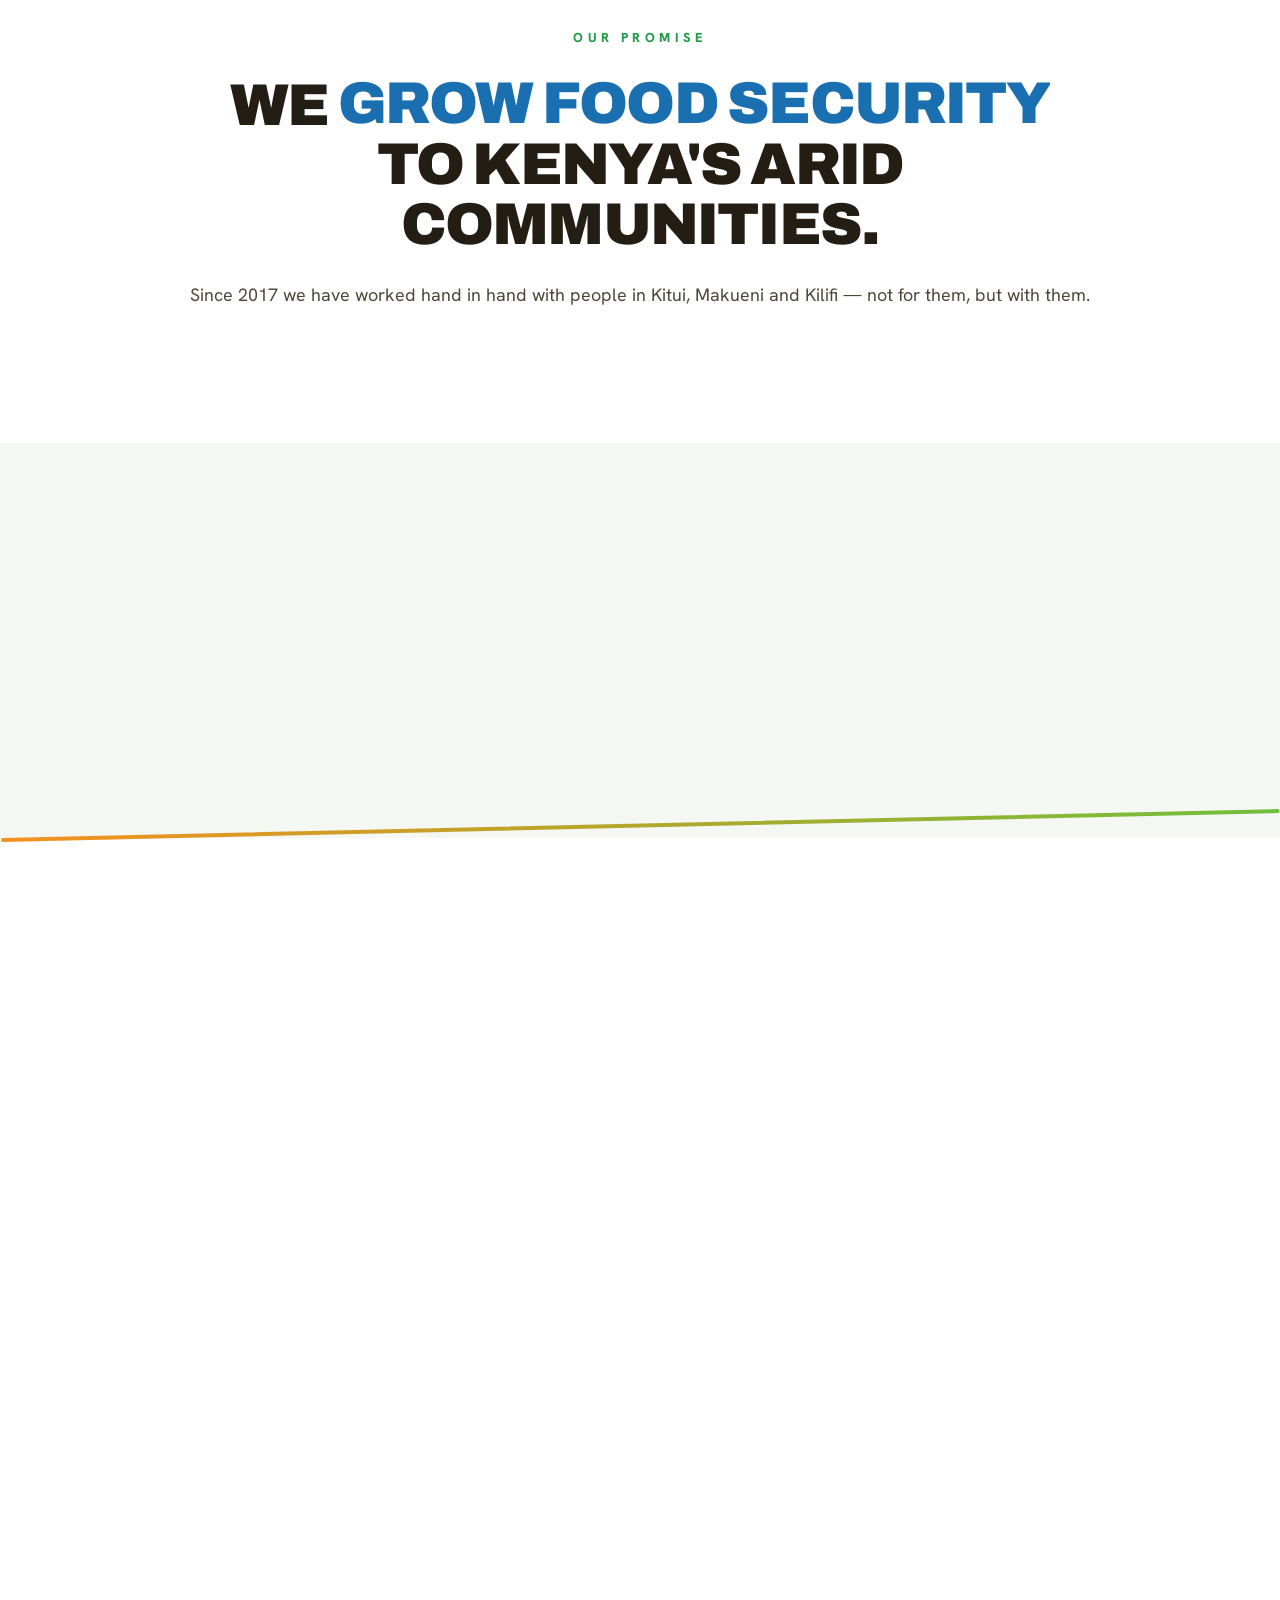
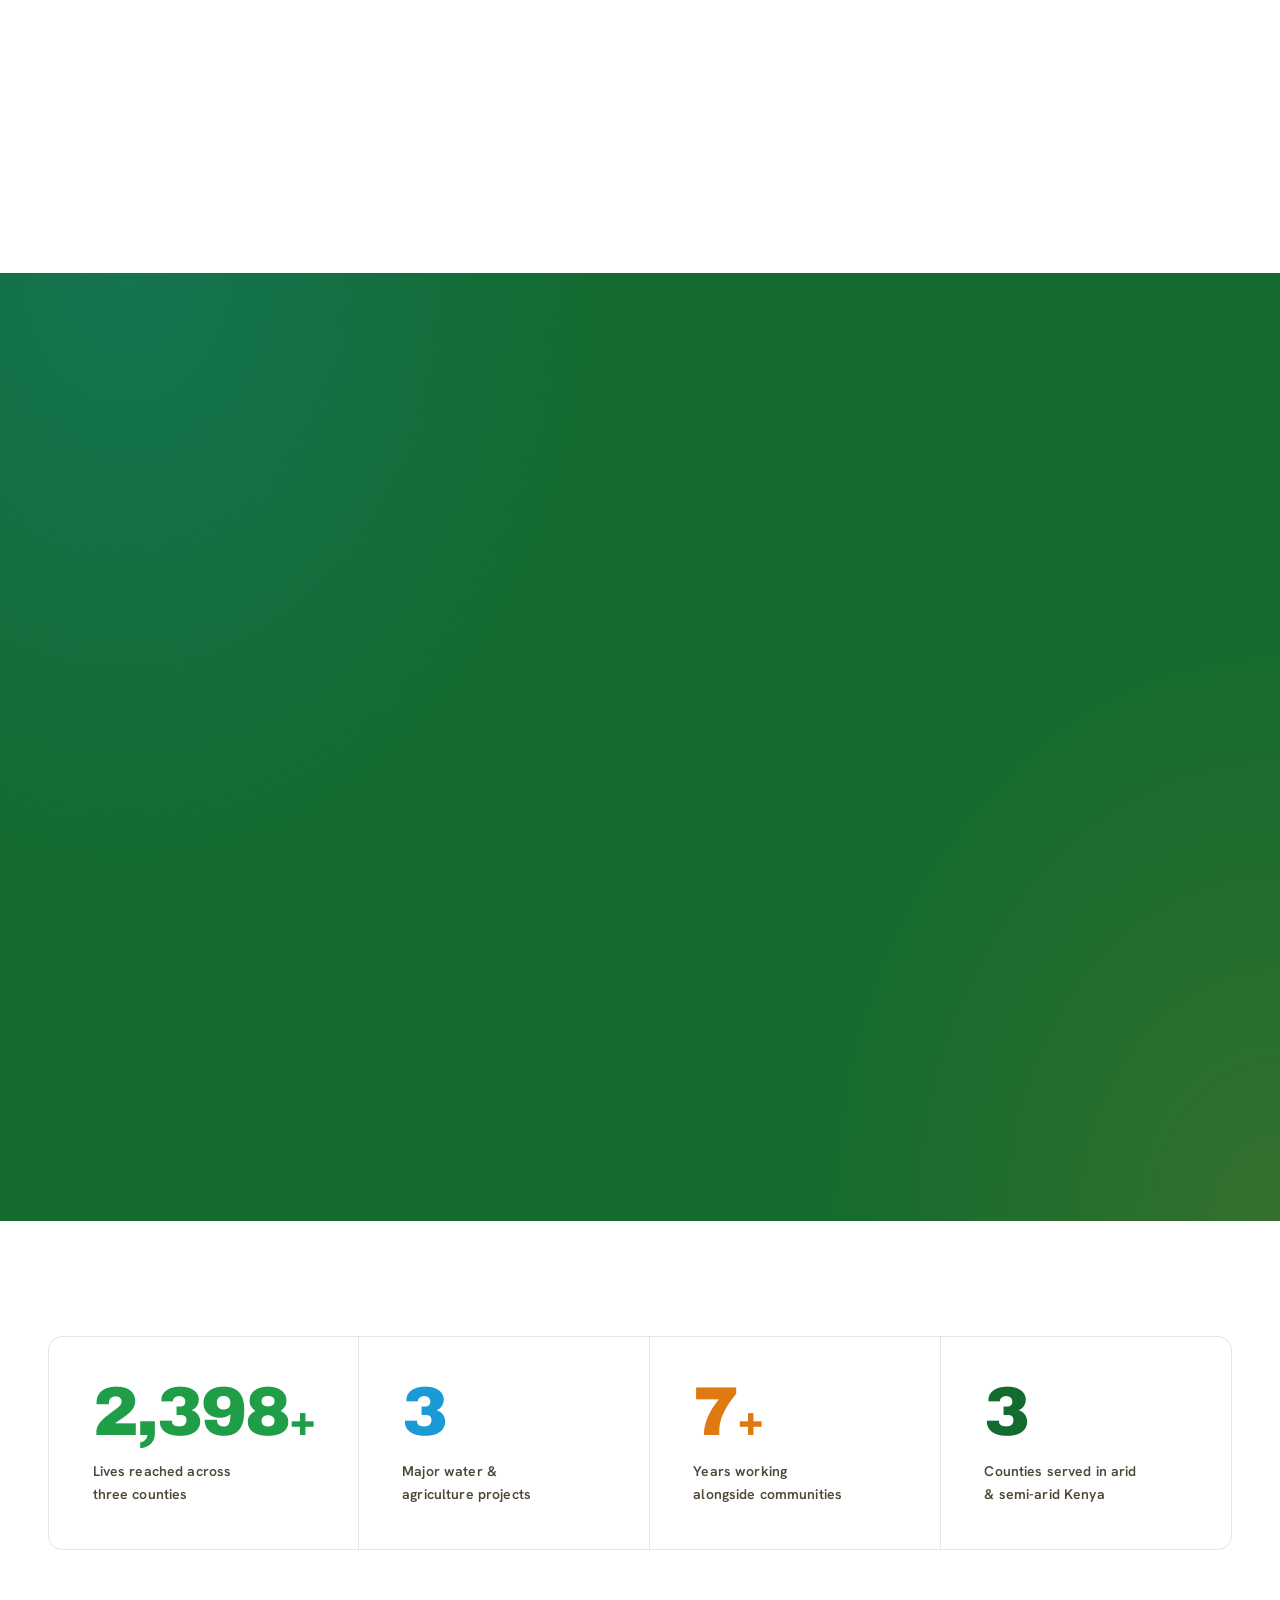
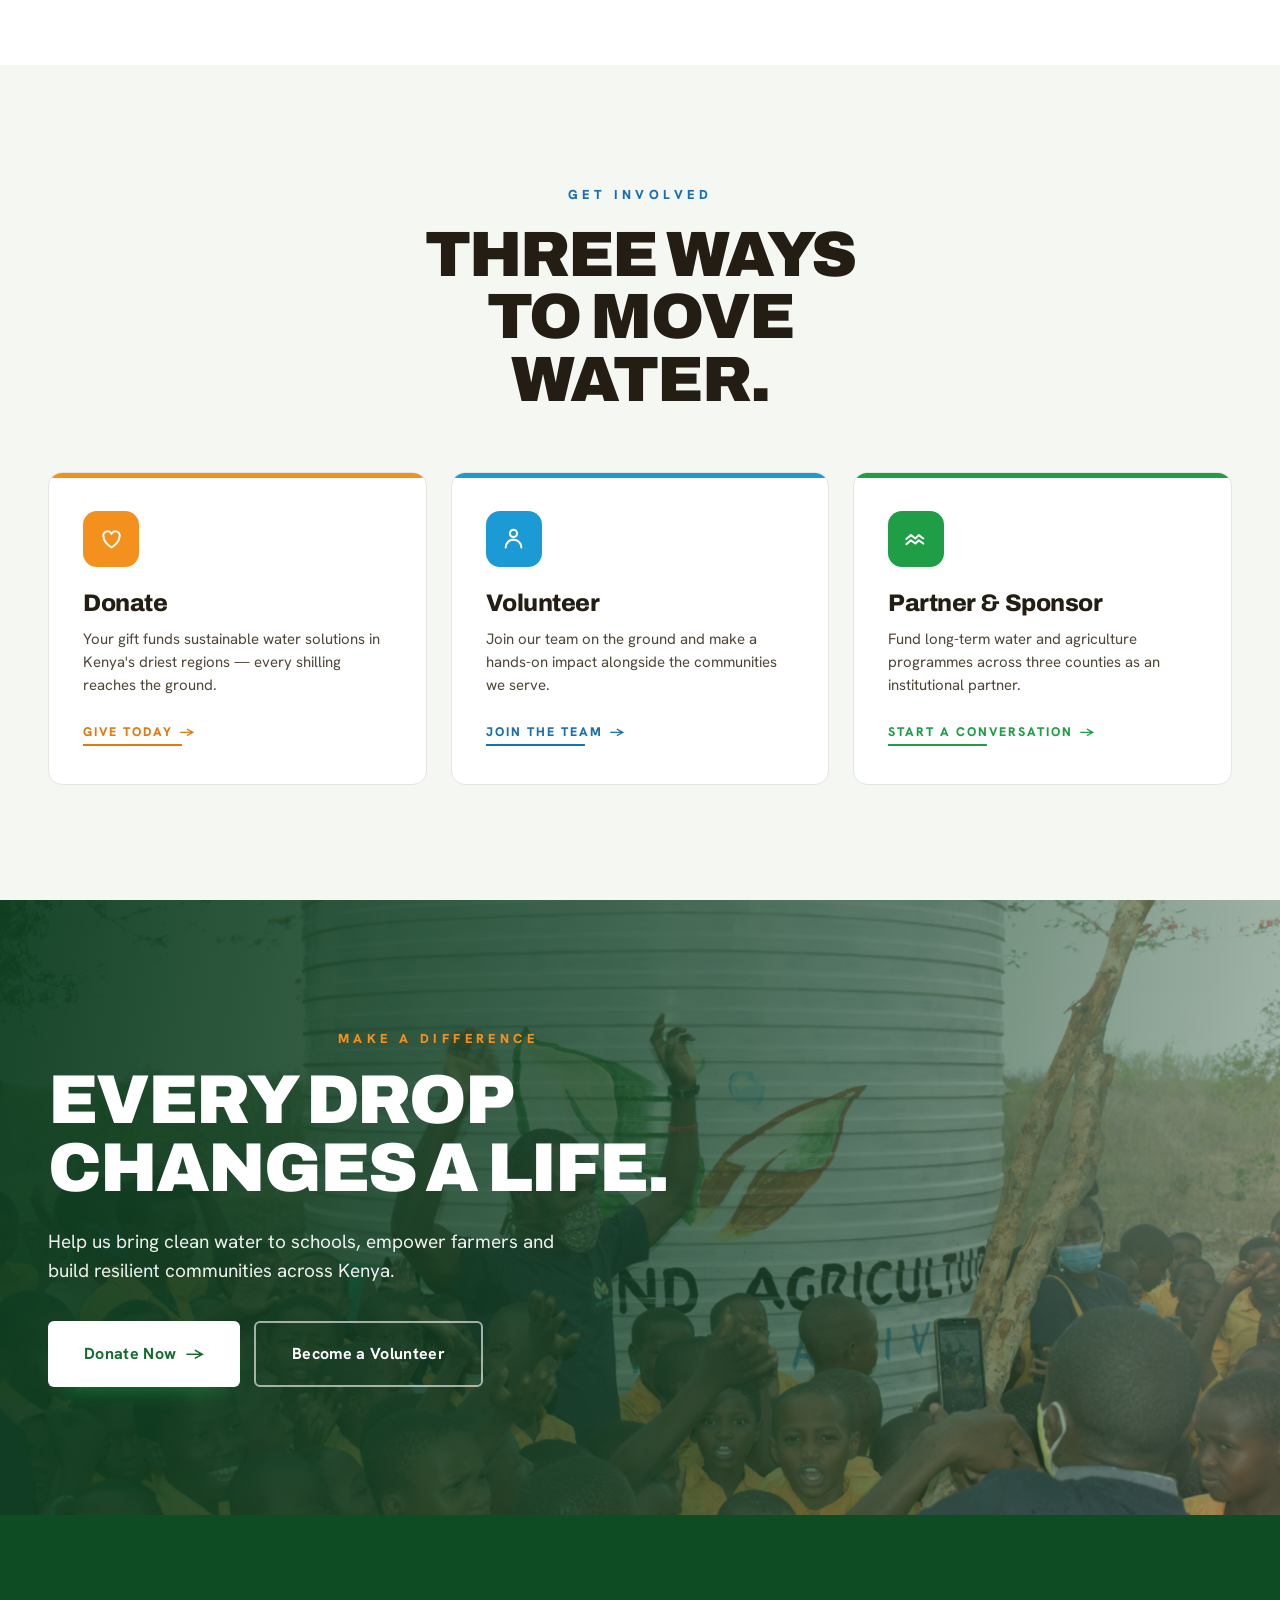
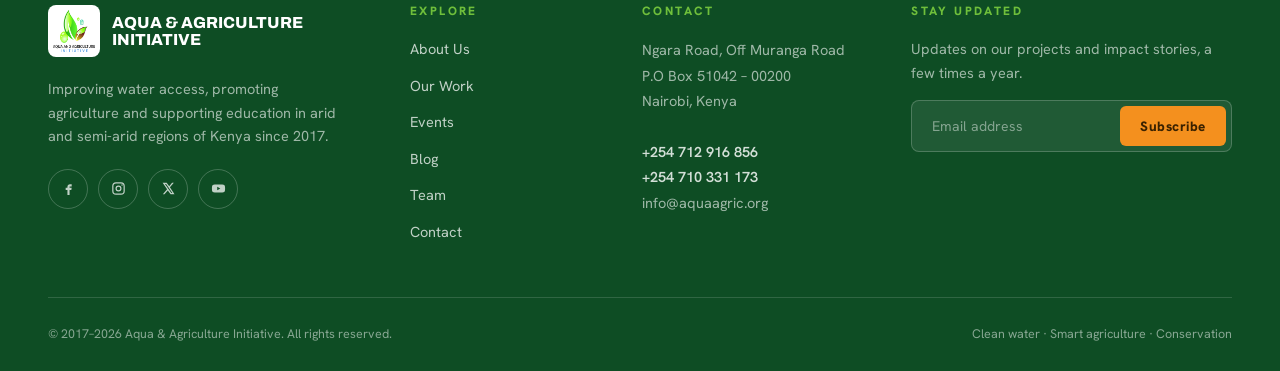
==== commit 9a4e49f4: "Improve mobile responsiveness and fix email domain Hide topbar follow label on small screens, shrink" ====
--- a/index.html
+++ b/index.html
@@ -18,7 +18,7 @@
 <!-- ===================== TOP BAR ===================== -->
 <div class="topbar">
   <div class="tb-left">
-    <span class="it"><svg viewBox="0 0 24 24" fill="none" stroke="currentColor" stroke-width="1.8"><path d="M4 5h16v14H4z"/><path d="m4 6 8 6 8-6"/></svg> info@aquaagric.com</span>
+    <span class="it"><svg viewBox="0 0 24 24" fill="none" stroke="currentColor" stroke-width="1.8"><path d="M4 5h16v14H4z"/><path d="m4 6 8 6 8-6"/></svg> info@aquaagric.org</span>
     <span class="it addr"><svg viewBox="0 0 24 24" fill="none" stroke="currentColor" stroke-width="1.8"><path d="M20 10c0 6-8 11-8 11s-8-5-8-11a8 8 0 0 1 16 0Z"/><circle cx="12" cy="10" r="2.6"/></svg> Ngara Road, Nairobi, Kenya</span>
   </div>
   <div class="tb-right">
@@ -302,7 +302,7 @@
           Nairobi, Kenya<br><br>
           <b>+254 712 916 856</b><br>
           <b>+254 710 331 173</b><br>
-          info@aquaagric.com
+          info@aquaagric.org
         </address>
       </div>
       <div>
--- a/assets/css/style.css
+++ b/assets/css/style.css
@@ -130,7 +130,7 @@
 .topbar .tb-right{display:flex;gap:14px;align-items:center}
 .topbar .tb-right a{display:grid;place-items:center;width:24px;height:24px;border-radius:50%;background:rgba(255,255,255,.12)}
 .topbar svg{width:13px;height:13px}
-@media (max-width:760px){.topbar .tb-left .it.addr{display:none}}
+@media (max-width:760px){.topbar .tb-left .it.addr{display:none}.topbar .tb-right>span{display:none}}
 
 .nav{
   position:sticky;top:0;z-index:55;
@@ -594,7 +594,7 @@
 .foot .contact{font-size:14.5px;line-height:1.75;color:rgba(255,255,255,.6);font-style:normal}
 .foot .contact b{color:rgba(255,255,255,.82);font-weight:600}
 .news{display:flex;background:rgba(255,255,255,.08);border:1px solid rgba(255,255,255,.2);border-radius:8px;padding:5px;margin-top:16px}
-.news input{flex:1;background:none;border:none;outline:none;color:#fff;font-family:var(--body);font-size:14px;padding:11px 15px}
+.news input{flex:1;min-width:0;background:none;border:none;outline:none;color:#fff;font-family:var(--body);font-size:14px;padding:11px 15px}
 .news input::placeholder{color:rgba(255,255,255,.45)}
 .news button{background:var(--orange);color:#3a2200;border:none;border-radius:6px;padding:0 20px;font-weight:800;font-size:13.5px;letter-spacing:.04em}
 .foot-bot{display:flex;justify-content:space-between;align-items:center;gap:20px;flex-wrap:wrap;padding-block:26px;font-size:12.5px;color:rgba(255,255,255,.5)}
@@ -638,6 +638,7 @@
   .foot-top{grid-template-columns:1fr}
   .nav-cta .btn{display:none}
   .hero-actions .btn{flex:1;justify-content:center}
+  .hero h1.display{font-size:clamp(33px,8.5vw,46px)}
   .stat-grid{grid-template-columns:1fr}
   .stat + .stat{border-left:none;border-top:1px solid var(--line)}
 }
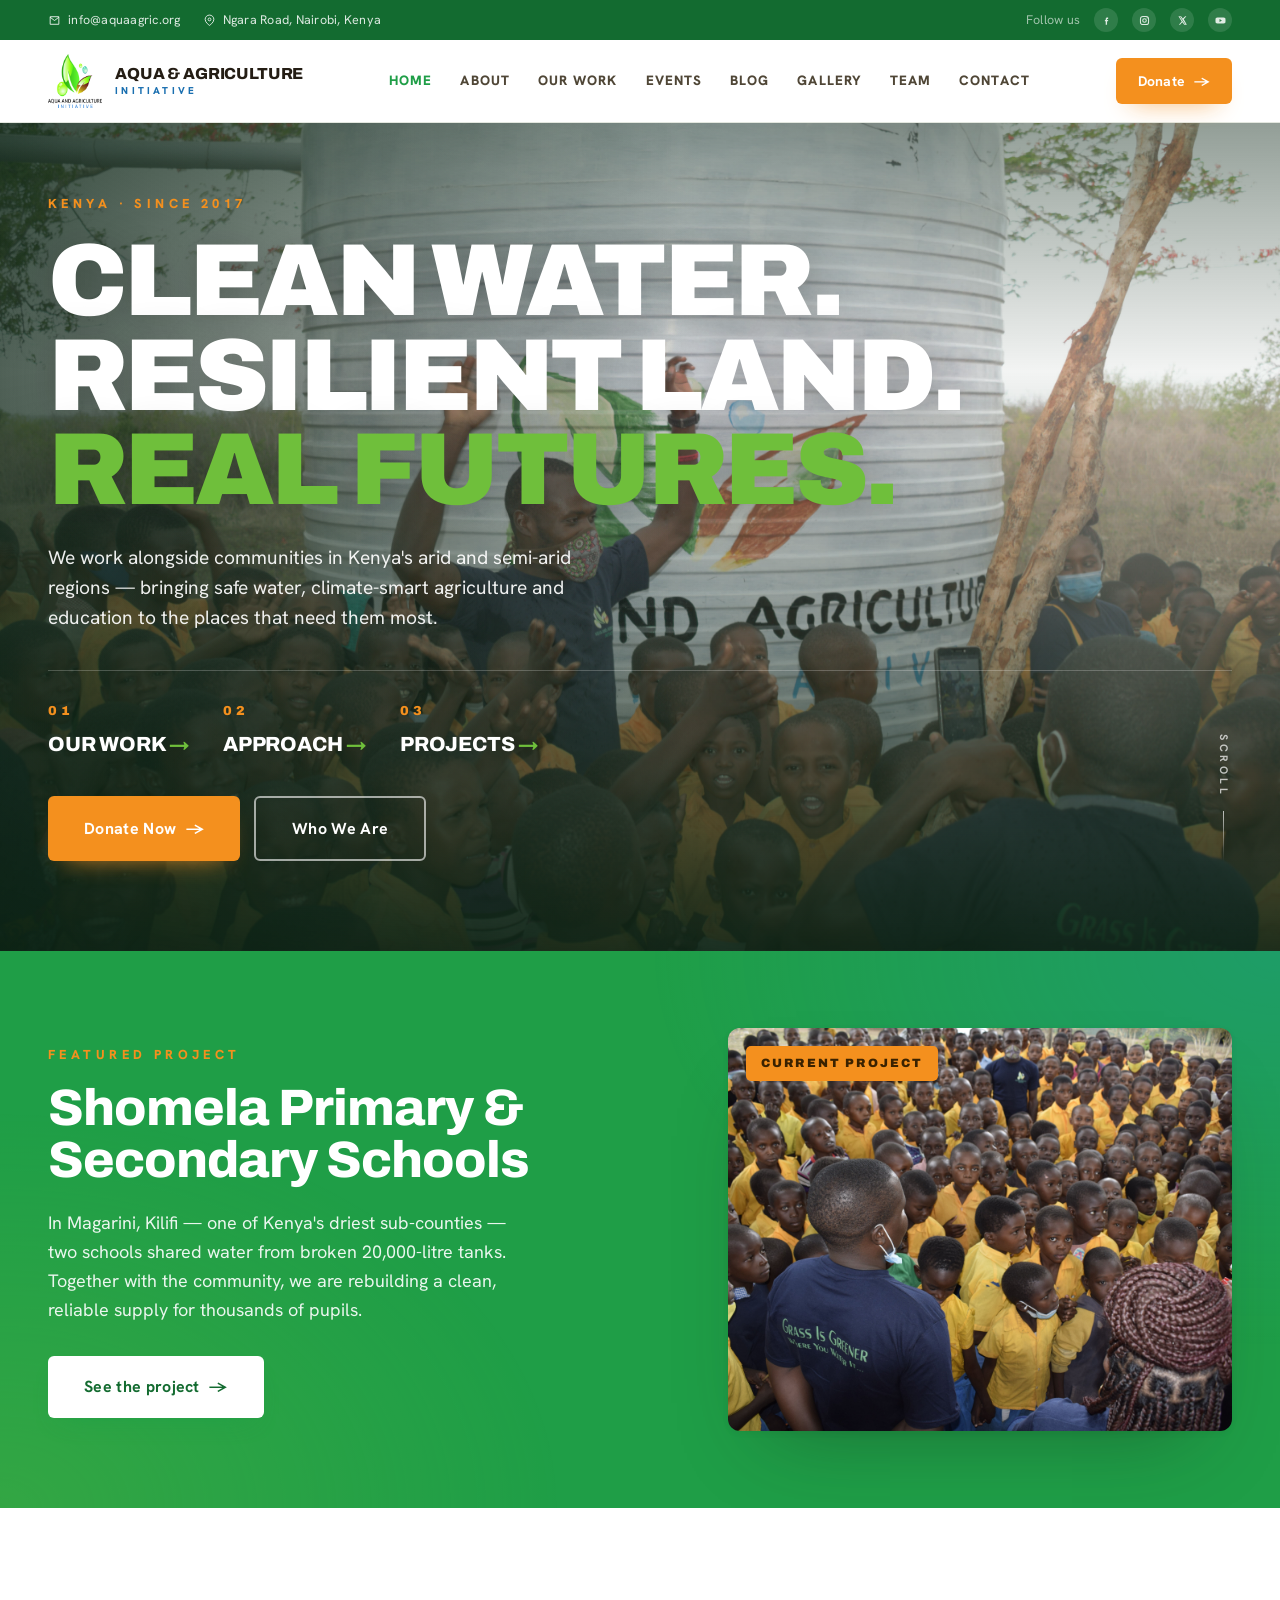
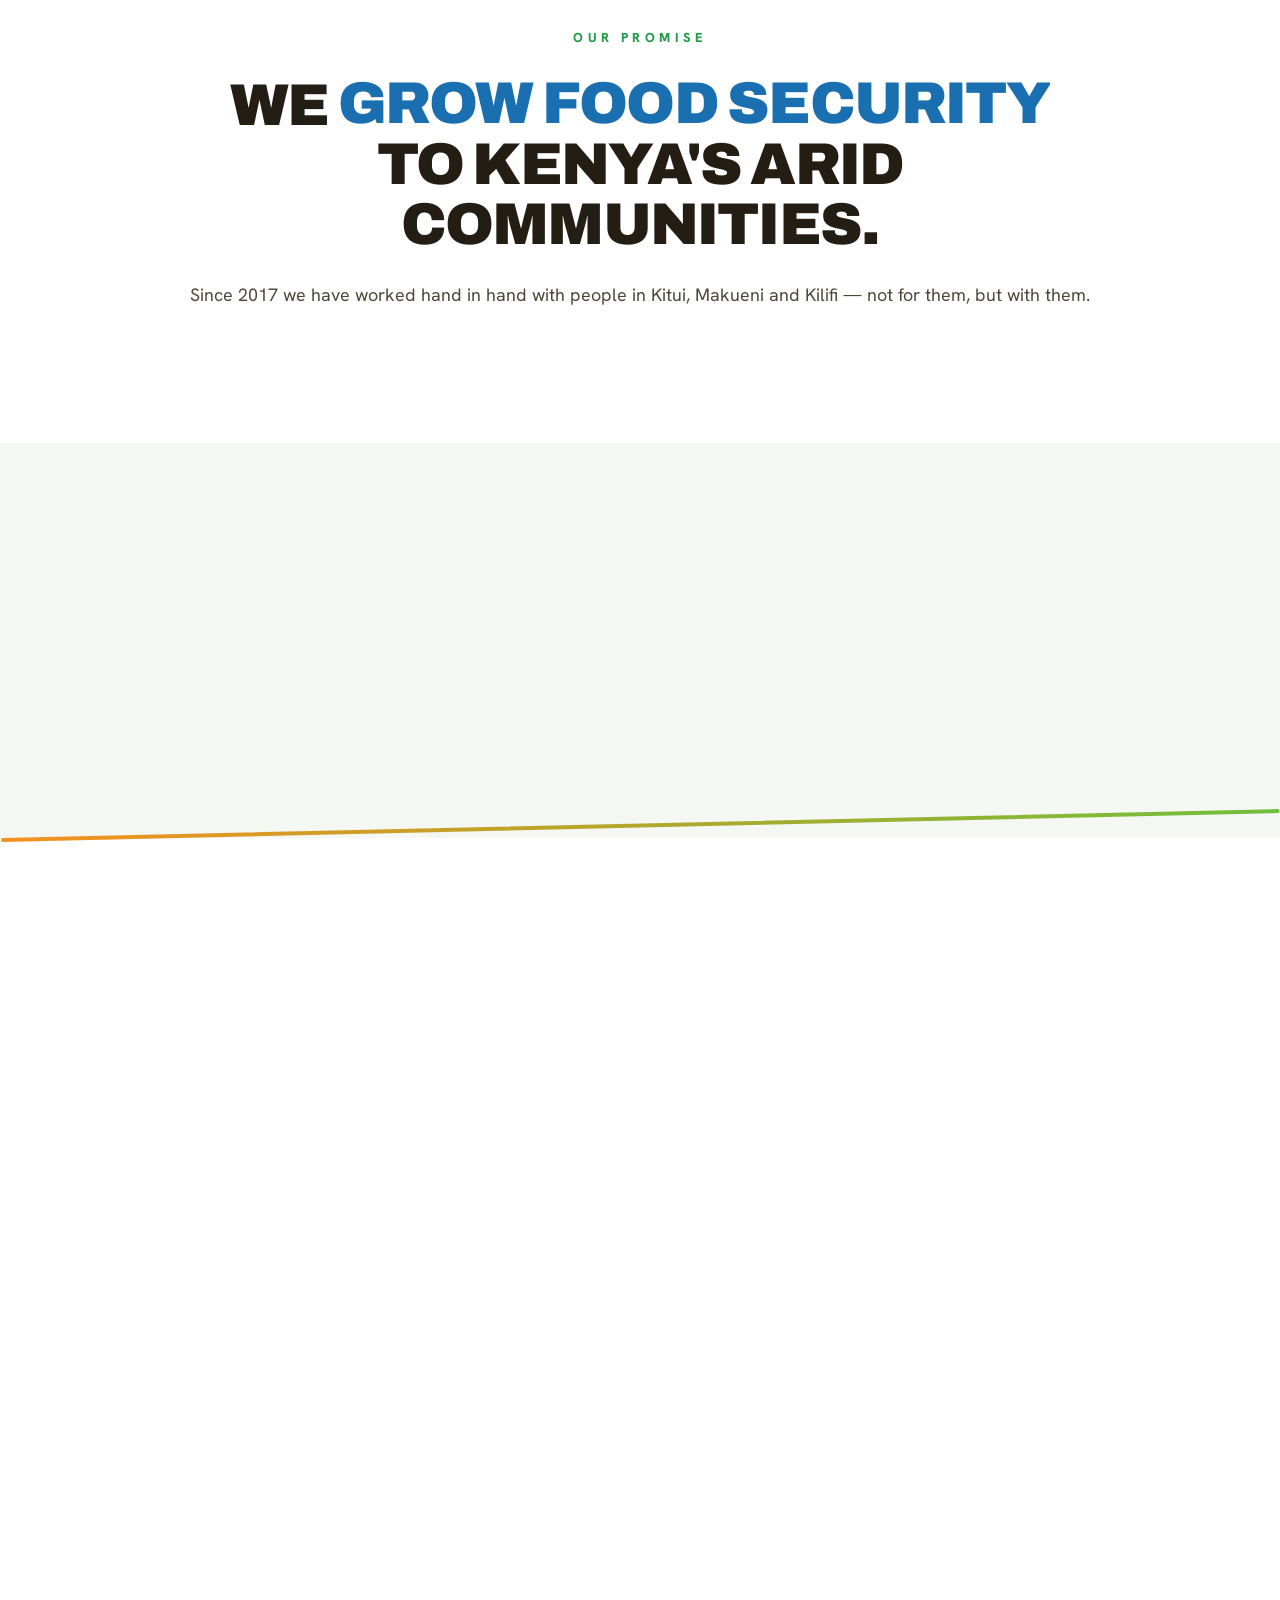
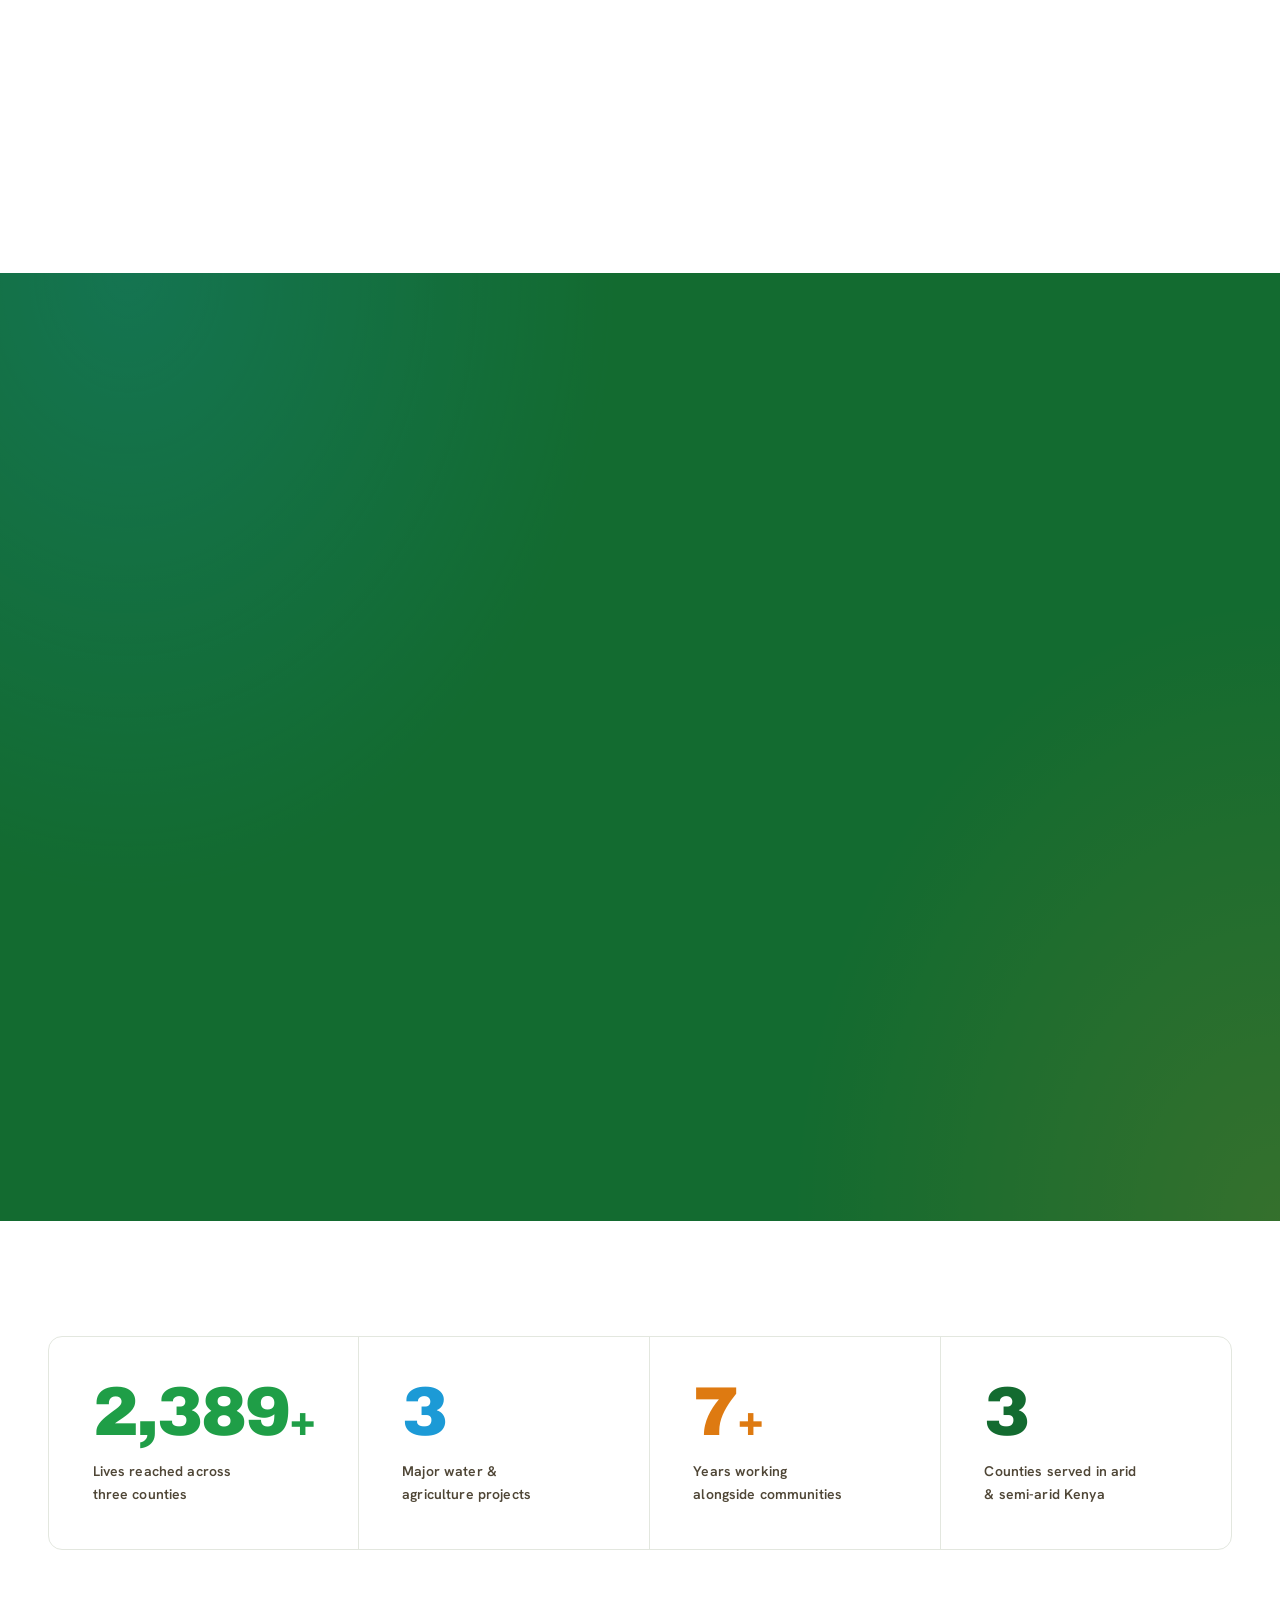
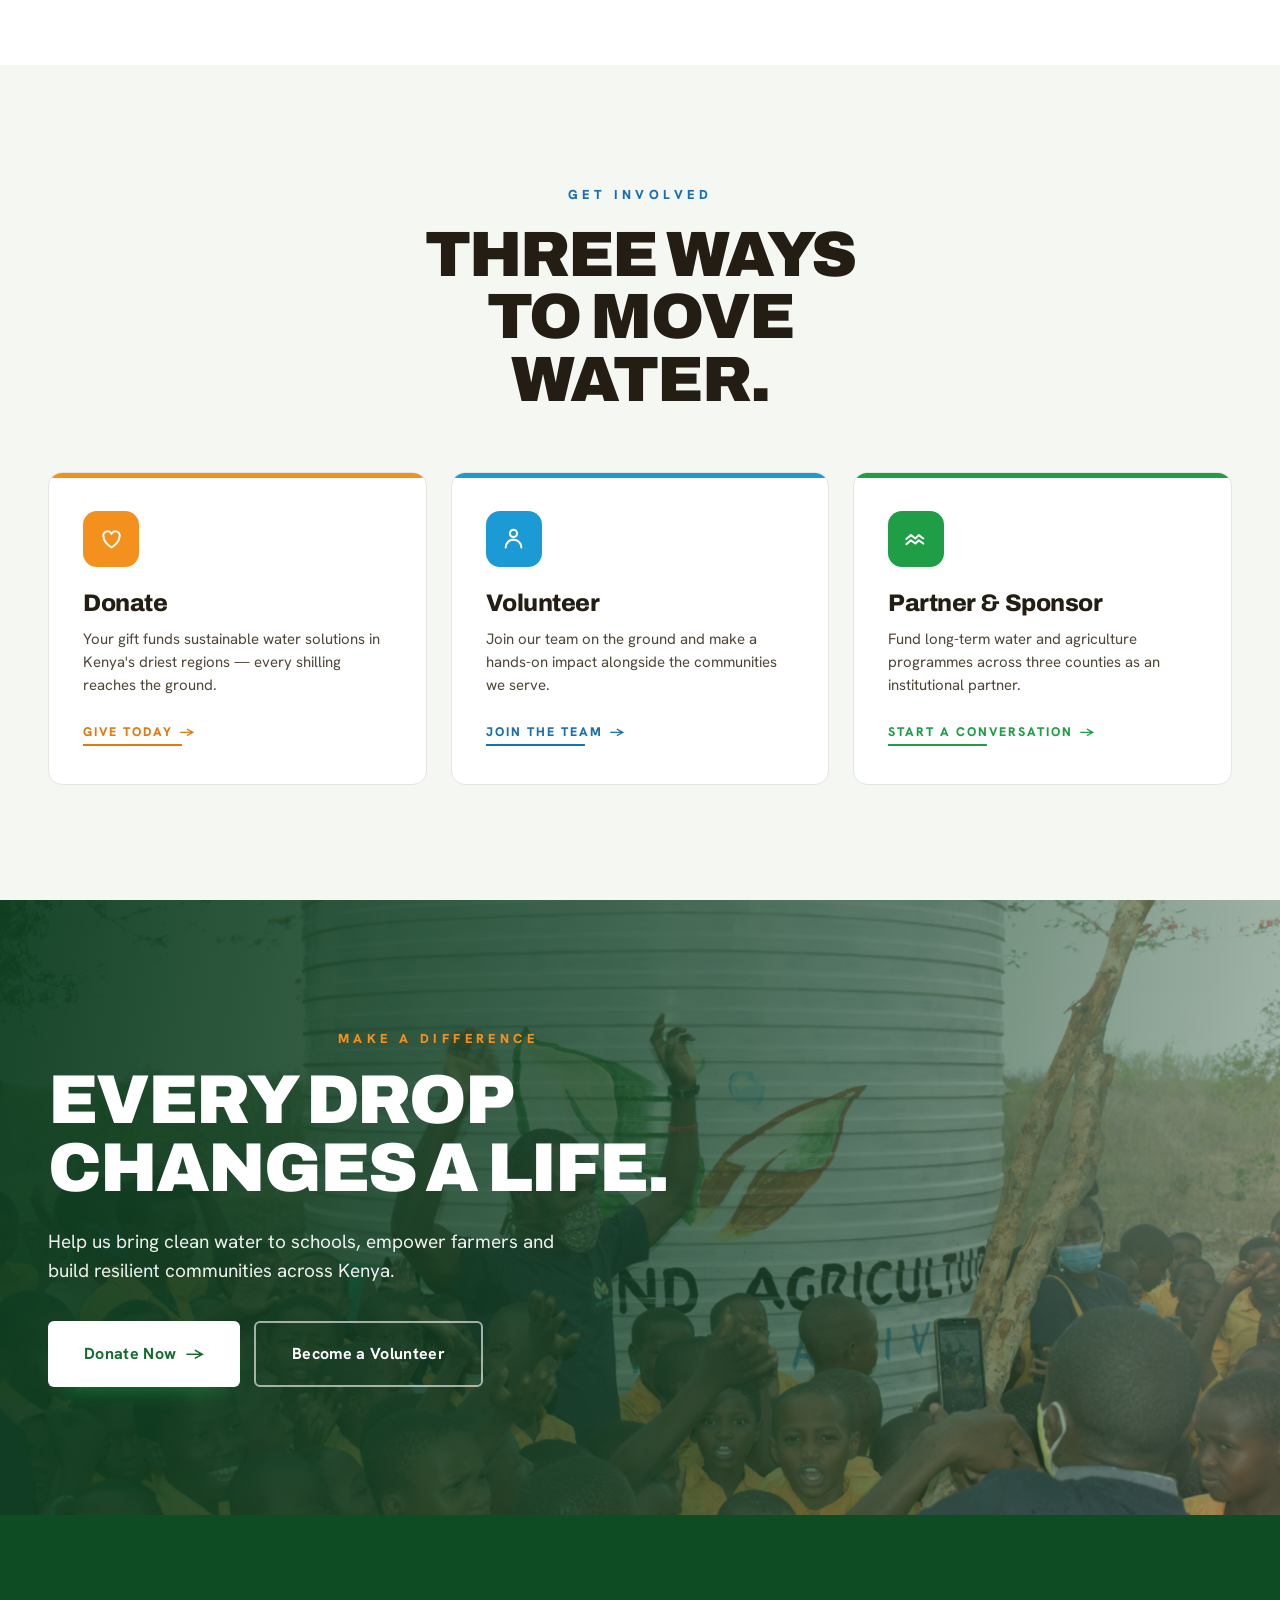
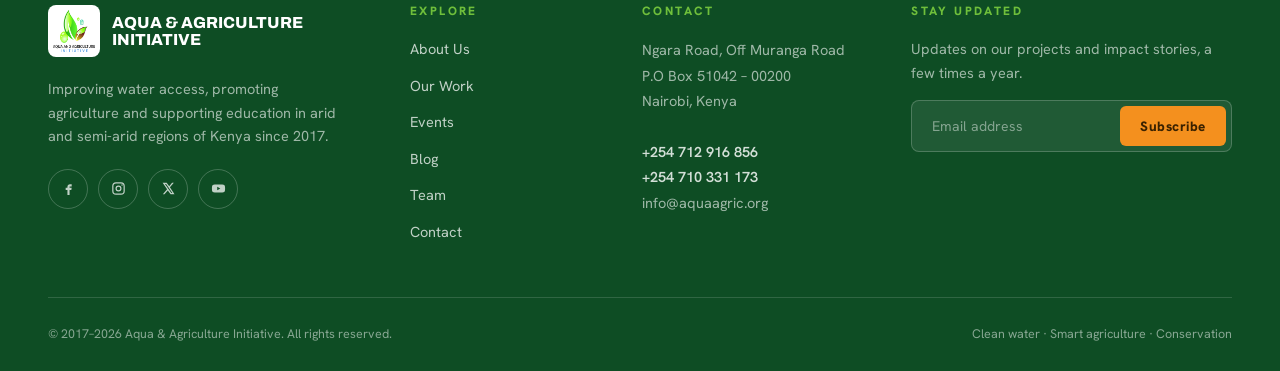
==== commit 8454b722: "Add social links and use clean extensionless internal URLs Wire Facebook and YouTube account links i" ====
--- a/index.html
+++ b/index.html
@@ -23,45 +23,45 @@
   </div>
   <div class="tb-right">
     <span style="opacity:.7">Follow us</span>
-    <a href="#" aria-label="Facebook"><svg viewBox="0 0 24 24" fill="currentColor"><path d="M13.5 9H15V6.6h-1.7c-1.6 0-2.8 1.2-2.8 2.8V11H9v2.4h1.5V20h2.5v-6.6h1.8l.4-2.4h-2.2V9.6c0-.3.3-.6.6-.6Z"/></svg></a>
+    <a href="https://www.facebook.com/towardsbetterenvironment" target="_blank" rel="noopener" aria-label="Facebook"><svg viewBox="0 0 24 24" fill="currentColor"><path d="M13.5 9H15V6.6h-1.7c-1.6 0-2.8 1.2-2.8 2.8V11H9v2.4h1.5V20h2.5v-6.6h1.8l.4-2.4h-2.2V9.6c0-.3.3-.6.6-.6Z"/></svg></a>
     <a href="#" aria-label="Instagram"><svg viewBox="0 0 24 24" fill="none" stroke="currentColor" stroke-width="1.9"><rect x="4.5" y="4.5" width="15" height="15" rx="4.5"/><circle cx="12" cy="12" r="3.3"/><circle cx="16.8" cy="7.2" r="1" fill="currentColor" stroke="none"/></svg></a>
     <a href="#" aria-label="X"><svg viewBox="0 0 24 24" fill="currentColor"><path d="M17 4h2.2l-4.8 5.5L20 20h-4.8l-3.5-4.6L7.5 20H5.3l5.2-6L4.5 4h4.9l3.1 4.2L17 4Zm-.8 14.6h1.2L8 5.3H6.7l9.5 13.3Z"/></svg></a>
-    <a href="#" aria-label="YouTube"><svg viewBox="0 0 24 24" fill="currentColor"><path d="M21 8.4a2.4 2.4 0 0 0-1.7-1.7C17.8 6.3 12 6.3 12 6.3s-5.8 0-7.3.4A2.4 2.4 0 0 0 3 8.4 25 25 0 0 0 2.7 12 25 25 0 0 0 3 15.6a2.4 2.4 0 0 0 1.7 1.7c1.5.4 7.3.4 7.3.4s5.8 0 7.3-.4a2.4 2.4 0 0 0 1.7-1.7 25 25 0 0 0 .3-3.6 25 25 0 0 0-.3-3.6ZM10.2 14.6V9.4l4.4 2.6-4.4 2.6Z"/></svg></a>
+    <a href="https://www.youtube.com/@aquaandagricultureinitiati8191" target="_blank" rel="noopener" aria-label="YouTube"><svg viewBox="0 0 24 24" fill="currentColor"><path d="M21 8.4a2.4 2.4 0 0 0-1.7-1.7C17.8 6.3 12 6.3 12 6.3s-5.8 0-7.3.4A2.4 2.4 0 0 0 3 8.4 25 25 0 0 0 2.7 12 25 25 0 0 0 3 15.6a2.4 2.4 0 0 0 1.7 1.7c1.5.4 7.3.4 7.3.4s5.8 0 7.3-.4a2.4 2.4 0 0 0 1.7-1.7 25 25 0 0 0 .3-3.6 25 25 0 0 0-.3-3.6ZM10.2 14.6V9.4l4.4 2.6-4.4 2.6Z"/></svg></a>
   </div>
 </div>
 
 <!-- ===================== NAV ===================== -->
 <header class="nav" id="nav">
-  <a class="brand" href="index.html" aria-label="Aqua and Agriculture Initiative home">
+  <a class="brand" href="./" aria-label="Aqua and Agriculture Initiative home">
     <img src="assets/img/logo_top.png" alt="Aqua &amp; Agriculture Initiative">
     <span class="bt"><b>Aqua &amp; Agriculture</b><span>Initiative</span></span>
   </a>
   <nav class="nav-links" aria-label="Primary">
-    <a class="active" href="index.html">Home</a>
-    <a href="about.html">About</a>
-    <a href="projects.html">Our Work</a>
-    <a href="events.html">Events</a>
-    <a href="blog.html">Blog</a>
-    <a href="gallery.html">Gallery</a>
-    <a href="team.html">Team</a>
-    <a href="contact.html">Contact</a>
+    <a class="active" href="./">Home</a>
+    <a href="about">About</a>
+    <a href="projects">Our Work</a>
+    <a href="events">Events</a>
+    <a href="blog">Blog</a>
+    <a href="gallery">Gallery</a>
+    <a href="team">Team</a>
+    <a href="contact">Contact</a>
   </nav>
   <div class="nav-cta">
-    <a class="btn orange" href="action.html">Donate <span class="arr">→</span></a>
+    <a class="btn orange" href="action">Donate <span class="arr">→</span></a>
     <button class="burger" aria-label="Open menu"><span></span><span></span><span></span></button>
   </div>
 </header>
 
 <div class="mobile-sheet" id="sheet">
-  <a class="active" href="index.html">Home</a>
-  <a href="about.html">About</a>
-  <a href="projects.html">Our Work</a>
-  <a href="events.html">Events</a>
-  <a href="blog.html">Blog</a>
-  <a href="gallery.html">Gallery</a>
-  <a href="team.html">Team</a>
-  <a href="contact.html">Contact</a>
-  <a class="btn orange" href="action.html" style="margin-top:14px;justify-content:center">Donate Now <span class="arr">→</span></a>
+  <a class="active" href="./">Home</a>
+  <a href="about">About</a>
+  <a href="projects">Our Work</a>
+  <a href="events">Events</a>
+  <a href="blog">Blog</a>
+  <a href="gallery">Gallery</a>
+  <a href="team">Team</a>
+  <a href="contact">Contact</a>
+  <a class="btn orange" href="action" style="margin-top:14px;justify-content:center">Donate Now <span class="arr">→</span></a>
 </div>
 
 <!-- ===================== HERO ===================== -->
@@ -74,13 +74,13 @@
     <h1 class="display">Clean water.<br>Resilient land.<br><span class="w">Real futures.</span></h1>
     <p>We work alongside communities in Kenya's arid and semi-arid regions — bringing safe water, climate-smart agriculture and education to the places that need them most.</p>
     <div class="hero-tabs">
-      <a class="hero-tab" href="projects.html"><span class="n">01</span><span class="t">Our Work <span class="arr">→</span></span></a>
-      <a class="hero-tab" href="about.html"><span class="n">02</span><span class="t">Approach <span class="arr">→</span></span></a>
-      <a class="hero-tab" href="projects.html"><span class="n">03</span><span class="t">Projects <span class="arr">→</span></span></a>
+      <a class="hero-tab" href="projects"><span class="n">01</span><span class="t">Our Work <span class="arr">→</span></span></a>
+      <a class="hero-tab" href="about"><span class="n">02</span><span class="t">Approach <span class="arr">→</span></span></a>
+      <a class="hero-tab" href="projects"><span class="n">03</span><span class="t">Projects <span class="arr">→</span></span></a>
     </div>
     <div class="hero-actions">
-      <a class="btn orange lg" href="action.html">Donate Now <span class="arr">→</span></a>
-      <a class="btn ghost on-dark lg" href="about.html">Who We Are</a>
+      <a class="btn orange lg" href="action">Donate Now <span class="arr">→</span></a>
+      <a class="btn ghost on-dark lg" href="about">Who We Are</a>
     </div>
   </div>
   <div class="scrollcue">Scroll</div>
@@ -93,7 +93,7 @@
       <span class="kicker">Featured Project</span>
       <h2>Shomela Primary &amp; Secondary Schools</h2>
       <p>In Magarini, Kilifi — one of Kenya's driest sub-counties — two schools shared water from broken 20,000-litre tanks. Together with the community, we are rebuilding a clean, reliable supply for thousands of pupils.</p>
-      <a class="btn on-dark lg" href="projects.html" style="--fg:var(--green-deep)">See the project <span class="arr">→</span></a>
+      <a class="btn on-dark lg" href="projects" style="--fg:var(--green-deep)">See the project <span class="arr">→</span></a>
     </div>
     <div class="ft-media rv d1">
       <span class="ribbon">Current Project</span>
@@ -144,7 +144,7 @@
         <span class="kicker orange">Our Work</span>
         <h2 class="h2">Change, where it is hardest to reach.</h2>
       </div>
-      <a class="alink rv d1" href="projects.html">View all projects <span class="arr">→</span></a>
+      <a class="alink rv d1" href="projects">View all projects <span class="arr">→</span></a>
     </div>
     <div class="proj-grid">
       <article class="proj rv">
@@ -153,7 +153,7 @@
           <span class="loc"><span class="pin">◍</span> Kitui County</span>
           <h3>Mulenyu Primary School</h3>
           <p>Pupils once walked over two hours to the seasonal Mutongwe River. We identified the need and brought clean water to their doorstep.</p>
-          <a class="alink" href="projects.html">Read the story <span class="arr">→</span></a>
+          <a class="alink" href="projects">Read the story <span class="arr">→</span></a>
         </div>
       </article>
       <article class="proj rv d1">
@@ -162,7 +162,7 @@
           <span class="loc"><span class="pin">◍</span> Kilifi County · Magarini</span>
           <h3>Shomela Primary &amp; Secondary</h3>
           <p>Two schools in one of Kenya's driest regions shared water from broken tanks. We are rebuilding their supply for thousands of pupils.</p>
-          <a class="alink" href="projects.html">Read the story <span class="arr">→</span></a>
+          <a class="alink" href="projects">Read the story <span class="arr">→</span></a>
         </div>
       </article>
       <article class="proj rv d2">
@@ -171,7 +171,7 @@
           <span class="loc"><span class="pin">◍</span> Three Counties</span>
           <h3>COVID-19 Intervention</h3>
           <p>When the pandemic compounded drought and famine, Aqua A.I stepped in with critical support for the worst-affected families.</p>
-          <a class="alink" href="projects.html">Read the story <span class="arr">→</span></a>
+          <a class="alink" href="projects">Read the story <span class="arr">→</span></a>
         </div>
       </article>
     </div>
@@ -235,19 +235,19 @@
         <div class="ic" aria-hidden="true"><svg viewBox="0 0 24 24" fill="none" stroke="currentColor" stroke-width="1.8" stroke-linecap="round" stroke-linejoin="round"><path d="M12 20s-7-4.3-7-9.3A3.7 3.7 0 0 1 12 8a3.7 3.7 0 0 1 7 2.7c0 5-7 9.3-7 9.3Z"/></svg></div>
         <h3>Donate</h3>
         <p>Your gift funds sustainable water solutions in Kenya's driest regions — every shilling reaches the ground.</p>
-        <a class="alink orange" href="action.html">Give today <span class="arr">→</span></a>
+        <a class="alink orange" href="action">Give today <span class="arr">→</span></a>
       </article>
       <article class="inv b rv d1">
         <div class="ic" aria-hidden="true"><svg viewBox="0 0 24 24" fill="none" stroke="currentColor" stroke-width="1.8" stroke-linecap="round" stroke-linejoin="round"><circle cx="12" cy="7.5" r="3.2"/><path d="M5 20a7 7 0 0 1 14 0"/></svg></div>
         <h3>Volunteer</h3>
         <p>Join our team on the ground and make a hands-on impact alongside the communities we serve.</p>
-        <a class="alink blue" href="action.html">Join the team <span class="arr">→</span></a>
+        <a class="alink blue" href="action">Join the team <span class="arr">→</span></a>
       </article>
       <article class="inv c rv d2">
         <div class="ic" aria-hidden="true"><svg viewBox="0 0 24 24" fill="none" stroke="currentColor" stroke-width="1.8" stroke-linecap="round" stroke-linejoin="round"><path d="M3 12.5 7 9l4 3 3-3 4 3"/><path d="M3 17l4-3.5 4 3 3-3 4 3"/></svg></div>
         <h3>Partner &amp; Sponsor</h3>
         <p>Fund long-term water and agriculture programmes across three counties as an institutional partner.</p>
-        <a class="alink" href="contact.html">Start a conversation <span class="arr">→</span></a>
+        <a class="alink" href="contact">Start a conversation <span class="arr">→</span></a>
       </article>
     </div>
   </div>
@@ -262,8 +262,8 @@
       <h2 class="h2">Every drop changes a life.</h2>
       <p>Help us bring clean water to schools, empower farmers and build resilient communities across Kenya.</p>
       <div class="cta-actions">
-        <a class="btn on-dark lg" href="action.html">Donate Now <span class="arr">→</span></a>
-        <a class="btn ghost on-dark lg" href="action.html">Become a Volunteer</a>
+        <a class="btn on-dark lg" href="action">Donate Now <span class="arr">→</span></a>
+        <a class="btn ghost on-dark lg" href="action">Become a Volunteer</a>
       </div>
     </div>
   </div>
@@ -277,21 +277,21 @@
         <div class="b"><img src="assets/img/logo_top.png" alt="Aqua &amp; Agriculture Initiative"><b>Aqua &amp; Agriculture<br>Initiative</b></div>
         <p>Improving water access, promoting agriculture and supporting education in arid and semi-arid regions of Kenya since 2017.</p>
         <div class="socials">
-          <a href="#" aria-label="Facebook"><svg viewBox="0 0 24 24" fill="currentColor"><path d="M14 9h2.5V6H14c-2 0-3.5 1.5-3.5 3.5V11H8v3h2.5v7h3v-7H16l.5-3h-3V9.5c0-.3.2-.5.5-.5Z"/></svg></a>
+          <a href="https://www.facebook.com/towardsbetterenvironment" target="_blank" rel="noopener" aria-label="Facebook"><svg viewBox="0 0 24 24" fill="currentColor"><path d="M14 9h2.5V6H14c-2 0-3.5 1.5-3.5 3.5V11H8v3h2.5v7h3v-7H16l.5-3h-3V9.5c0-.3.2-.5.5-.5Z"/></svg></a>
           <a href="#" aria-label="Instagram"><svg viewBox="0 0 24 24" fill="none" stroke="currentColor" stroke-width="1.7"><rect x="4" y="4" width="16" height="16" rx="4.5"/><circle cx="12" cy="12" r="3.4"/><circle cx="17" cy="7" r="1" fill="currentColor" stroke="none"/></svg></a>
           <a href="#" aria-label="X"><svg viewBox="0 0 24 24" fill="currentColor"><path d="M17 4h2.5l-5.5 6.3L20.5 20H15l-4-5.2L6.3 20H4l6-6.8L3.7 4H9.4l3.6 4.8L17 4Zm-1 14.4h1.4L8.6 5.5H7L16 18.4Z"/></svg></a>
-          <a href="#" aria-label="YouTube"><svg viewBox="0 0 24 24" fill="currentColor"><path d="M21 8.4a2.4 2.4 0 0 0-1.7-1.7C17.8 6.3 12 6.3 12 6.3s-5.8 0-7.3.4A2.4 2.4 0 0 0 3 8.4 25 25 0 0 0 2.7 12 25 25 0 0 0 3 15.6a2.4 2.4 0 0 0 1.7 1.7c1.5.4 7.3.4 7.3.4s5.8 0 7.3-.4a2.4 2.4 0 0 0 1.7-1.7 25 25 0 0 0 .3-3.6 25 25 0 0 0-.3-3.6ZM10.2 14.6V9.4l4.4 2.6-4.4 2.6Z"/></svg></a>
+          <a href="https://www.youtube.com/@aquaandagricultureinitiati8191" target="_blank" rel="noopener" aria-label="YouTube"><svg viewBox="0 0 24 24" fill="currentColor"><path d="M21 8.4a2.4 2.4 0 0 0-1.7-1.7C17.8 6.3 12 6.3 12 6.3s-5.8 0-7.3.4A2.4 2.4 0 0 0 3 8.4 25 25 0 0 0 2.7 12 25 25 0 0 0 3 15.6a2.4 2.4 0 0 0 1.7 1.7c1.5.4 7.3.4 7.3.4s5.8 0 7.3-.4a2.4 2.4 0 0 0 1.7-1.7 25 25 0 0 0 .3-3.6 25 25 0 0 0-.3-3.6ZM10.2 14.6V9.4l4.4 2.6-4.4 2.6Z"/></svg></a>
         </div>
       </div>
       <div>
         <h4>Explore</h4>
         <ul>
-          <li><a href="about.html">About Us</a></li>
-          <li><a href="projects.html">Our Work</a></li>
-          <li><a href="events.html">Events</a></li>
-          <li><a href="blog.html">Blog</a></li>
-          <li><a href="team.html">Team</a></li>
-          <li><a href="contact.html">Contact</a></li>
+          <li><a href="about">About Us</a></li>
+          <li><a href="projects">Our Work</a></li>
+          <li><a href="events">Events</a></li>
+          <li><a href="blog">Blog</a></li>
+          <li><a href="team">Team</a></li>
+          <li><a href="contact">Contact</a></li>
         </ul>
       </div>
       <div>
